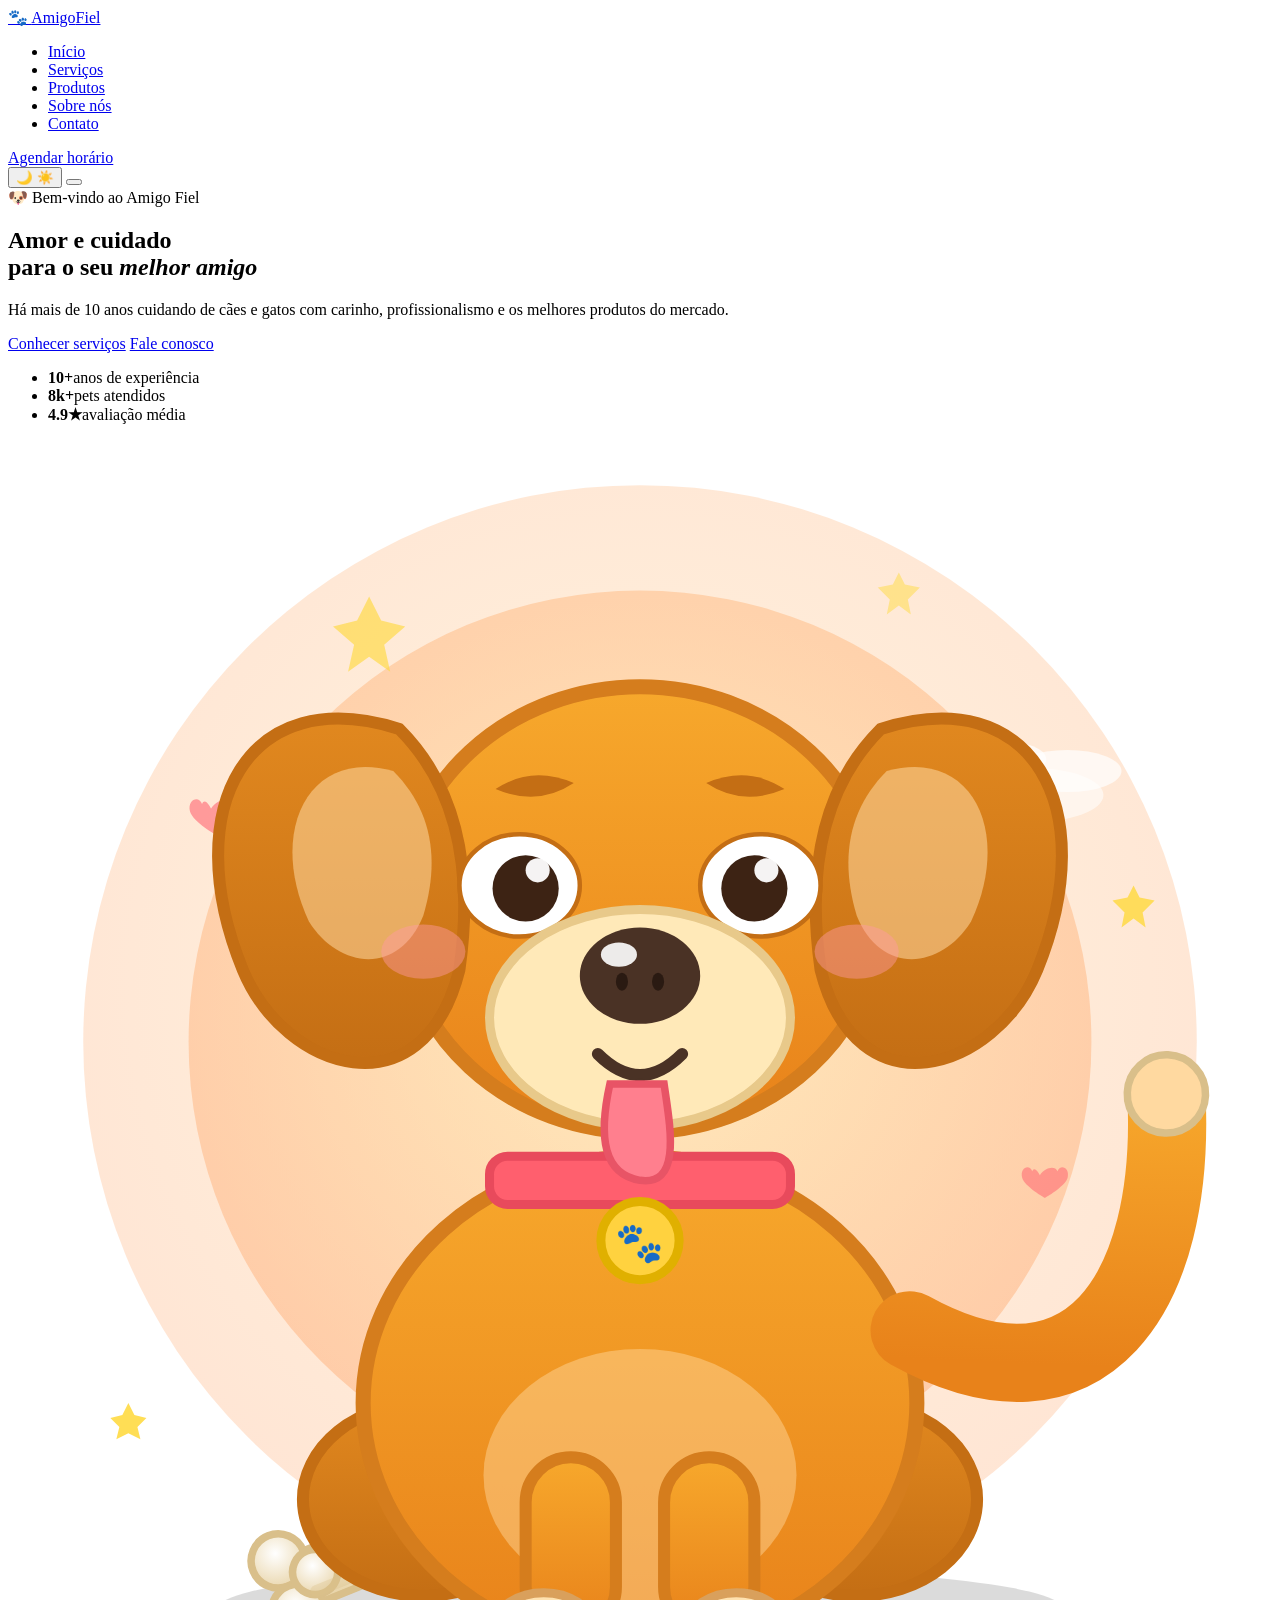
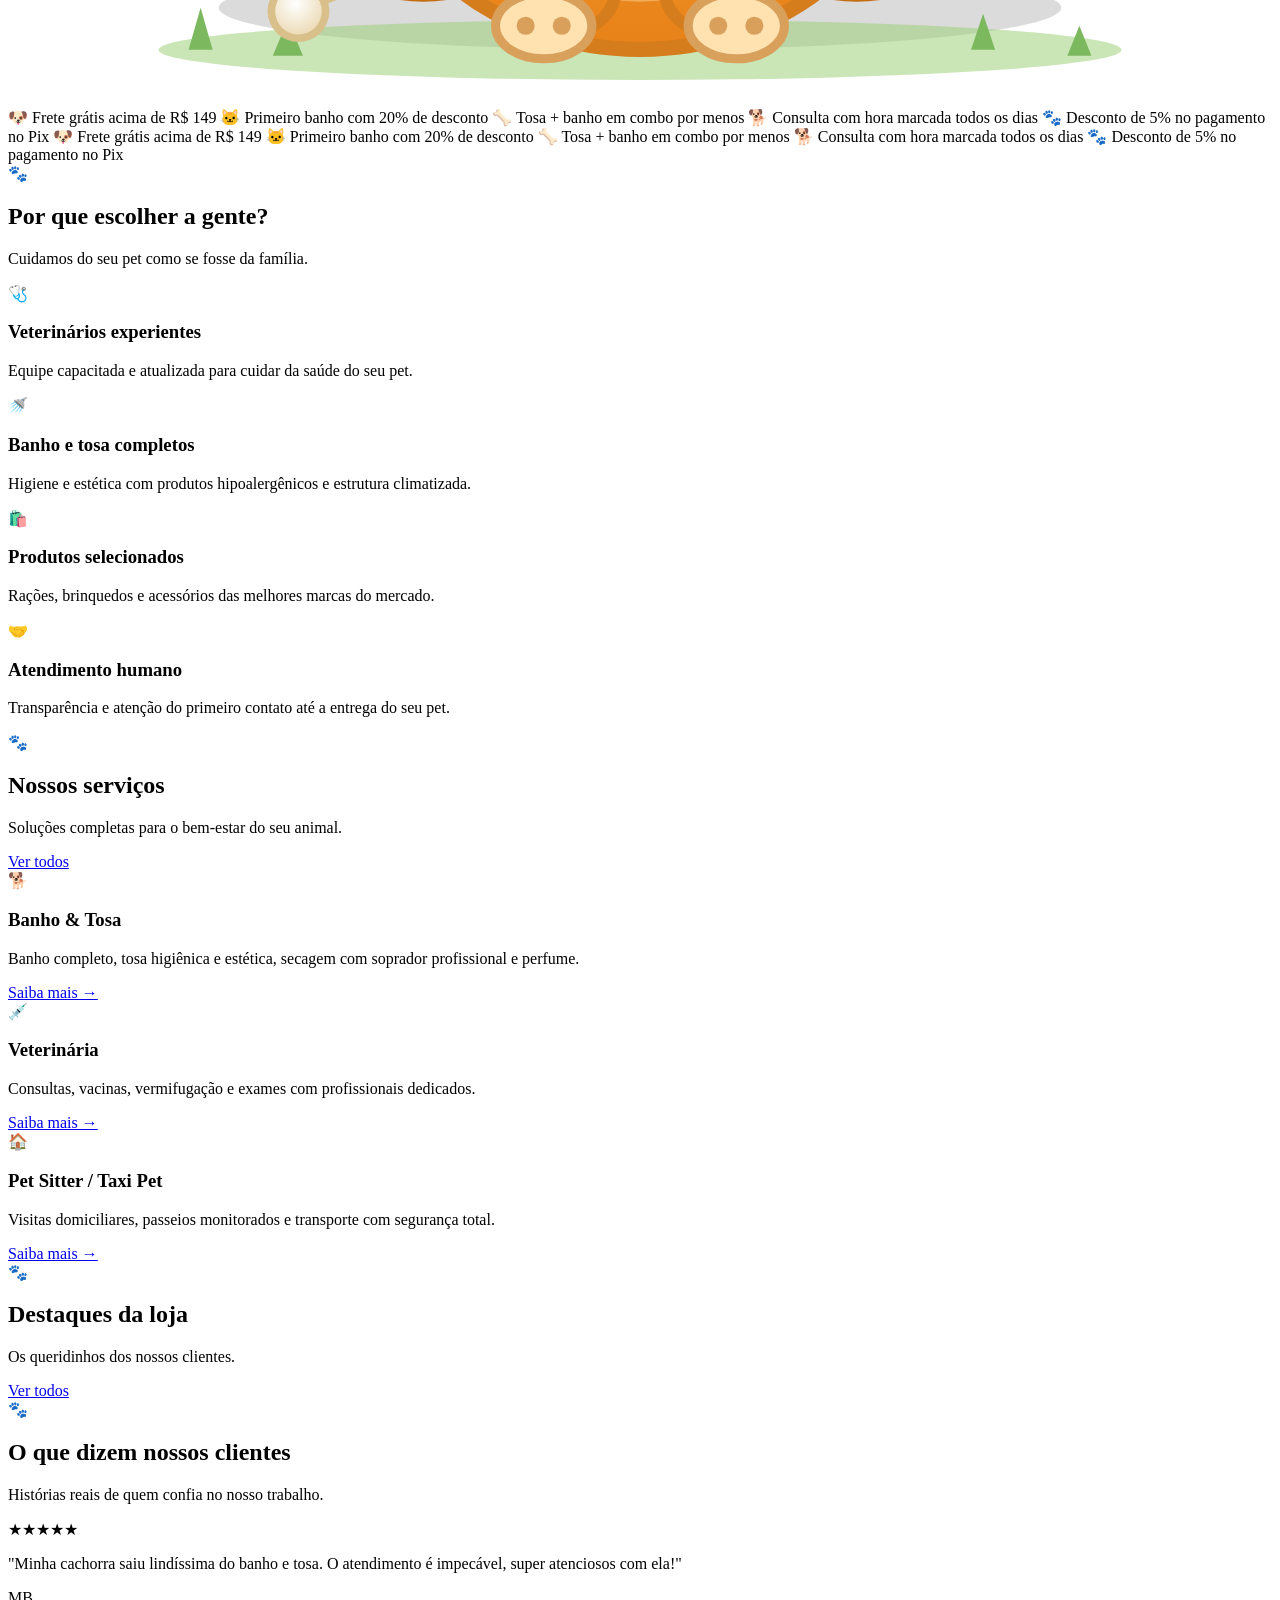
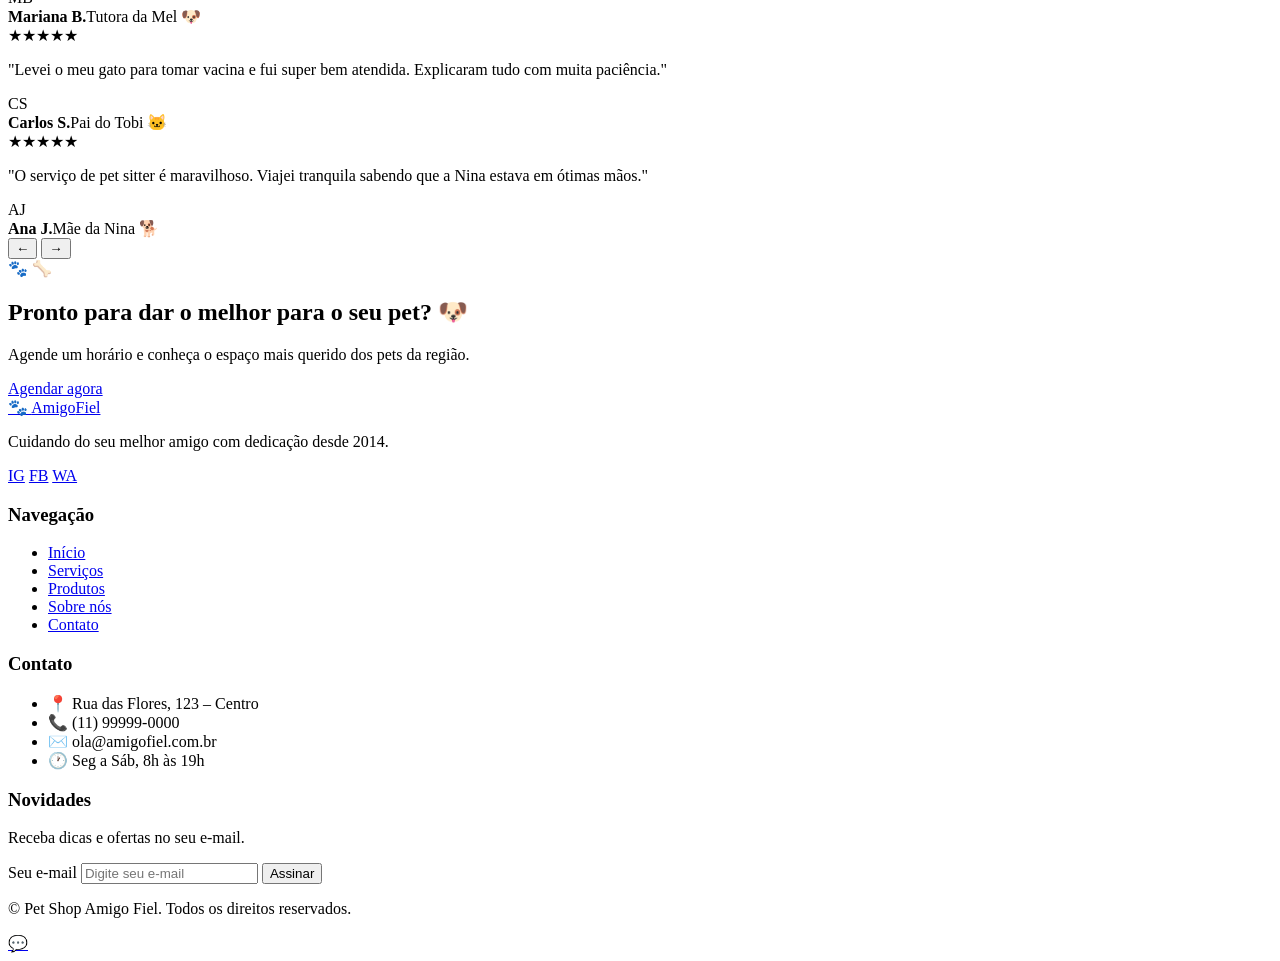
==== index.html @ 4113bfeb "Adiciona index.html" ====
﻿<!DOCTYPE html>
<html lang="pt-BR">
<head>
  <meta charset="UTF-8">
  <meta name="viewport" content="width=device-width, initial-scale=1.0">
  <meta name="description" content="Pet Shop Amigo Fiel - Tudo para o seu pet: banho e tosa, veterinário, produtos e muito mais.">
  <title>Pet Shop Amigo Fiel | Cuidado completo para seu pet</title>
  <link rel="icon" href="data:image/svg+xml,<svg xmlns='http://www.w3.org/2000/svg' viewBox='0 0 100 100'><text y='.9em' font-size='90'>🐾</text></svg>">
  <link rel="preconnect" href="https://fonts.googleapis.com">
  <link rel="preconnect" href="https://fonts.gstatic.com" crossorigin>
  <link href="https://fonts.googleapis.com/css2?family=Inter:wght@400;500;600;700;800&family=Poppins:wght@600;700;800&display=swap" rel="stylesheet">
  <link rel="stylesheet" href="css/style.css">
  <script>
    (function () {
      try {
        var t = localStorage.getItem('af-theme') || 'dark';
        document.documentElement.setAttribute('data-theme', t);
      } catch (e) {
        document.documentElement.setAttribute('data-theme', 'dark');
      }
    })();
  </script>
</head>
<body>
  <header class="header" id="header">
    <div class="container header__inner">
      <a href="index.html" class="logo" aria-label="Pet Shop Amigo Fiel - Página inicial">
        <span class="logo__icon" aria-hidden="true">🐾</span>
        <span class="logo__text">Amigo<span>Fiel</span></span>
      </a>
      <nav class="nav" id="nav" aria-label="Navegação principal">
        <ul class="nav__list">
          <li><a href="index.html" class="nav__link is-active" aria-current="page">Início</a></li>
          <li><a href="servicos.html" class="nav__link">Serviços</a></li>
          <li><a href="produtos.html" class="nav__link">Produtos</a></li>
          <li><a href="sobre.html" class="nav__link">Sobre nós</a></li>
          <li><a href="contato.html" class="nav__link">Contato</a></li>
        </ul>
        <a href="contato.html#agendamento" class="btn btn--primary nav__cta">Agendar horário</a>
      </nav>
      <button class="theme-toggle" id="themeToggle" type="button" aria-label="Alternar tema claro e escuro">
        <span class="theme-toggle__icon theme-toggle__icon--moon" aria-hidden="true">🌙</span>
        <span class="theme-toggle__icon theme-toggle__icon--sun" aria-hidden="true">☀️</span>
      </button>
      <button class="nav__toggle" id="navToggle" aria-label="Abrir menu" aria-expanded="false" aria-controls="nav">
        <span></span><span></span><span></span>
      </button>
    </div>
  </header>

  <main>
    <section class="hero">
      <div class="container hero__inner">
        <div class="hero__content">
          <span class="badge">🐶 Bem-vindo ao Amigo Fiel</span>
          <h1 class="hero__title">Amor e cuidado <br>para o seu <em>melhor amigo</em></h1>
          <p class="hero__subtitle">Há mais de 10 anos cuidando de cães e gatos com carinho, profissionalismo e os melhores produtos do mercado.</p>
          <div class="hero__actions">
            <a href="servicos.html" class="btn btn--primary">Conhecer serviços</a>
            <a href="contato.html" class="btn btn--ghost">Fale conosco</a>
          </div>
          <ul class="hero__stats">
            <li data-reveal><strong><span class="stat-counter" data-target="10">10</span>+</strong><span>anos de experiência</span></li>
            <li data-reveal><strong><span class="stat-counter" data-target="8" data-suffix="k">8</span>k+</strong><span>pets atendidos</span></li>
            <li data-reveal><strong><span class="stat-counter" data-target="4.9" data-decimals="1">4.9</span>★</strong><span>avaliação média</span></li>
          </ul>
        </div>
        <div class="hero__image" role="img" aria-label="Cachorro caramelo sentado e feliz, com um osso atrás dele">
          <svg viewBox="0 0 420 420" xmlns="http://www.w3.org/2000/svg" class="hero__svg">
            <defs>
              <radialGradient id="cachorrinhoSol" cx="0.5" cy="0.45" r="0.55">
                <stop offset="0%" stop-color="#ffd36b"/>
                <stop offset="100%" stop-color="#ff8a3d"/>
              </radialGradient>
              <linearGradient id="peloCao" x1="0" y1="0" x2="0" y2="1">
                <stop offset="0%" stop-color="#f7a82c"/>
                <stop offset="100%" stop-color="#e8821a"/>
              </linearGradient>
              <linearGradient id="peloEscuro" x1="0" y1="0" x2="0" y2="1">
                <stop offset="0%" stop-color="#e1881f"/>
                <stop offset="100%" stop-color="#c46e14"/>
              </linearGradient>
              <radialGradient id="ossoGrad" cx="0.5" cy="0.35" r="0.7">
                <stop offset="0%" stop-color="#ffffff"/>
                <stop offset="100%" stop-color="#e8d4a8"/>
              </radialGradient>
            </defs>

            <!-- Sol de fundo -->
            <circle cx="210" cy="200" r="185" fill="url(#cachorrinhoSol)" opacity="0.22"/>
            <circle cx="210" cy="200" r="150" fill="url(#cachorrinhoSol)" opacity="0.30"/>

            <!-- Estrelinhas piscando -->
            <g fill="#ffd93b">
              <path d="M120 52 L124 60 L132 62 L125 68 L127 77 L120 72 L113 77 L115 68 L108 62 L116 60 Z">
                <animate attributeName="opacity" values="0.5;1;0.5" dur="2.2s" repeatCount="indefinite"/>
              </path>
              <path d="M296 44 L298 48 L303 49 L299 53 L300 58 L296 55 L292 58 L293 53 L289 49 L294 48 Z">
                <animate attributeName="opacity" values="1;0.45;1" dur="2.8s" begin="0.6s" repeatCount="indefinite"/>
              </path>
              <path d="M374 148 L376 152 L381 153 L377 157 L378 162 L374 159 L370 162 L371 157 L367 153 L372 152 Z">
                <animate attributeName="opacity" values="0.5;1;0.5" dur="2.5s" begin="1.2s" repeatCount="indefinite"/>
              </path>
              <path d="M40 320 L42 324 L46 325 L43 328 L44 332 L40 330 L36 332 L37 328 L34 325 L38 324 Z">
                <animate attributeName="opacity" values="0.4;0.9;0.4" dur="3s" begin="0.3s" repeatCount="indefinite"/>
              </path>
            </g>

            <!-- Nuvem -->
            <g>
              <ellipse cx="340" cy="118" rx="24" ry="9" fill="#fff" opacity="0.85">
                <animate attributeName="opacity" values="0.85;0.55;0.85" dur="3.6s" repeatCount="indefinite"/>
              </ellipse>
              <ellipse cx="352" cy="110" rx="18" ry="7" fill="#fff" opacity="0.7"/>
              <ellipse cx="330" cy="106" rx="15" ry="6" fill="#fff" opacity="0.75"/>
            </g>

            <!-- Corações flutuando -->
            <g fill="#ff5f6e">
              <g transform="translate(70 130)">
                <animateTransform attributeName="transform" type="translate" values="70 130; 66 118; 70 130" dur="2.8s" repeatCount="indefinite"/>
                <path d="M0 0 C 4 -6 12 -8 14 -3 C 16 -9 24 -6 22 2 C 20 9 4 18 4 18 C 4 18 -12 9 -14 2 C -16 -6 -8 -9 -6 -3 C -4 -8 0 0 0 0 Z" transform="scale(0.5)">
                  <animate attributeName="opacity" values="0;0.9;0" dur="2.8s" repeatCount="indefinite"/>
                </path>
              </g>
              <g transform="translate(344 250)">
                <animateTransform attributeName="transform" type="translate" values="344 250; 342 240; 344 250" dur="3.2s" begin="1s" repeatCount="indefinite"/>
                <path d="M0 0 C 4 -6 12 -8 14 -3 C 16 -9 24 -6 22 2 C 20 9 4 18 4 18 C 4 18 -12 9 -14 2 C -16 -6 -8 -9 -6 -3 C -4 -8 0 0 0 0 Z" transform="scale(0.42)">
                  <animate attributeName="opacity" values="0;0.9;0" dur="3.2s" begin="1s" repeatCount="indefinite"/>
                </path>
              </g>
            </g>

            <!-- Sombra no chão -->
            <ellipse cx="210" cy="388" rx="140" ry="14" fill="#000" opacity="0.14"/>
            <!-- Grama -->
            <ellipse cx="210" cy="402" rx="160" ry="10" fill="#9fd07a" opacity="0.55"/>
            <g fill="#7cb95e">
              <path d="M60 402 L64 388 L68 402 Z"/>
              <path d="M88 404 L93 392 L98 404 Z"/>
              <path d="M320 402 L324 390 L328 402 Z"/>
              <path d="M352 404 L356 394 L360 404 Z"/>
            </g>

            <!-- Osso ATRÁS do cachorro (semi-escondido à esquerda) -->
            <g transform="rotate(-22 150 356)">
              <g>
                <animateTransform attributeName="transform" type="translate" values="0 0; 0 -5; 0 0" dur="2.2s" repeatCount="indefinite"/>
                <!-- corpo do osso -->
                <rect x="92" y="350" width="78" height="18" rx="6" fill="url(#ossoGrad)" stroke="#d9bf8a" stroke-width="2.5"/>
                <!-- nós do osso (clássicos: 3 bolinhas em cada ponta) -->
                <circle cx="88" cy="350" r="9" fill="url(#ossoGrad)" stroke="#d9bf8a" stroke-width="2.5"/>
                <circle cx="88" cy="368" r="9" fill="url(#ossoGrad)" stroke="#d9bf8a" stroke-width="2.5"/>
                <circle cx="98" cy="358" r="7.5" fill="url(#ossoGrad)" stroke="#d9bf8a" stroke-width="2.5"/>
                <circle cx="174" cy="350" r="9" fill="url(#ossoGrad)" stroke="#d9bf8a" stroke-width="2.5"/>
                <circle cx="174" cy="368" r="9" fill="url(#ossoGrad)" stroke="#d9bf8a" stroke-width="2.5"/>
                <circle cx="164" cy="358" r="7.5" fill="url(#ossoGrad)" stroke="#d9bf8a" stroke-width="2.5"/>
                <!-- sombra interna do osso -->
                <rect x="94" y="362" width="74" height="4" rx="2" fill="#d9bf8a" opacity="0.35"/>
              </g>
            </g>

            <!-- Patas traseiras (atrás) -->
            <ellipse cx="138" cy="352" rx="40" ry="32" fill="url(#peloEscuro)" stroke="#c46e14" stroke-width="4"/>
            <ellipse cx="282" cy="352" rx="40" ry="32" fill="url(#peloEscuro)" stroke="#c46e14" stroke-width="4"/>

            <!-- Corpo -->
            <g>
              <ellipse cx="210" cy="320" rx="92" ry="80" fill="url(#peloCao)" stroke="#d57d1d" stroke-width="5">
                <animate attributeName="ry" values="80;82;80" dur="3.6s" repeatCount="indefinite"/>
              </ellipse>
              <!-- barriga mais clara -->
              <ellipse cx="210" cy="344" rx="52" ry="42" fill="#ffd9a0" opacity="0.45"/>
            </g>

            <!-- Patas dianteiras -->
            <rect x="172" y="338" width="30" height="58" rx="15" fill="url(#peloCao)" stroke="#d57d1d" stroke-width="4"/>
            <rect x="218" y="338" width="30" height="58" rx="15" fill="url(#peloCao)" stroke="#d57d1d" stroke-width="4"/>
            <!-- dedinhos das patas -->
            <ellipse cx="178" cy="394" rx="16" ry="11" fill="#ffe2b0" stroke="#d9a05c" stroke-width="3"/>
            <ellipse cx="242" cy="394" rx="16" ry="11" fill="#ffe2b0" stroke="#d9a05c" stroke-width="3"/>
            <circle cx="172" cy="394" r="3" fill="#d9a05c"/>
            <circle cx="184" cy="394" r="3" fill="#d9a05c"/>
            <circle cx="236" cy="394" r="3" fill="#d9a05c"/>
            <circle cx="248" cy="394" r="3" fill="#d9a05c"/>

            <!-- Coleira -->
            <rect x="160" y="238" width="100" height="16" rx="6" fill="#ff5f6e" stroke="#e84a5c" stroke-width="3"/>
            <!-- medalha -->
            <circle cx="210" cy="266" r="13" fill="#ffd23f" stroke="#e0b000" stroke-width="3"/>
            <text x="210" y="271" text-anchor="middle" font-size="13" font-family="Poppins, sans-serif" font-weight="800" fill="#a07400">🐾</text>

            <!-- Cabeça -->
            <ellipse cx="210" cy="156" rx="80" ry="74" fill="url(#peloCao)" stroke="#d57d1d" stroke-width="5"/>

            <!-- Orelhas caídas -->
            <path d="M 130 96 C 80 80 56 122 78 176 C 92 210 138 224 150 176 C 156 134 144 110 130 96 Z" fill="url(#peloEscuro)" stroke="#c46e14" stroke-width="4"/>
            <path d="M 290 96 C 340 80 364 122 342 176 C 328 210 282 224 270 176 C 264 134 276 110 290 96 Z" fill="url(#peloEscuro)" stroke="#c46e14" stroke-width="4"/>
            <!-- interior das orelhas -->
            <path d="M 128 110 C 100 102 86 130 100 160 C 110 176 130 178 138 158 C 144 138 140 122 128 110 Z" fill="#ffd9a0" opacity="0.55"/>
            <path d="M 292 110 C 320 102 334 130 320 160 C 310 176 290 178 282 158 C 276 138 280 122 292 110 Z" fill="#ffd9a0" opacity="0.55"/>

            <!-- Sobrancelhas -->
            <path d="M 162 116 Q 174 108 188 114 Q 176 122 162 116 Z" fill="#c46e14"/>
            <path d="M 232 114 Q 246 108 258 116 Q 244 122 232 114 Z" fill="#c46e14"/>

            <!-- Olhos: branco + pupila + highlight + linha de pálpebra que aparece no piscar -->
            <!-- olho esquerdo -->
            <ellipse cx="170" cy="148" rx="20" ry="17" fill="#fff" stroke="#c46e14" stroke-width="1.5">
              <animate attributeName="ry" values="17;17;17;1.5;17;17" keyTimes="0;0.6;0.92;0.95;0.97;1" dur="5s" repeatCount="indefinite"/>
            </ellipse>
            <circle cx="172" cy="149" r="11" fill="#3d2314">
              <animate attributeName="r" values="11;11;11;1.5;11;11" keyTimes="0;0.6;0.92;0.95;0.97;1" dur="5s" repeatCount="indefinite"/>
            </circle>
            <circle cx="176" cy="143" r="4" fill="#fff" opacity="0.95">
              <animate attributeName="r" values="4;4;4;0;4;4" keyTimes="0;0.6;0.92;0.95;0.97;1" dur="5s" repeatCount="indefinite"/>
            </circle>
            <!-- linha da pálpebra (curva escura) aparece só Pisca -->
            <path d="M 150 148 Q 170 142 190 148" stroke="#3d2314" stroke-width="3" fill="none" stroke-linecap="round" opacity="0">
              <animate attributeName="opacity" values="0;0;0;1;0;0" keyTimes="0;0.6;0.92;0.95;0.97;1" dur="5s" repeatCount="indefinite"/>
            </path>

            <!-- olho direito -->
            <ellipse cx="250" cy="148" rx="20" ry="17" fill="#fff" stroke="#c46e14" stroke-width="1.5">
              <animate attributeName="ry" values="17;17;17;1.5;17;17" keyTimes="0;0.6;0.92;0.95;0.97;1" dur="5s" repeatCount="indefinite"/>
            </ellipse>
            <circle cx="248" cy="149" r="11" fill="#3d2314">
              <animate attributeName="r" values="11;11;11;1.5;11;11" keyTimes="0;0.6;0.92;0.95;0.97;1" dur="5s" repeatCount="indefinite"/>
            </circle>
            <circle cx="252" cy="143" r="4" fill="#fff" opacity="0.95">
              <animate attributeName="r" values="4;4;4;0;4;4" keyTimes="0;0.6;0.92;0.95;0.97;1" dur="5s" repeatCount="indefinite"/>
            </circle>
            <path d="M 230 148 Q 250 142 270 148" stroke="#3d2314" stroke-width="3" fill="none" stroke-linecap="round" opacity="0">
              <animate attributeName="opacity" values="0;0;0;1;0;0" keyTimes="0;0.6;0.92;0.95;0.97;1" dur="5s" repeatCount="indefinite"/>
            </path>

            <!-- Focinho -->
            <ellipse cx="210" cy="192" rx="50" ry="36" fill="#ffe9b8" stroke="#e8c98a" stroke-width="3"/>
            <!-- nariz -->
            <ellipse cx="210" cy="178" rx="20" ry="16" fill="#4a3225"/>
            <ellipse cx="203" cy="171" rx="6" ry="4" fill="#fff" opacity="0.9"/>
            <!-- narinas -->
            <ellipse cx="204" cy="180" rx="2" ry="3" fill="#2a1a12"/>
            <ellipse cx="216" cy="180" rx="2" ry="3" fill="#2a1a12"/>
            <!-- boca -->
            <path d="M 196 204 Q 210 218 224 204" stroke="#4a3225" stroke-width="4" fill="none" stroke-linecap="round"/>
            <path d="M 210 214 V 222" stroke="#4a3225" stroke-width="4" stroke-linecap="round"/>
            <!-- língua -->
            <path d="M 200 214 C 196 232 198 244 210 246 C 224 248 220 228 218 214 Z" fill="#ff7f8e" stroke="#e85466" stroke-width="2.5"/>

            <!-- Bochechas coradas -->
            <ellipse cx="138" cy="170" rx="14" ry="9" fill="#ff9aa2" opacity="0.45"/>
            <ellipse cx="282" cy="170" rx="14" ry="9" fill="#ff9aa2" opacity="0.45"/>

            <!-- Rabo abanando (atrás, à direita) -->
            <g transform="rotate(0 312 300)">
              <path d="M 300 296 C 360 326 388 280 382 214" stroke="url(#peloCao)" stroke-width="26" fill="none" stroke-linecap="round">
                <animateTransform attributeName="transform" type="rotate" values="-10 304 286; 14 304 286; -10 304 286" dur="1.1s" repeatCount="indefinite"/>
              </path>
              <!-- ponta do rabo mais clara -->
              <circle cx="382" cy="214" r="13" fill="#ffd9a0" stroke="#d9bf8a" stroke-width="2.5">
                <animateTransform attributeName="transform" type="rotate" values="-10 304 286; 14 304 286; -10 304 286" dur="1.1s" repeatCount="indefinite"/>
              </circle>
            </g>
          </svg>
        </div>
      </div>
    </section>

    <div class="marquee" aria-hidden="true">
      <div class="marquee__track">
        <span>🐶 Frete grátis acima de R$ 149</span>
        <span>🐱 Primeiro banho com 20% de desconto</span>
        <span>🦴 Tosa + banho em combo por menos</span>
        <span>🐕 Consulta com hora marcada todos os dias</span>
        <span>🐾 Desconto de 5% no pagamento no Pix</span>
        <span>🐶 Frete grátis acima de R$ 149</span>
        <span>🐱 Primeiro banho com 20% de desconto</span>
        <span>🦴 Tosa + banho em combo por menos</span>
        <span>🐕 Consulta com hora marcada todos os dias</span>
        <span>🐾 Desconto de 5% no pagamento no Pix</span>
      </div>
    </div>

    <section class="section features" id="diferenciais">
      <span class="deco-paw deco-paw--tl" aria-hidden="true">🐾</span>
      <div class="container">
        <h2 class="section__title">Por que escolher a gente?</h2>
        <p class="section__subtitle">Cuidamos do seu pet como se fosse da família.</p>
        <div class="grid grid--4">
          <article class="card card--feature" data-reveal>
            <span class="card__icon" aria-hidden="true">🩺</span>
            <h3>Veterinários experientes</h3>
            <p>Equipe capacitada e atualizada para cuidar da saúde do seu pet.</p>
          </article>
          <article class="card card--feature" data-reveal>
            <span class="card__icon" aria-hidden="true">🚿</span>
            <h3>Banho e tosa completos</h3>
            <p>Higiene e estética com produtos hipoalergênicos e estrutura climatizada.</p>
          </article>
          <article class="card card--feature" data-reveal>
            <span class="card__icon" aria-hidden="true">🛍️</span>
            <h3>Produtos selecionados</h3>
            <p>Rações, brinquedos e acessórios das melhores marcas do mercado.</p>
          </article>
          <article class="card card--feature" data-reveal>
            <span class="card__icon" aria-hidden="true">🤝</span>
            <h3>Atendimento humano</h3>
            <p>Transparência e atenção do primeiro contato até a entrega do seu pet.</p>
          </article>
        </div>
      </div>
    </section>

    <section class="section section--tinted services" id="servicos">
      <span class="deco-paw deco-paw--bl" aria-hidden="true">🐾</span>
      <div class="container">
        <div class="section__head">
          <div>
            <h2 class="section__title">Nossos serviços</h2>
            <p class="section__subtitle">Soluções completas para o bem-estar do seu animal.</p>
          </div>
          <a href="servicos.html" class="btn btn--ghost">Ver todos</a>
        </div>
        <div class="grid grid--3">
          <article class="card" data-reveal>
            <span class="card__icon card__icon--lg" aria-hidden="true">🐕</span>
            <h3>Banho & Tosa</h3>
            <p>Banho completo, tosa higiênica e estética, secagem com soprador profissional e perfume.</p>
            <a href="servicos.html#banho-tosa" class="card__link">Saiba mais →</a>
          </article>
          <article class="card" data-reveal>
            <span class="card__icon card__icon--lg" aria-hidden="true">💉</span>
            <h3>Veterinária</h3>
            <p>Consultas, vacinas, vermifugação e exames com profissionais dedicados.</p>
            <a href="servicos.html#veterinaria" class="card__link">Saiba mais →</a>
          </article>
          <article class="card" data-reveal>
            <span class="card__icon card__icon--lg" aria-hidden="true">🏠</span>
            <h3>Pet Sitter / Taxi Pet</h3>
            <p>Visitas domiciliares, passeios monitorados e transporte com segurança total.</p>
            <a href="servicos.html#taxi-pet" class="card__link">Saiba mais →</a>
          </article>
        </div>
      </div>
    </section>

    <section class="section products" id="produtos">
      <span class="deco-paw deco-paw--tr" aria-hidden="true">🐾</span>
      <div class="container">
        <div class="section__head">
          <div>
            <h2 class="section__title">Destaques da loja</h2>
            <p class="section__subtitle">Os queridinhos dos nossos clientes.</p>
          </div>
          <a href="produtos.html" class="btn btn--ghost">Ver todos</a>
        </div>
        <div class="grid grid--3" id="productGrid">
          <!-- produtos inseridos via JS -->
        </div>
      </div>
    </section>

    <section class="section section--tinted testimonials" id="depoimentos">
      <span class="deco-paw deco-paw--br" aria-hidden="true">🐾</span>
      <div class="container">
        <h2 class="section__title">O que dizem nossos clientes</h2>
        <p class="section__subtitle">Histórias reais de quem confia no nosso trabalho.</p>
        <div class="testimonials__slider" id="slider">
          <article class="card card--testimonial" data-reveal>
            <div class="testimonial__stars" aria-label="5 estrelas">★★★★★</div>
            <p>"Minha cachorra saiu lindíssima do banho e tosa. O atendimento é impecável, super atenciosos com ela!"</p>
            <footer>
              <span class="testimonial__avatar" aria-hidden="true">MB</span>
              <div><strong>Mariana B.</strong><span>Tutora da Mel 🐶</span></div>
            </footer>
          </article>
          <article class="card card--testimonial" data-reveal>
            <div class="testimonial__stars" aria-label="5 estrelas">★★★★★</div>
            <p>"Levei o meu gato para tomar vacina e fui super bem atendida. Explicaram tudo com muita paciência."</p>
            <footer class="testimonial__footer">
              <span class="testimonial__avatar" aria-hidden="true">CS</span>
              <div><strong>Carlos S.</strong><span>Pai do Tobi 🐱</span></div>
            </footer>
          </article>
          <article class="card card--testimonial" data-reveal>
            <div class="testimonial__stars" aria-label="5 estrelas">★★★★★</div>
            <p>"O serviço de pet sitter é maravilhoso. Viajei tranquila sabendo que a Nina estava em ótimas mãos."</p>
            <footer class="testimonial__footer">
              <span class="testimonial__avatar" aria-hidden="true">AJ</span>
              <div><strong>Ana J.</strong><span>Mãe da Nina 🐕</span></div>
            </footer>
          </article>
        </div>
        <div class="slider__controls">
          <button class="slider__btn" id="prevSlide" aria-label="Depoimento anterior">←</button>
          <button class="slider__btn" id="nextSlide" aria-label="Próximo depoimento">→</button>
        </div>
      </div>
    </section>

    <section class="section cta">
      <span class="deco-heart deco-heart--l" aria-hidden="true">🐾</span>
      <span class="deco-heart deco-heart--r" aria-hidden="true">🦴</span>
      <div class="container cta__inner">
        <h2>Pronto para dar o melhor para o seu pet? 🐶</h2>
        <p>Agende um horário e conheça o espaço mais querido dos pets da região.</p>
        <a href="contato.html#agendamento" class="btn btn--light">Agendar agora</a>
      </div>
    </section>
  </main>

  <footer class="footer">
    <div class="container footer__grid">
      <div class="footer__brand">
        <a href="index.html" class="logo logo--footer">
          <span class="logo__icon" aria-hidden="true">🐾</span>
          <span class="logo__text">Amigo<span>Fiel</span></span>
        </a>
        <p>Cuidando do seu melhor amigo com dedicação desde 2014.</p>
        <div class="footer__social">
          <a href="#" aria-label="Instagram">IG</a>
          <a href="#" aria-label="Facebook">FB</a>
          <a href="#" aria-label="WhatsApp">WA</a>
        </div>
      </div>
      <nav class="footer__nav" aria-label="Links do rodapé">
        <h3>Navegação</h3>
        <ul>
          <li><a href="index.html">Início</a></li>
          <li><a href="servicos.html">Serviços</a></li>
          <li><a href="produtos.html">Produtos</a></li>
          <li><a href="sobre.html">Sobre nós</a></li>
          <li><a href="contato.html">Contato</a></li>
        </ul>
      </nav>
      <div class="footer__contact">
        <h3>Contato</h3>
        <ul>
          <li>📍 Rua das Flores, 123 – Centro</li>
          <li>📞 (11) 99999-0000</li>
          <li>✉️ ola@amigofiel.com.br</li>
          <li>🕐 Seg a Sáb, 8h às 19h</li>
        </ul>
      </div>
      <div class="footer__news">
        <h3>Novidades</h3>
        <p>Receba dicas e ofertas no seu e-mail.</p>
        <form class="newsletter" id="newsletterForm" novalidate>
          <label class="sr-only" for="newsEmail">Seu e-mail</label>
          <input type="email" id="newsEmail" name="email" placeholder="Digite seu e-mail" required>
          <button type="submit" class="btn btn--primary">Assinar</button>
        </form>
        <p class="form__msg" id="newsMsg" role="status"></p>
      </div>
    </div>
    <div class="container footer__bottom">
      <p>© <span id="year"></span> Pet Shop Amigo Fiel. Todos os direitos reservados.</p>
    </div>
  </footer>

  <a class="whatsapp-float" href="https://wa.me/5511999990000?text=Ol%C3%A1!%20Quero%20agendar%20um%20atendimento%20no%20Amigo%20Fiel" target="_blank" rel="noopener" aria-label="Chamar no WhatsApp">
    <span aria-hidden="true">💬</span>
  </a>

  <script src="js/main.js"></script>
</body>
</html>
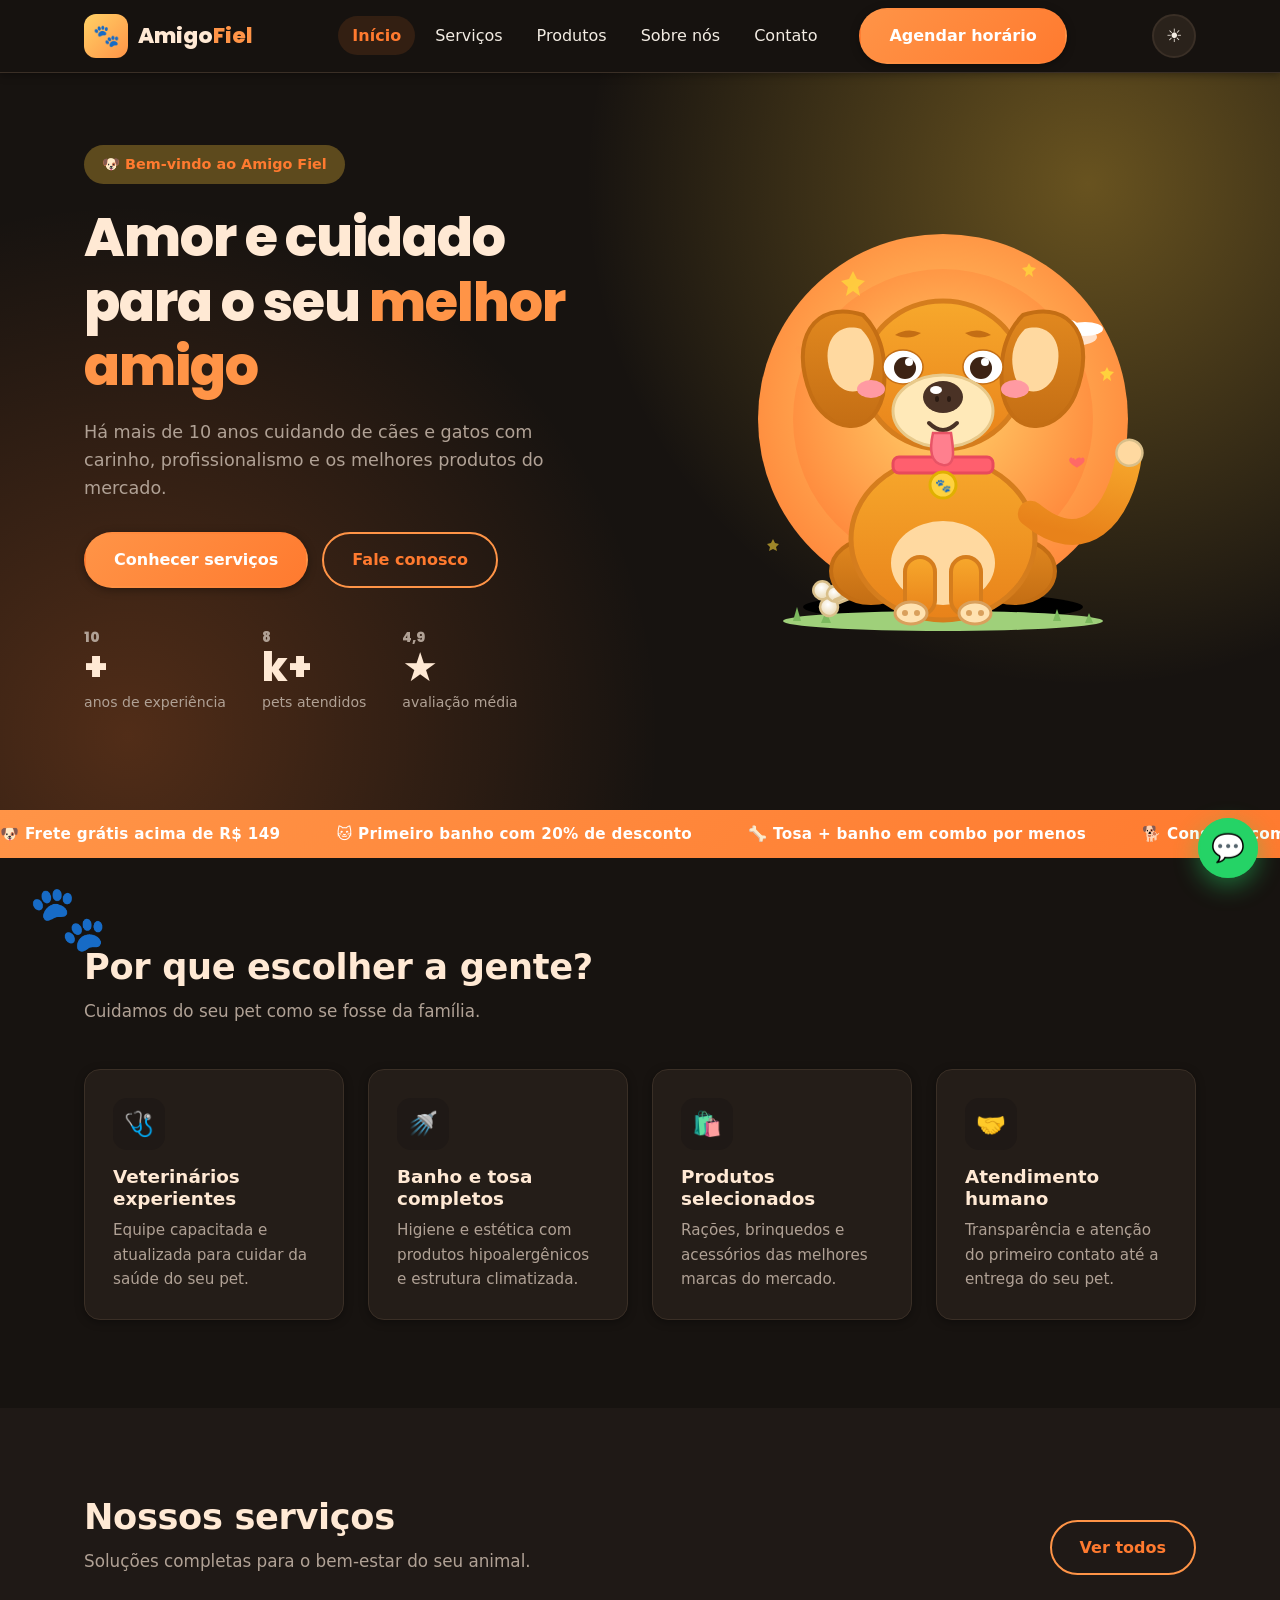
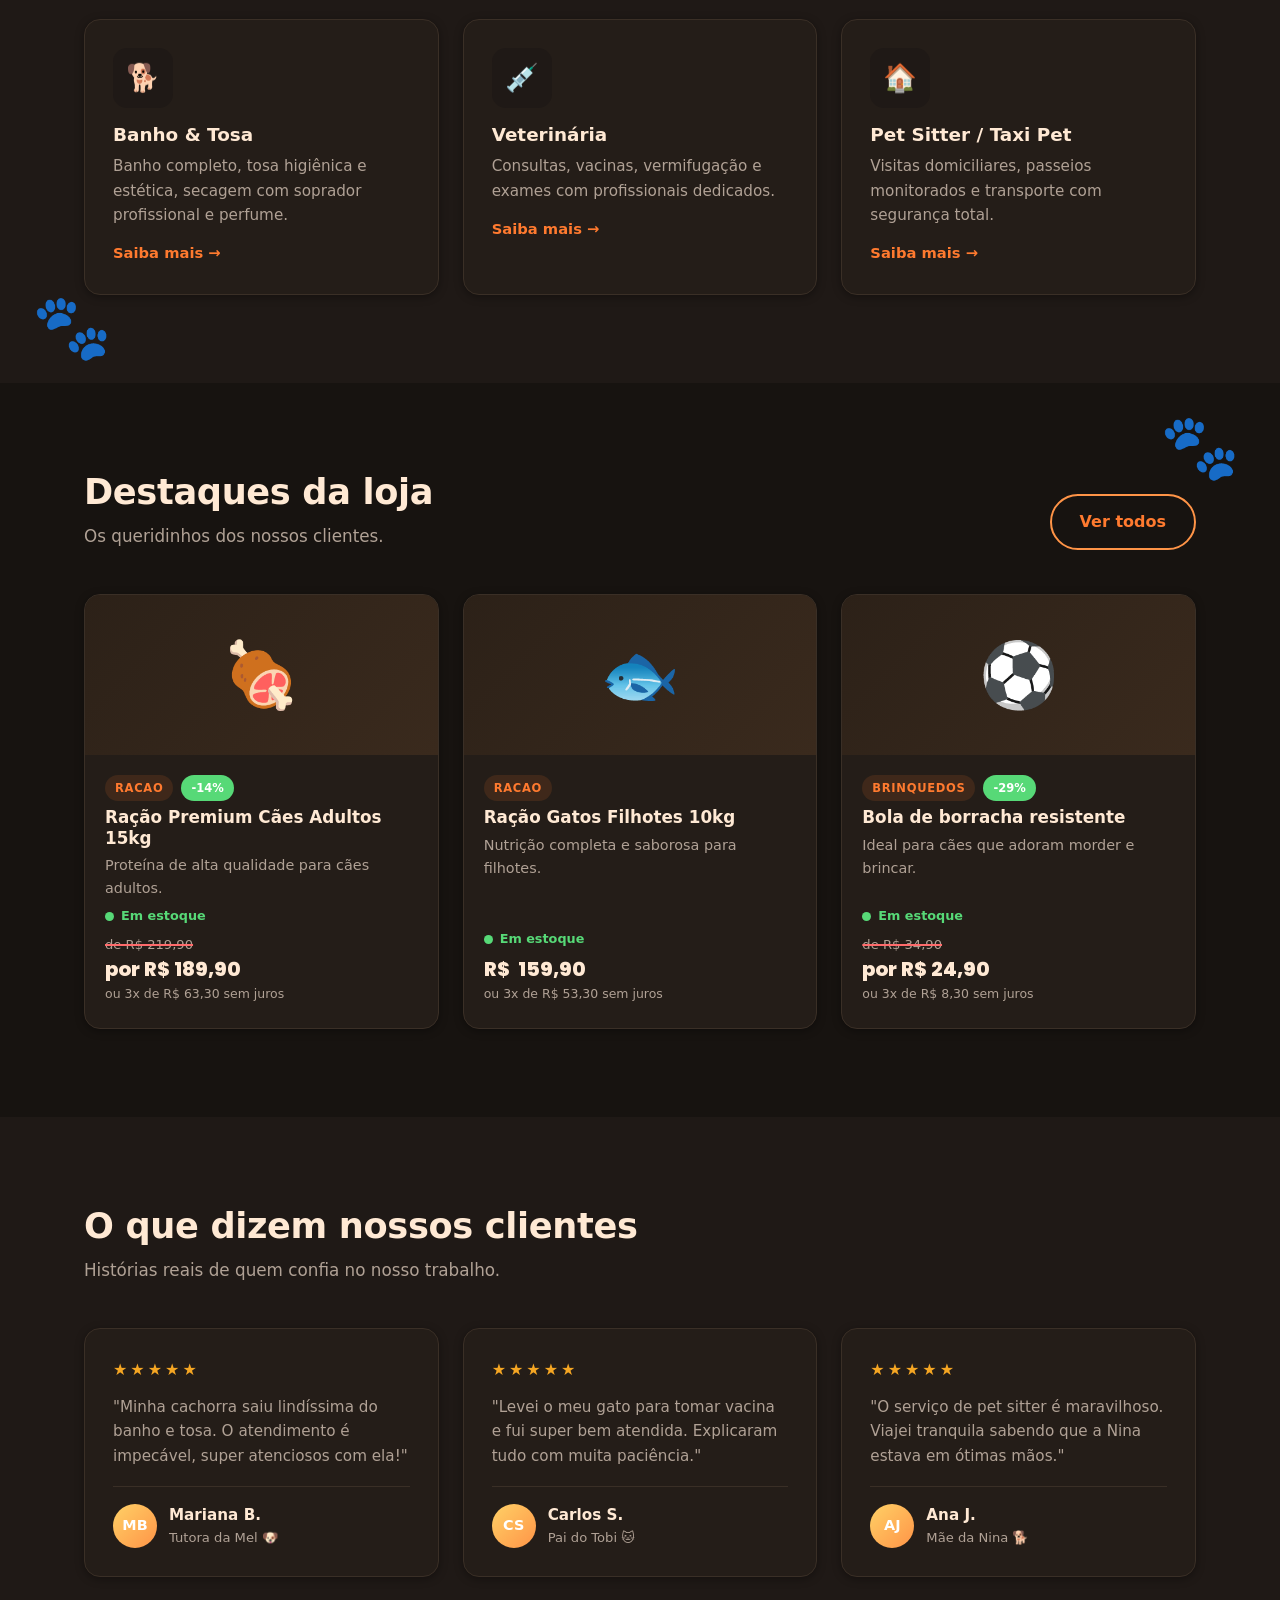
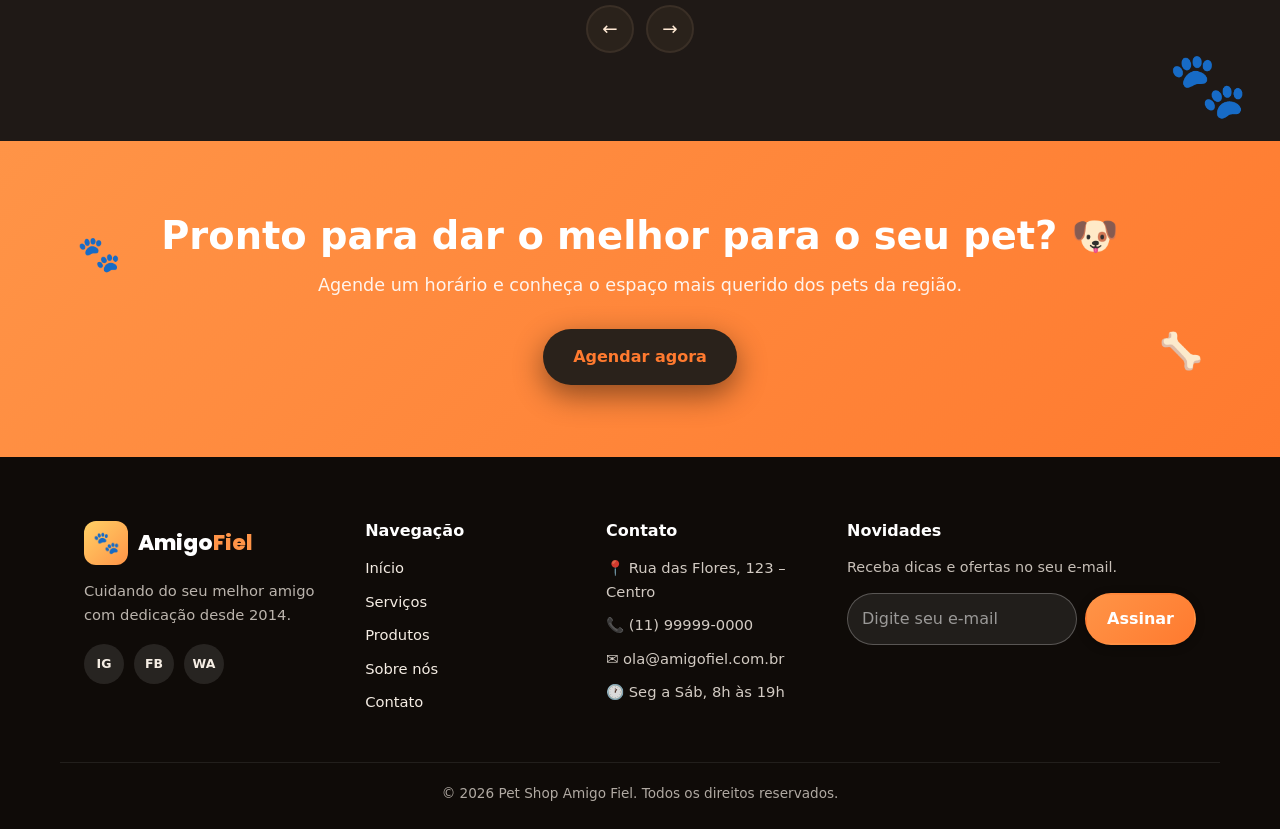
==== commit 03fcbcf7: "Add scroll reveal animations and hover effects" ====
--- a/index.html
+++ b/index.html
@@ -20,6 +20,56 @@
       }
     })();
   </script>
+
+<style id="ev-anim">
+  /* ===== Evans Animation Boost ===== */
+  .ev-reveal {
+    opacity: 0;
+    transform: translateY(28px);
+    transition: opacity .7s cubic-bezier(.22,.61,.36,1), transform .7s cubic-bezier(.22,.61,.36,1);
+  }
+  .ev-reveal.ev-visible {
+    opacity: 1;
+    transform: translateY(0);
+  }
+  @keyframes ev-hero-fade {
+    from { opacity: 0; transform: translateY(24px); }
+    to { opacity: 1; transform: translateY(0); }
+  }
+  header, .hero, [class*="hero"], [class*="banner"], section:first-of-type {
+    animation: ev-hero-fade .9s cubic-bezier(.22,.61,.36,1) both;
+  }
+  img {
+    transition: transform .45s cubic-bezier(.22,.61,.36,1), box-shadow .45s ease;
+  }
+  [class*="card"]:hover img, .gallery img:hover, figure img:hover, img:hover {
+    transform: scale(1.03);
+  }
+  [class*="card"], .gallery figure, figure {
+    transition: transform .35s cubic-bezier(.22,.61,.36,1), box-shadow .35s ease, border-color .35s ease;
+  }
+  [class*="card"]:hover, .gallery figure:hover, figure:hover {
+    transform: translateY(-6px);
+    box-shadow: 0 18px 40px rgba(0,0,0,.15);
+  }
+  a[href*="wa.me"], a[href*="whatsapp"], .btn, button, [role="button"] {
+    transition: transform .3s cubic-bezier(.22,.61,.36,1), box-shadow .3s ease, background .3s ease;
+  }
+  a[href*="wa.me"]:hover, a[href*="whatsapp"]:hover, .btn:hover, button:hover {
+    transform: translateY(-2px);
+  }
+  section h1, section h2, section h3, section p, section li, section div, section span, section img, section ul {
+    opacity: 0;
+    animation: ev-hero-fade .8s cubic-bezier(.22,.61,.36,1) forwards;
+  }
+  section .ev-reveal, section .ev-reveal * { animation: none; opacity: 1; }
+  @media (prefers-reduced-motion: reduce) {
+    .ev-reveal { opacity: 1; transform: none; transition: none; }
+    * { animation: none !important; transition: none !important; }
+  }
+</style>
+
+
 </head>
 <body>
   <header class="header" id="header">
@@ -464,5 +514,30 @@
   </a>
 
   <script src="js/main.js"></script>
+
+<script id="ev-anim-js">
+(function () {
+  var prefersReduced = window.matchMedia && window.matchMedia('(prefers-reduced-motion: reduce)').matches;
+  if (prefersReduced) return;
+  // Reveal on scroll for sections/headings (only when they exist already)
+  var targets = document.querySelectorAll('section > div, section > h2, section > h3, article, .gallery figure, .grid > *');
+  var uniq = [];
+  targets.forEach(function (el) { if (uniq.indexOf(el) === -1) uniq.push(el); });
+  uniq.forEach(function (el) {
+    if (el.classList.contains('ev-reveal')) return;
+    el.classList.add('ev-reveal');
+  });
+  var io = new IntersectionObserver(function (entries) {
+    entries.forEach(function (entry) {
+      if (entry.isIntersecting) {
+        entry.target.classList.add('ev-visible');
+        io.unobserve(entry.target);
+      }
+    });
+  }, { threshold: 0.08, rootMargin: '0px 0px -30px 0px' });
+  uniq.forEach(function (el) { io.observe(el); });
+})();
+</script>
+
 </body>
 </html>
--- a/css/style.css
+++ b/css/style.css
@@ -0,0 +1,1573 @@
+/* ============================================================
+   Pet Shop Amigo Fiel - Folha de estilos
+   ============================================================ */
+
+/* ---------- Variáveis ---------- */
+:root {
+  --color-primary: #ff7a2f;
+  --color-primary-dark: #e8601a;
+  --color-secondary: #ffc93c;
+  --color-accent: #3d2314;
+  --color-bg: #fffaf3;
+  --color-tint: #fff1e0;
+  --color-card: #ffffff;
+  --color-text: #2e2117;
+  --color-muted: #7a6a5c;
+  --color-border: #f0e0cc;
+  --color-success: #2e9e4f;
+  --color-error: #d32f2f;
+  --color-ok: #8fe3a8;
+  --shadow-sm: 0 2px 8px rgba(61, 35, 20, 0.06);
+  --shadow-md: 0 10px 30px rgba(61, 35, 20, 0.12);
+  --shadow-lg: 0 20px 50px rgba(61, 35, 20, 0.18);
+  --radius-sm: 8px;
+  --radius-md: 16px;
+  --radius-lg: 24px;
+  --font-body: 'Inter', system-ui, -apple-system, Arial, sans-serif;
+  --font-display: 'Poppins', var(--font-body);
+  --container: 1160px;
+  --header-bg: rgba(255, 250, 243, 0.92);
+  --chip-bg: #ffffff;
+  --slider-bg: #ffffff;
+  --media-a: #fff7ea;
+  --media-b: #ffe9d2;
+  --color-footer: #3d2314;
+  --map-line: rgba(255, 255, 255, 0.5);
+}
+
+/* ---------- Tema escuro ---------- */
+:root[data-theme="dark"] {
+  --color-primary: #ff9447;
+  --color-primary-dark: #ff7a2f;
+  --color-secondary: #ffd166;
+  --color-accent: #ffe9d4;
+  --color-bg: #171310;
+  --color-tint: #1f1916;
+  --color-card: #241d18;
+  --color-text: #f3ece3;
+  --color-muted: #b0a195;
+  --color-border: #3a2f26;
+  --color-success: #57d977;
+  --color-error: #ff6b6b;
+  --color-ok: #9ae6b8;
+  --shadow-sm: 0 2px 8px rgba(0, 0, 0, 0.35);
+  --shadow-md: 0 10px 30px rgba(0, 0, 0, 0.45);
+  --shadow-lg: 0 20px 50px rgba(0, 0, 0, 0.55);
+  --header-bg: rgba(23, 19, 16, 0.9);
+  --chip-bg: #2a221b;
+  --slider-bg: #2a221b;
+  --media-a: #2c2118;
+  --media-b: #3a2a1d;
+  --color-footer: #0f0b08;
+  --map-line: rgba(255, 255, 255, 0.08);
+}
+
+/* ---------- Reset ---------- */
+*,
+*::before,
+*::after {
+  box-sizing: border-box;
+  margin: 0;
+  padding: 0;
+}
+
+html {
+  scroll-behavior: smooth;
+}
+
+body {
+  font-family: var(--font-body);
+  color: var(--color-text);
+  background-color: var(--color-bg);
+  line-height: 1.6;
+  -webkit-font-smoothing: antialiased;
+  transition: background-color 0.35s ease, color 0.35s ease;
+}
+
+img {
+  max-width: 100%;
+  display: block;
+}
+
+a {
+  color: inherit;
+  text-decoration: none;
+}
+
+ul {
+  list-style: none;
+}
+
+button,
+input,
+select,
+textarea {
+  font: inherit;
+  color: inherit;
+}
+
+button {
+  cursor: pointer;
+  background: none;
+  border: none;
+}
+
+h1, h2, h3 {
+  font-family: var(--font-display);
+  font-weight: 700;
+  line-height: 1.2;
+  color: var(--color-accent);
+}
+
+.container {
+  width: 100%;
+  max-width: var(--container);
+  margin: 0 auto;
+  padding: 0 24px;
+}
+
+.sr-only {
+  position: absolute;
+  width: 1px;
+  height: 1px;
+  padding: 0;
+  margin: -1px;
+  overflow: hidden;
+  clip: rect(0 0 0 0);
+  white-space: nowrap;
+  border: 0;
+}
+
+/* ---------- Botões ---------- */
+.btn {
+  display: inline-flex;
+  align-items: center;
+  justify-content: center;
+  gap: 8px;
+  padding: 13px 28px;
+  border-radius: 999px;
+  font-weight: 600;
+  font-size: 1rem;
+  transition: transform 0.2s ease, box-shadow 0.2s ease, background-color 0.2s ease;
+  border: 2px solid transparent;
+}
+
+.btn:hover {
+  transform: translateY(-2px);
+}
+
+.btn:active {
+  transform: translateY(0);
+}
+
+.btn:focus-visible {
+  outline: 3px solid var(--color-secondary);
+  outline-offset: 2px;
+}
+
+.btn--primary {
+  background: linear-gradient(135deg, var(--color-primary), var(--color-primary-dark));
+  color: #fff;
+  box-shadow: var(--shadow-sm);
+}
+
+.btn--primary:hover {
+  box-shadow: var(--shadow-md);
+}
+
+.btn--ghost {
+  background: transparent;
+  color: var(--color-primary-dark);
+  border-color: var(--color-primary);
+}
+
+.btn--ghost:hover {
+  background: rgba(255, 122, 47, 0.08);
+}
+
+.btn--light {
+  background: var(--chip-bg);
+  color: var(--color-primary-dark);
+  box-shadow: var(--shadow-md);
+}
+
+.btn--light:hover {
+  background: var(--color-secondary);
+}
+
+.btn--block {
+  width: 100%;
+}
+
+/* ---------- Animações de reveal ---------- */
+[data-reveal] {
+  opacity: 0;
+  transform: translateY(26px);
+  transition: opacity 0.7s ease, transform 0.7s ease;
+}
+
+[data-reveal].is-visible {
+  opacity: 1;
+  transform: translateY(0);
+}
+
+@media (prefers-reduced-motion: reduce) {
+  [data-reveal] {
+    opacity: 1;
+    transform: none;
+    transition: none;
+  }
+}
+
+.stat-counter {
+  font-variant-numeric: tabular-nums;
+}
+
+/* ---------- Marquee de promoções ---------- */
+.marquee {
+  overflow: hidden;
+  background: linear-gradient(135deg, var(--color-primary), var(--color-primary-dark));
+  padding: 12px 0;
+  position: relative;
+  z-index: 2;
+}
+
+.marquee__track {
+  display: flex;
+  gap: 56px;
+  white-space: nowrap;
+  width: max-content;
+  animation: marquee-scroll 26s linear infinite;
+}
+
+.marquee:hover .marquee__track {
+  animation-play-state: paused;
+}
+
+.marquee__track span {
+  color: #fff;
+  font-weight: 600;
+  font-size: 0.95rem;
+  letter-spacing: 0.02em;
+}
+
+@keyframes marquee-scroll {
+  from { transform: translateX(0); }
+  to { transform: translateX(-50%); }
+}
+
+@media (prefers-reduced-motion: reduce) {
+  .marquee__track {
+    animation: none;
+    flex-wrap: wrap;
+    justify-content: center;
+  }
+}
+
+/* ---------- Botão flutuante WhatsApp ---------- */
+.whatsapp-float {
+  position: fixed;
+  right: 22px;
+  bottom: 22px;
+  z-index: 60;
+  width: 60px;
+  height: 60px;
+  border-radius: 50%;
+  display: grid;
+  place-items: center;
+  background: #25d366;
+  color: #fff;
+  font-size: 1.7rem;
+  box-shadow: 0 8px 24px rgba(37, 211, 102, 0.45);
+  transition: transform 0.25s ease, box-shadow 0.25s ease;
+}
+
+.whatsapp-float:hover {
+  transform: translateY(-4px) scale(1.06);
+  box-shadow: 0 12px 30px rgba(37, 211, 102, 0.55);
+}
+
+.whatsapp-float::before {
+  content: "";
+  position: absolute;
+  inset: 0;
+  border-radius: 50%;
+  border: 2px solid rgba(37, 211, 102, 0.55);
+  animation: whatsapp-ring 2s ease-out infinite;
+}
+
+@keyframes whatsapp-ring {
+  0% { transform: scale(1); opacity: 1; }
+  100% { transform: scale(1.55); opacity: 0; }
+}
+
+@media (prefers-reduced-motion: reduce) {
+  .whatsapp-float::before {
+    animation: none;
+  }
+}
+
+/* ---------- Header / Navegação ---------- */
+.header {
+  position: sticky;
+  top: 0;
+  z-index: 50;
+  background: var(--header-bg);
+  backdrop-filter: blur(10px);
+  border-bottom: 1px solid var(--color-border, #f0e0d4);
+  box-shadow: var(--shadow-sm);
+}
+
+.theme-toggle {
+  display: inline-flex;
+  align-items: center;
+  justify-content: center;
+  width: 44px;
+  height: 44px;
+  border-radius: 50%;
+  border: 2px solid var(--color-border, #f0e0d4);
+  background: var(--chip-bg);
+  font-size: 1.15rem;
+  transition: transform 0.25s ease, border-color 0.25s ease;
+}
+
+.theme-toggle:hover {
+  transform: rotate(18deg) scale(1.05);
+  border-color: var(--color-primary);
+}
+
+.theme-toggle:focus-visible {
+  outline: 3px solid var(--color-secondary);
+  outline-offset: 2px;
+}
+
+.theme-toggle .theme-toggle__icon--sun {
+  display: none;
+}
+
+:root[data-theme="dark"] .theme-toggle .theme-toggle__icon--sun {
+  display: inline;
+}
+
+:root[data-theme="dark"] .theme-toggle .theme-toggle__icon--moon {
+  display: none;
+}
+
+.header__inner {
+  display: flex;
+  align-items: center;
+  justify-content: space-between;
+  min-height: 72px;
+  gap: 24px;
+}
+
+.logo {
+  display: inline-flex;
+  align-items: center;
+  gap: 10px;
+  font-family: var(--font-display);
+  font-weight: 800;
+  font-size: 1.35rem;
+  color: var(--color-accent);
+}
+
+.logo__icon {
+  display: grid;
+  place-items: center;
+  width: 44px;
+  height: 44px;
+  border-radius: 12px;
+  background: linear-gradient(135deg, var(--color-secondary), var(--color-primary));
+  font-size: 1.35rem;
+}
+
+.logo span span {
+  color: var(--color-primary);
+}
+
+.nav {
+  display: flex;
+  align-items: center;
+  gap: 28px;
+}
+
+.nav__list {
+  display: flex;
+  align-items: center;
+  gap: 6px;
+}
+
+.nav__link {
+  padding: 10px 14px;
+  border-radius: 999px;
+  font-weight: 500;
+  color: var(--color-text);
+  transition: color 0.2s ease, background-color 0.2s ease;
+}
+
+.nav__link:hover {
+  color: var(--color-primary-dark);
+  background: rgba(255, 122, 47, 0.08);
+}
+
+.nav__link.is-active {
+  color: var(--color-primary-dark);
+  font-weight: 600;
+  background: rgba(255, 122, 47, 0.12);
+}
+
+.nav__toggle {
+  display: none;
+  flex-direction: column;
+  justify-content: center;
+  gap: 5px;
+  width: 44px;
+  height: 44px;
+  padding: 10px;
+  border-radius: 10px;
+  background: var(--color-tint, #fff1e0);
+}
+
+.nav__toggle span {
+  display: block;
+  height: 2.5px;
+  width: 100%;
+  border-radius: 2px;
+  background: var(--color-accent);
+  transition: transform 0.3s ease, opacity 0.3s ease;
+}
+
+.nav__toggle[aria-expanded="true"] span:nth-child(1) {
+  transform: translateY(7.5px) rotate(45deg);
+}
+
+.nav__toggle[aria-expanded="true"] span:nth-child(2) {
+  opacity: 0;
+}
+
+.nav__toggle[aria-expanded="true"] span:nth-child(3) {
+  transform: translateY(-7.5px) rotate(-45deg);
+}
+
+/* ---------- Hero ---------- */
+.hero {
+  padding: 72px 0 96px;
+  background:
+    radial-gradient(circle at 85% 15%, rgba(255, 201, 60, 0.35), transparent 40%),
+    radial-gradient(circle at 10% 90%, rgba(255, 122, 47, 0.25), transparent 40%),
+    var(--color-bg);
+  overflow: hidden;
+}
+
+.hero__inner {
+  display: grid;
+  grid-template-columns: 1.05fr 0.95fr;
+  align-items: center;
+  gap: 48px;
+}
+
+.badge {
+  display: inline-flex;
+  align-items: center;
+  gap: 8px;
+  padding: 8px 18px;
+  border-radius: 999px;
+  background: rgba(255, 201, 60, 0.3);
+  color: var(--color-primary-dark);
+  font-weight: 600;
+  font-size: 0.9rem;
+  margin-bottom: 22px;
+}
+
+.hero__title {
+  font-size: clamp(2.1rem, 4.2vw, 3.4rem);
+  font-weight: 800;
+  letter-spacing: -0.02em;
+  margin-bottom: 18px;
+}
+
+.hero__title em {
+  font-style: normal;
+  color: var(--color-primary);
+  position: relative;
+}
+
+.hero__title em::after {
+  content: "";
+  position: absolute;
+  left: 0;
+  right: 0;
+  bottom: 4px;
+  height: 10px;
+  background: rgba(255, 201, 60, 0.45);
+  z-index: -1;
+  border-radius: 4px;
+}
+
+.hero__subtitle {
+  font-size: 1.1rem;
+  color: var(--color-muted, #7a6a5c);
+  max-width: 30rem;
+  margin-bottom: 30px;
+}
+
+.hero__actions {
+  display: flex;
+  flex-wrap: wrap;
+  gap: 14px;
+  margin-bottom: 40px;
+}
+
+.hero__stats {
+  display: flex;
+  flex-wrap: wrap;
+  gap: 36px;
+}
+
+.hero__stats li {
+  display: flex;
+  flex-direction: column;
+}
+
+.hero__stats strong {
+  display: block;
+  font-family: var(--font-display);
+  font-size: 2.5rem;
+  font-weight: 800;
+  color: var(--color-accent);
+  line-height: 1.1;
+}
+
+.hero__stats span {
+  display: block;
+  font-size: 0.88rem;
+  color: var(--color-muted);
+  margin-top: 2px;
+}
+
+.hero__image {
+  display: flex;
+  justify-content: center;
+}
+
+.hero__svg {
+  width: min(100%, 420px);
+  height: auto;
+  animation: float 5s ease-in-out infinite;
+}
+
+@keyframes float {
+  0%, 100% { transform: translateY(0); }
+  50% { transform: translateY(-14px); }
+}
+
+/* ---------- Seções ---------- */
+.section {
+  padding: 88px 0;
+  position: relative;
+  overflow: hidden;
+}
+
+.deco-paw {
+  position: absolute;
+  font-size: 4rem;
+  opacity: 0.06;
+  line-height: 1;
+  z-index: 0;
+  pointer-events: none;
+  user-select: none;
+}
+
+.deco-paw--tl { top: 28px; left: 28px; transform: rotate(-20deg); }
+.deco-paw--tr { top: 32px; right: 40px; transform: rotate(15deg); }
+.deco-paw--br { bottom: 24px; right: 32px; transform: rotate(18deg); }
+.deco-paw--bl { bottom: 24px; left: 32px; transform: rotate(-15deg); }
+
+.section > .container {
+  position: relative;
+  z-index: 1;
+}
+
+.deco-heart {
+  position: absolute;
+  font-size: 2.2rem;
+  line-height: 1;
+  opacity: 0.1;
+  pointer-events: none;
+  user-select: none;
+}
+
+.deco-heart--l { top: 30%; left: 6%; transform: rotate(-18deg); }
+.deco-heart--r { bottom: 28%; right: 6%; transform: rotate(14deg); }
+
+.section--tinted {
+  background: var(--color-tint, #fff1e0);
+}
+
+.section__title {
+  font-size: clamp(1.5rem, 2.8vw, 2.2rem);
+  letter-spacing: -0.01em;
+  margin-bottom: 10px;
+}
+
+.section__subtitle {
+  color: var(--color-muted);
+  font-size: 1.05rem;
+  margin-bottom: 44px;
+}
+
+.section__head {
+  display: flex;
+  align-items: flex-end;
+  justify-content: space-between;
+  gap: 20px;
+  margin-bottom: 44px;
+}
+
+.section__head .section__subtitle {
+  margin-bottom: 0;
+}
+
+/* ---------- Grid & Cards ---------- */
+.grid {
+  display: grid;
+  gap: 24px;
+}
+
+.grid--3 {
+  grid-template-columns: repeat(3, 1fr);
+}
+
+.grid--4 {
+  grid-template-columns: repeat(4, 1fr);
+}
+
+.card {
+  background: var(--color-card);
+  border: 1px solid var(--color-border, #fae0d4);
+  border-radius: var(--radius-md);
+  padding: 28px;
+  box-shadow: var(--shadow-sm);
+  transition: transform 0.25s ease, box-shadow 0.25s ease;
+}
+
+.card:hover {
+  transform: translateY(-6px);
+  box-shadow: var(--shadow-lg);
+}
+
+.card__icon {
+  display: inline-grid;
+  place-items: center;
+  width: 52px;
+  height: 52px;
+  border-radius: 14px;
+  background: var(--color-tint, #fff1e0);
+  font-size: 1.5rem;
+  margin-bottom: 16px;
+  transition: transform 0.3s ease;
+}
+
+.card:hover .card__icon {
+  animation: icon-pop 0.55s ease;
+}
+
+@keyframes icon-pop {
+  0% { transform: scale(1); }
+  35% { transform: scale(1.18) rotate(-6deg); }
+  70% { transform: scale(0.95) rotate(3deg); }
+  100% { transform: scale(1) rotate(0); }
+}
+
+.product-card:hover .product-card__media {
+  animation: media-wiggle 0.5s ease;
+}
+
+@keyframes media-wiggle {
+  0% { transform: rotate(0) scale(1); }
+  30% { transform: rotate(-5deg) scale(1.08); }
+  60% { transform: rotate(5deg) scale(1.08); }
+  100% { transform: rotate(0) scale(1); }
+}
+
+.card__icon--lg {
+  width: 60px;
+  height: 60px;
+  font-size: 1.7rem;
+}
+
+.card h3 {
+  font-size: 1.15rem;
+  margin-bottom: 8px;
+}
+
+.card p {
+  color: var(--color-muted);
+  font-size: 0.95rem;
+}
+
+.card__link {
+  display: inline-block;
+  margin-top: 14px;
+  font-weight: 600;
+  font-size: 0.92rem;
+  color: var(--color-primary-dark);
+}
+
+.card__link:hover {
+  text-decoration: underline;
+}
+
+/* ---------- Produtos ---------- */
+.product-card {
+  display: flex;
+  flex-direction: column;
+  background: var(--color-card);
+  border: 1px solid var(--color-border, #fae3d4);
+  border-radius: var(--radius-md);
+  overflow: hidden;
+  box-shadow: var(--shadow-sm);
+  transition: transform 0.25s ease, box-shadow 0.25s ease;
+}
+
+.product-card:hover {
+  transform: translateY(-6px);
+  box-shadow: var(--shadow-lg);
+}
+
+.product-card__media {
+  height: 160px;
+  display: grid;
+  place-items: center;
+  font-size: 4rem;
+  background: linear-gradient(135deg, var(--media-a), var(--media-b));
+}
+
+.product-card__body {
+  padding: 20px 20px 24px;
+  flex: 1;
+  display: flex;
+  flex-direction: column;
+  gap: 6px;
+}
+
+.product-card__tags {
+  display: flex;
+  align-items: center;
+  gap: 8px;
+  flex-wrap: wrap;
+}
+
+.product-card__tag {
+  align-self: flex-start;
+  font-size: 0.72rem;
+  font-weight: 700;
+  text-transform: uppercase;
+  letter-spacing: 0.06em;
+  color: var(--color-primary-dark);
+  background: rgba(255, 122, 47, 0.12);
+  border-radius: 999px;
+  padding: 4px 10px;
+}
+
+.product-card__badge {
+  align-self: flex-start;
+  font-size: 0.72rem;
+  font-weight: 800;
+  color: #fff;
+  background: var(--color-success);
+  border-radius: 999px;
+  padding: 4px 10px;
+}
+
+.product-card__stock {
+  display: inline-flex;
+  align-items: center;
+  gap: 7px;
+  font-size: 0.8rem;
+  font-weight: 600;
+  color: var(--color-success);
+}
+
+.product-card__stock i {
+  width: 9px;
+  height: 9px;
+  border-radius: 50%;
+  background: var(--color-success);
+  box-shadow: 0 0 0 0 rgba(46, 158, 79, 0.45);
+  animation: pulse-dot 1.8s ease-out infinite;
+}
+
+@keyframes pulse-dot {
+  0% { box-shadow: 0 0 0 0 rgba(46, 158, 79, 0.5); }
+  70% { box-shadow: 0 0 0 8px rgba(46, 158, 79, 0); }
+  100% { box-shadow: 0 0 0 0 rgba(46, 158, 79, 0); }
+}
+
+.product-card h3 {
+  font-size: 1.05rem;
+}
+
+.product-card p {
+  color: var(--color-muted);
+  font-size: 0.9rem;
+  flex: 1;
+}
+
+.product-card__price {
+  display: flex;
+  flex-direction: column;
+  gap: 2px;
+  margin-top: 2px;
+}
+
+.product-card__old {
+  font-size: 0.82rem;
+  color: var(--color-muted, #7a6a5c);
+  text-decoration: line-through;
+  text-decoration-color: var(--color-error);
+  text-decoration-thickness: 2px;
+}
+
+.product-card__current {
+  font-family: var(--font-display);
+  font-weight: 800;
+  font-size: 1.25rem;
+  color: var(--color-accent);
+  line-height: 1.25;
+}
+
+.product-card__installment {
+  font-size: 0.78rem;
+  color: var(--color-muted);
+}
+
+.shop__toolbar {
+  display: flex;
+  flex-wrap: wrap;
+  align-items: center;
+  justify-content: space-between;
+  gap: 16px;
+  margin-bottom: 32px;
+}
+
+.shop__filters {
+  display: flex;
+  flex-wrap: wrap;
+  gap: 10px;
+}
+
+.chip {
+  padding: 9px 20px;
+  border-radius: 999px;
+  border: 2px solid var(--color-border, #fae3d4);
+  background: var(--chip-bg);
+  font-weight: 600;
+  font-size: 0.92rem;
+  transition: all 0.2s ease;
+}
+
+.chip:hover {
+  border-color: var(--color-primary);
+  color: var(--color-primary-dark);
+}
+
+.chip.is-active {
+  background: linear-gradient(135deg, var(--color-primary), var(--color-primary-dark));
+  border-color: transparent;
+  color: #fff;
+}
+
+.shop__count {
+  font-size: 0.9rem;
+  color: var(--color-muted);
+}
+
+/* ---------- Depoimentos ---------- */
+.testimonials__slider {
+  display: grid;
+  grid-template-columns: repeat(3, 1fr);
+  gap: 24px;
+  margin-bottom: 28px;
+  transition: transform 0.4s ease;
+}
+
+.card--testimonial footer {
+  display: flex;
+  align-items: center;
+  gap: 12px;
+  margin-top: 18px;
+  padding-top: 16px;
+  border-top: 1px solid var(--color-border, #fae3d4);
+}
+
+.card--testimonial footer div {
+  display: flex;
+  flex-direction: column;
+  font-size: 0.82rem;
+  color: var(--color-muted);
+}
+
+.card--testimonial footer strong {
+  font-size: 0.95rem;
+  color: var(--color-accent);
+}
+
+.testimonial__stars {
+  color: #f5a623;
+  letter-spacing: 3px;
+  margin-bottom: 12px;
+}
+
+.testimonial__avatar {
+  display: grid;
+  place-items: center;
+  width: 44px;
+  height: 44px;
+  border-radius: 50%;
+  background: linear-gradient(135deg, var(--color-secondary), var(--color-primary));
+  color: #fff;
+  font-weight: 700;
+  font-size: 0.9rem;
+  flex-shrink: 0;
+}
+
+.slider__controls {
+  display: flex;
+  justify-content: center;
+  gap: 12px;
+}
+
+.slider__btn {
+  width: 48px;
+  height: 48px;
+  border-radius: 50%;
+  border: 2px solid var(--color-border, #f0e0d4);
+  background: var(--slider-bg);
+  font-size: 1.15rem;
+  color: var(--color-accent);
+  transition: all 0.2s ease;
+}
+
+.slider__btn:hover {
+  background: linear-gradient(135deg, var(--color-primary), var(--color-primary-dark));
+  border-color: transparent;
+  color: #fff;
+}
+
+/* ---------- CTA ---------- */
+.cta {
+  background: linear-gradient(135deg, var(--color-primary), var(--color-primary-dark));
+  text-align: center;
+  padding: 72px 0;
+}
+
+.cta__inner h2 {
+  color: #fff;
+  font-size: clamp(1.6rem, 3vw, 2.4rem);
+  margin-bottom: 12px;
+}
+
+.cta__inner p {
+  color: rgba(255, 255, 255, 0.9);
+  font-size: 1.1rem;
+  margin-bottom: 30px;
+}
+
+/* ---------- Footer ---------- */
+.footer {
+  background: var(--color-footer);
+  color: #f5ede4;
+  padding: 64px 0 24px;
+}
+
+.footer__grid {
+  display: grid;
+  grid-template-columns: 1.2fr 1fr 1fr 1.3fr;
+  gap: 40px;
+  margin-bottom: 48px;
+}
+
+.footer .logo {
+  color: #fff;
+  margin-bottom: 14px;
+}
+
+.footer__brand p {
+  font-size: 0.92rem;
+  opacity: 0.75;
+  margin-bottom: 18px;
+  max-width: 24rem;
+}
+
+.footer__social {
+  display: flex;
+  gap: 10px;
+}
+
+.footer__social a {
+  display: grid;
+  place-items: center;
+  width: 40px;
+  height: 40px;
+  border-radius: 50%;
+  background: rgba(255, 255, 255, 0.1);
+  font-size: 0.78rem;
+  font-weight: 700;
+  transition: background-color 0.2s ease;
+}
+
+.footer__social a:hover {
+  background: var(--color-primary);
+}
+
+.footer h3 {
+  color: #fff;
+  font-size: 1rem;
+  margin-bottom: 16px;
+}
+
+.footer__nav ul,
+.footer__contact ul {
+  display: flex;
+  flex-direction: column;
+  gap: 10px;
+  font-size: 0.92rem;
+}
+
+.footer__nav a:hover {
+  color: var(--color-secondary);
+}
+
+.footer__contact li {
+  opacity: 0.85;
+}
+
+.footer__news p {
+  font-size: 0.9rem;
+  opacity: 0.8;
+  margin-bottom: 14px;
+}
+
+.newsletter {
+  display: flex;
+  gap: 8px;
+}
+
+.newsletter input {
+  flex: 1;
+  min-width: 0;
+  padding: 11px 14px;
+  border-radius: 999px;
+  border: 1px solid rgba(255, 255, 255, 0.25);
+  background: rgba(255, 255, 255, 0.08);
+  color: #fff;
+}
+
+.newsletter input::placeholder {
+  color: rgba(255, 255, 255, 0.55);
+}
+
+.newsletter input:focus {
+  outline: none;
+  border-color: var(--color-secondary);
+}
+
+.newsletter .btn {
+  padding: 11px 20px;
+}
+
+.footer__bottom {
+  border-top: 1px solid rgba(255, 255, 255, 0.12);
+  padding-top: 20px;
+  font-size: 0.85rem;
+  opacity: 0.7;
+  text-align: center;
+}
+
+.form__msg {
+  margin-top: 10px;
+  font-size: 0.9rem;
+  min-height: 1.2em;
+}
+
+.form__msg.is-success {
+  color: var(--color-ok, #8fe3a8);
+}
+
+.form__msg.is-error {
+  color: #ff9d9d;
+}
+
+/* ---------- Página de serviços ---------- */
+.page-hero {
+  padding: 64px 0;
+  position: relative;
+  overflow: hidden;
+  background:
+    radial-gradient(circle at 80% 20%, rgba(255, 201, 60, 0.3), transparent 45%),
+    radial-gradient(circle at 15% 80%, rgba(255, 122, 47, 0.25), transparent 40%),
+    var(--color-bg);
+  text-align: center;
+}
+
+.page-hero .container {
+  position: relative;
+  z-index: 1;
+}
+
+.page-hero h1 {
+  font-size: clamp(1.9rem, 3.6vw, 2.8rem);
+  margin-bottom: 8px;
+}
+
+.page-hero h1 em {
+  font-style: normal;
+  color: var(--color-primary);
+}
+
+.page-hero p {
+  color: var(--color-muted);
+  font-size: 1.1rem;
+}
+
+.services-list {
+  display: flex;
+  flex-direction: column;
+  gap: 28px;
+}
+
+.service-card {
+  display: flex;
+  align-items: flex-start;
+  gap: 24px;
+  background: var(--color-card);
+  border: 1px solid var(--color-border, #fae3d4);
+  border-radius: var(--radius-md);
+  padding: 30px;
+  box-shadow: var(--shadow-sm);
+  transition: box-shadow 0.25s ease;
+}
+
+.service-card:hover {
+  box-shadow: var(--shadow-md);
+}
+
+.service-card__icon {
+  flex-shrink: 0;
+  display: grid;
+  place-items: center;
+  width: 64px;
+  height: 64px;
+  border-radius: 16px;
+  background: var(--color-tint, #fff1e0);
+  font-size: 1.8rem;
+}
+
+.service-card__body {
+  flex: 1;
+}
+
+.service-card__body h2 {
+  font-size: 1.3rem;
+  margin-bottom: 8px;
+}
+
+.service-card__body h3 {
+  font-size: 1.3rem;
+  margin-bottom: 8px;
+}
+
+.service-card__body p {
+  color: var(--color-muted);
+  margin-bottom: 12px;
+}
+
+.service-card__body ul {
+  display: flex;
+  flex-wrap: wrap;
+  gap: 8px 22px;
+  font-size: 0.92rem;
+}
+
+.service-card__body ul li::before {
+  content: "✓ ";
+  color: var(--color-primary);
+  font-weight: 700;
+}
+
+.service-card > .btn {
+  align-self: center;
+  flex-shrink: 0;
+}
+
+/* ---------- Página sobre ---------- */
+.about__grid {
+  display: grid;
+  grid-template-columns: 1.1fr 0.9fr;
+  gap: 56px;
+  align-items: center;
+}
+
+.about__text p {
+  color: var(--color-muted);
+  margin-bottom: 16px;
+}
+
+.about__list {
+  margin-top: 10px;
+  display: flex;
+  flex-direction: column;
+  gap: 10px;
+}
+
+.about__list li {
+  font-weight: 500;
+  color: var(--color-text);
+}
+
+.about__block {
+  display: flex;
+  flex-direction: column;
+  gap: 18px;
+}
+
+.about__block article {
+  background: var(--color-card);
+  border: 1px solid var(--color-border, #fae3d4);
+  border-radius: var(--radius-md);
+  padding: 24px;
+  box-shadow: var(--shadow-sm);
+}
+
+.about__block span {
+  font-size: 1.6rem;
+}
+
+.about__block h3 {
+  font-size: 1.05rem;
+  margin: 6px 0 4px;
+}
+
+.about__block p {
+  color: var(--color-muted);
+  font-size: 0.92rem;
+}
+
+.timeline {
+  display: grid;
+  grid-template-columns: repeat(4, 1fr);
+  gap: 24px;
+}
+
+.timeline__item {
+  background: var(--color-card);
+  border: 1px solid var(--color-border, #fae3d4);
+  border-radius: var(--radius-md);
+  padding: 24px;
+  box-shadow: var(--shadow-sm);
+  position: relative;
+}
+
+.timeline__year {
+  display: inline-block;
+  font-family: var(--font-display);
+  font-weight: 800;
+  color: var(--color-primary-dark);
+  background: rgba(255, 122, 47, 0.12);
+  border-radius: 999px;
+  padding: 4px 14px;
+  font-size: 0.95rem;
+  margin-bottom: 12px;
+}
+
+.timeline__item p {
+  color: var(--color-muted);
+  font-size: 0.92rem;
+}
+
+/* ---------- Página contato ---------- */
+.contact__grid {
+  display: grid;
+  grid-template-columns: 1fr 1.3fr;
+  gap: 48px;
+  align-items: start;
+}
+
+.contact__info h2 {
+  font-size: 1.4rem;
+  margin-bottom: 20px;
+}
+
+.contact__list {
+  display: flex;
+  flex-direction: column;
+  gap: 16px;
+  margin-bottom: 28px;
+}
+
+.contact__list li {
+  display: flex;
+  gap: 14px;
+  align-items: flex-start;
+}
+
+.contact__list li > span {
+  font-size: 1.3rem;
+  line-height: 1.4;
+}
+
+.contact__list li div {
+  display: flex;
+  flex-direction: column;
+  font-size: 0.95rem;
+  color: var(--color-muted);
+}
+
+.contact__list li strong {
+  color: var(--color-text);
+  font-size: 0.82rem;
+  text-transform: uppercase;
+  letter-spacing: 0.04em;
+}
+
+.map-box {
+  position: relative;
+  min-height: 220px;
+  border-radius: var(--radius-md);
+  background:
+    linear-gradient(135deg, rgba(255, 201, 60, 0.25), rgba(255, 122, 47, 0.25)),
+    repeating-linear-gradient(90deg, var(--map-line) 0 60px, transparent 60px 90px),
+    repeating-linear-gradient(0deg, var(--map-line) 0 60px, transparent 60px 90px);
+  border: 1px solid var(--color-border, #f0e0d4);
+  display: grid;
+  place-items: center;
+  text-align: center;
+  padding: 24px;
+}
+
+.map-box__pin {
+  font-size: 2.4rem;
+}
+
+.map-box p {
+  font-weight: 600;
+  color: var(--color-accent);
+  font-size: 0.95rem;
+}
+
+.contact__form {
+  background: var(--color-card);
+  border: 1px solid var(--color-border, #fae3d4);
+  border-radius: var(--radius-lg);
+  padding: 36px;
+  box-shadow: var(--shadow-md);
+}
+
+.contact__form h2 {
+  font-size: 1.4rem;
+  margin-bottom: 24px;
+}
+
+.form__row {
+  display: grid;
+  grid-template-columns: 1fr 1fr;
+  gap: 18px;
+}
+
+.form__row + .form__row,
+.contact__form > div {
+  margin-bottom: 18px;
+}
+
+.contact__form label {
+  display: block;
+  font-weight: 600;
+  font-size: 0.92rem;
+  margin-bottom: 8px;
+}
+
+.contact__form input,
+.contact__form select,
+.contact__form textarea {
+  width: 100%;
+  padding: 13px 16px;
+  border: 1.5px solid var(--color-border, #f0e0d4);
+  border-radius: var(--radius-sm);
+  background: var(--color-bg);
+  transition: border-color 0.2s ease, box-shadow 0.2s ease;
+}
+
+.contact__form input:focus,
+.contact__form select:focus,
+.contact__form textarea:focus {
+  outline: none;
+  border-color: var(--color-primary);
+  box-shadow: 0 0 0 3px rgba(255, 122, 47, 0.15);
+}
+
+.contact__form textarea {
+  resize: vertical;
+  min-height: 110px;
+}
+
+.contact__form input.is-invalid,
+.contact__form textarea.is-invalid {
+  border-color: var(--color-error);
+}
+
+.form__error {
+  display: block;
+  min-height: 1.2em;
+  font-size: 0.82rem;
+  color: var(--color-error);
+  margin-top: 4px;
+}
+
+#contactMsg.is-success {
+  color: var(--color-success);
+}
+
+#contactMsg.is-error {
+  color: var(--color-error);
+}
+
+/* ---------- Responsivo ---------- */
+@media (max-width: 1024px) {
+  .grid--4 {
+    grid-template-columns: repeat(2, 1fr);
+  }
+
+  .hero__inner {
+    grid-template-columns: 1fr;
+    text-align: center;
+    gap: 40px;
+  }
+
+  .hero__subtitle {
+    margin-inline: auto;
+  }
+
+  .hero__actions,
+  .hero__stats {
+    justify-content: center;
+  }
+
+  .timeline {
+    grid-template-columns: repeat(2, 1fr);
+  }
+
+  .footer__grid {
+    grid-template-columns: 1fr 1fr;
+  }
+
+  .about__grid,
+  .contact__grid {
+    grid-template-columns: 1fr;
+  }
+
+  .nav {
+    position: fixed;
+    inset: 72px 0 auto 0;
+    flex-direction: column;
+    align-items: stretch;
+    background: var(--color-bg);
+    padding: 24px;
+    gap: 20px;
+    transform: translateY(-120%);
+    transition: transform 0.3s ease;
+    box-shadow: var(--shadow-lg);
+    border-bottom: 1px solid var(--color-border, #f0e0d4);
+  }
+
+  .nav.is-open {
+    transform: translateY(0);
+  }
+
+  .nav__list {
+    flex-direction: column;
+    align-items: stretch;
+  }
+
+  .nav__link {
+    display: block;
+    text-align: center;
+  }
+
+  .nav__cta {
+    text-align: center;
+  }
+
+  .nav__toggle {
+    display: flex;
+  }
+
+  .testimonials__slider {
+    grid-template-columns: 1fr;
+  }
+}
+
+@media (max-width: 768px) {
+  .section {
+    padding: 64px 0;
+  }
+
+  .grid--3 {
+    grid-template-columns: 1fr;
+  }
+
+  .service-card {
+    flex-direction: column;
+    align-items: stretch;
+  }
+
+  .service-card > .btn {
+    align-self: flex-start;
+  }
+
+  .form__row {
+    grid-template-columns: 1fr;
+  }
+
+  .section__head {
+    flex-direction: column;
+    align-items: flex-start;
+  }
+}
+
+@media (max-width: 560px) {
+  .grid--4 {
+    grid-template-columns: 1fr;
+  }
+
+  .timeline {
+    grid-template-columns: 1fr;
+  }
+
+  .footer__grid {
+    grid-template-columns: 1fr;
+    gap: 32px;
+  }
+
+  .newsletter {
+    flex-direction: column;
+  }
+
+  .hero__stats {
+    gap: 20px;
+  }
+
+  .contact form {
+    padding: 26px 20px;
+  }
+}
+
+@media (prefers-reduced-motion: reduce) {
+  *,
+  *::before,
+  *::after {
+    animation-duration: 0.01ms !important;
+    animation-iteration-count: 1 !important;
+    transition-duration: 0.01ms !important;
+  }
+}
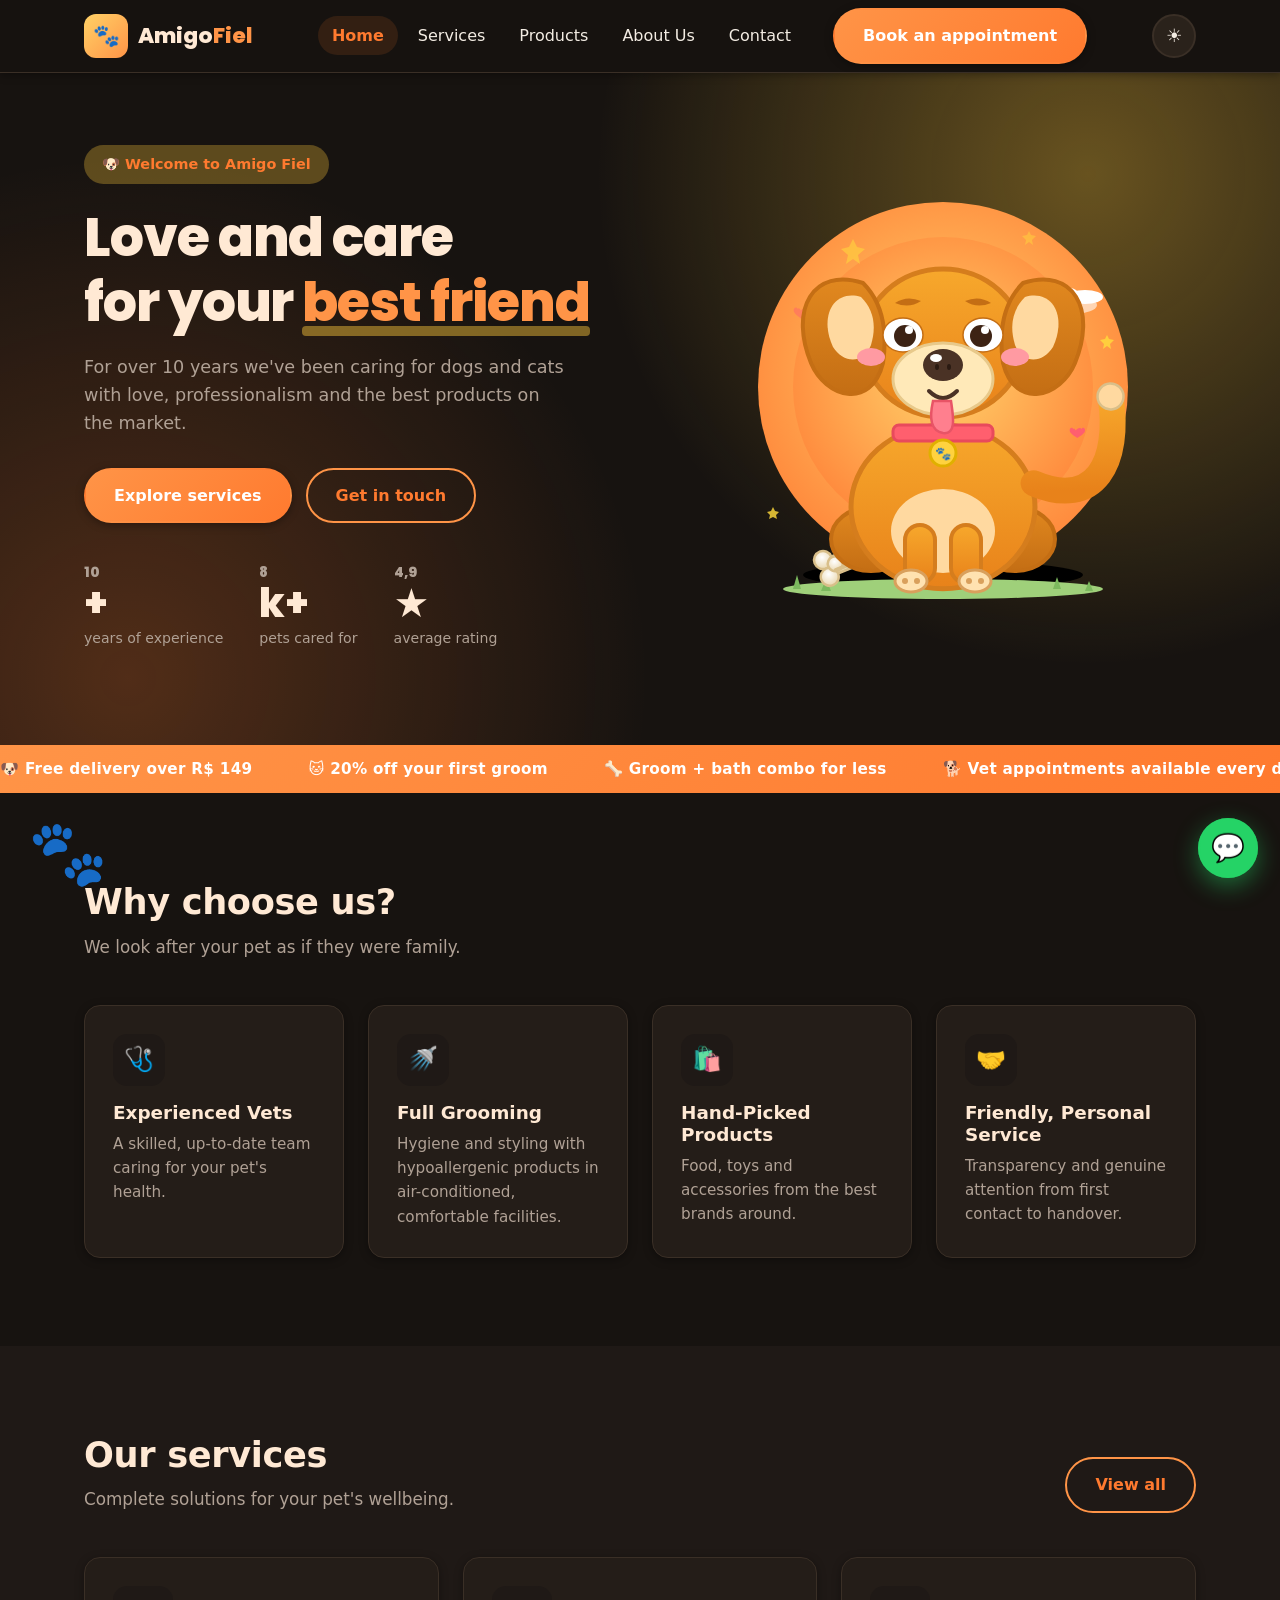
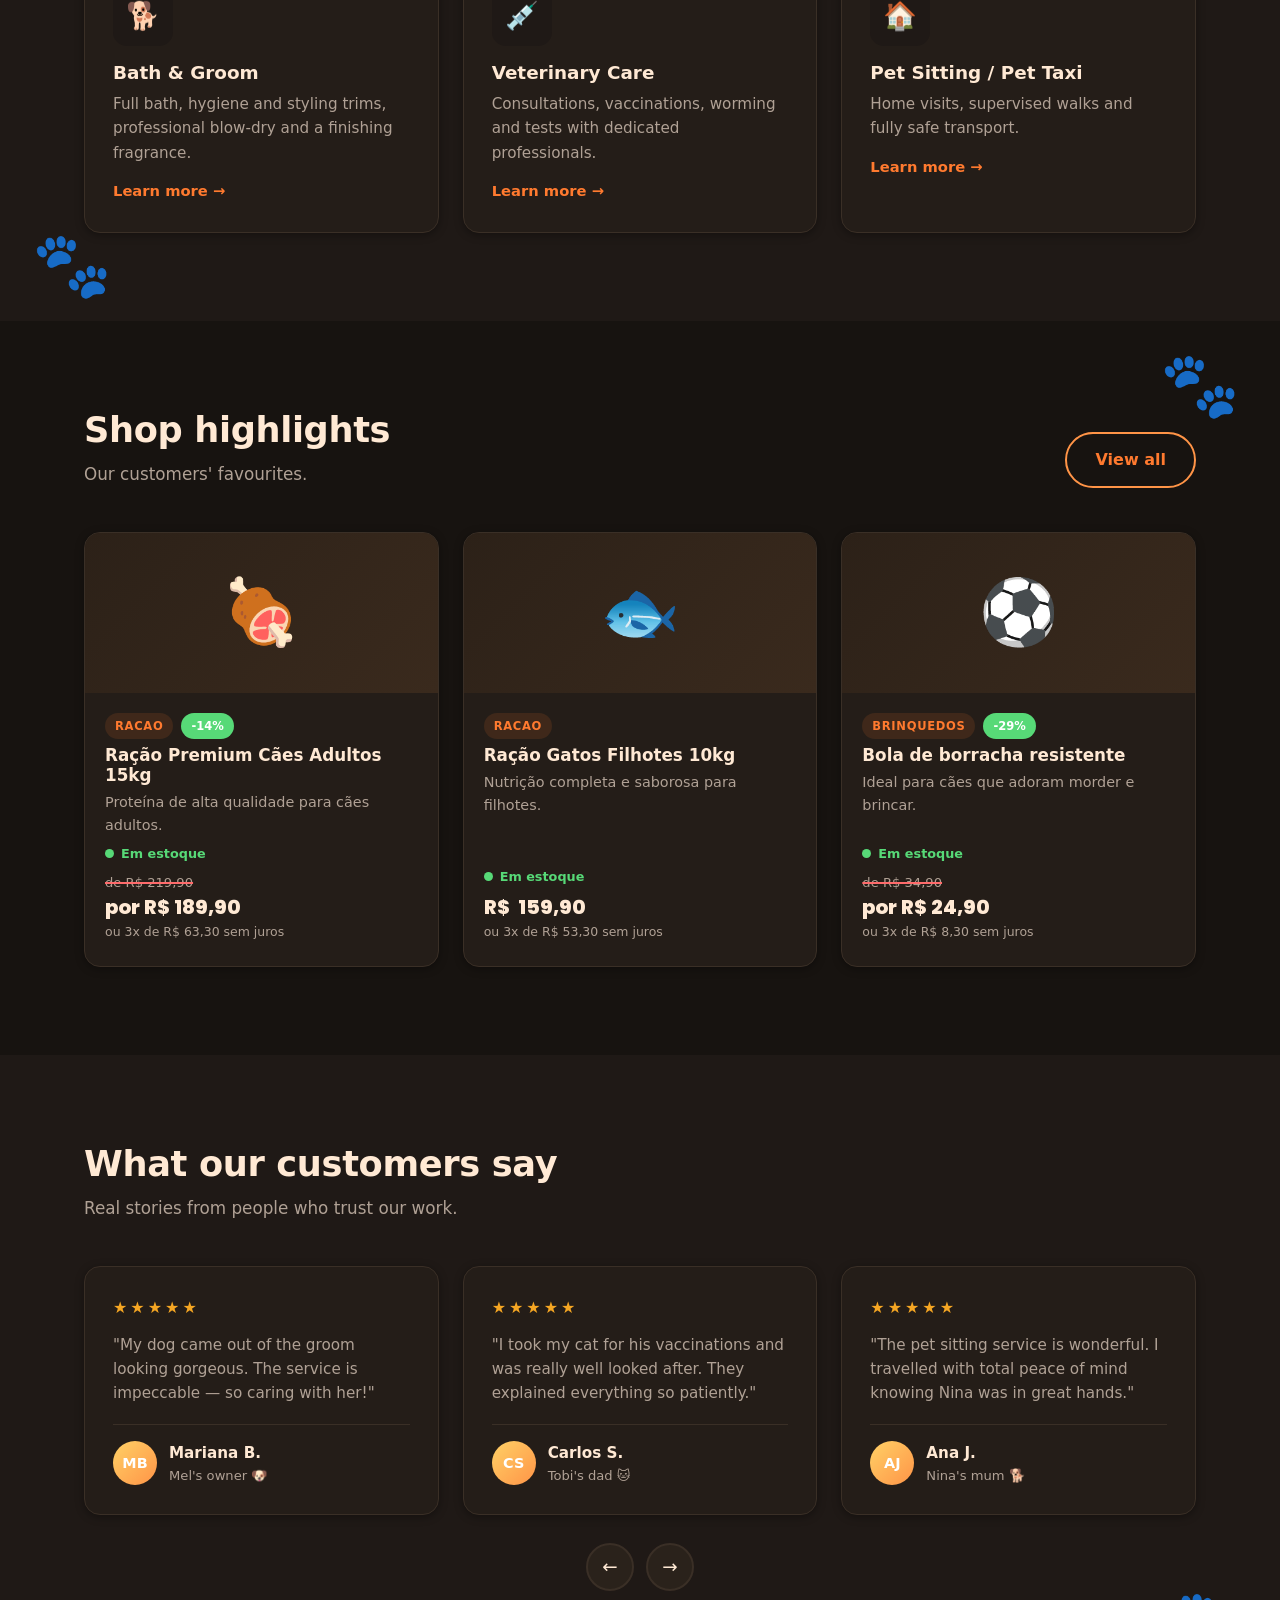
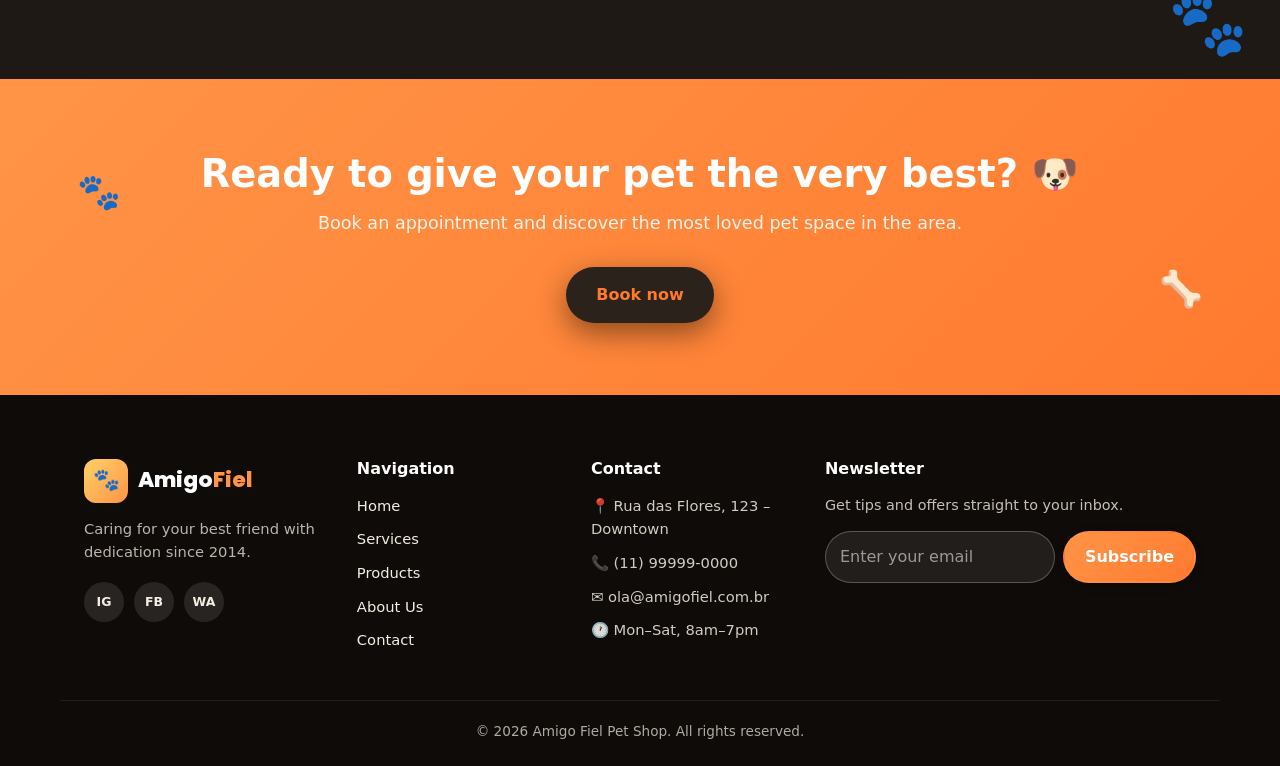
==== commit 63569644: "Translate to English - full site localization" ====
--- a/index.html
+++ b/index.html
@@ -1,543 +1,544 @@
-﻿<!DOCTYPE html>
-<html lang="pt-BR">
-<head>
-  <meta charset="UTF-8">
-  <meta name="viewport" content="width=device-width, initial-scale=1.0">
-  <meta name="description" content="Pet Shop Amigo Fiel - Tudo para o seu pet: banho e tosa, veterinário, produtos e muito mais.">
-  <title>Pet Shop Amigo Fiel | Cuidado completo para seu pet</title>
-  <link rel="icon" href="data:image/svg+xml,<svg xmlns='http://www.w3.org/2000/svg' viewBox='0 0 100 100'><text y='.9em' font-size='90'>🐾</text></svg>">
-  <link rel="preconnect" href="https://fonts.googleapis.com">
-  <link rel="preconnect" href="https://fonts.gstatic.com" crossorigin>
-  <link href="https://fonts.googleapis.com/css2?family=Inter:wght@400;500;600;700;800&family=Poppins:wght@600;700;800&display=swap" rel="stylesheet">
-  <link rel="stylesheet" href="css/style.css">
-  <script>
-    (function () {
-      try {
-        var t = localStorage.getItem('af-theme') || 'dark';
-        document.documentElement.setAttribute('data-theme', t);
-      } catch (e) {
-        document.documentElement.setAttribute('data-theme', 'dark');
-      }
-    })();
-  </script>
-
-<style id="ev-anim">
-  /* ===== Evans Animation Boost ===== */
-  .ev-reveal {
-    opacity: 0;
-    transform: translateY(28px);
-    transition: opacity .7s cubic-bezier(.22,.61,.36,1), transform .7s cubic-bezier(.22,.61,.36,1);
-  }
-  .ev-reveal.ev-visible {
-    opacity: 1;
-    transform: translateY(0);
-  }
-  @keyframes ev-hero-fade {
-    from { opacity: 0; transform: translateY(24px); }
-    to { opacity: 1; transform: translateY(0); }
-  }
-  header, .hero, [class*="hero"], [class*="banner"], section:first-of-type {
-    animation: ev-hero-fade .9s cubic-bezier(.22,.61,.36,1) both;
-  }
-  img {
-    transition: transform .45s cubic-bezier(.22,.61,.36,1), box-shadow .45s ease;
-  }
-  [class*="card"]:hover img, .gallery img:hover, figure img:hover, img:hover {
-    transform: scale(1.03);
-  }
-  [class*="card"], .gallery figure, figure {
-    transition: transform .35s cubic-bezier(.22,.61,.36,1), box-shadow .35s ease, border-color .35s ease;
-  }
-  [class*="card"]:hover, .gallery figure:hover, figure:hover {
-    transform: translateY(-6px);
-    box-shadow: 0 18px 40px rgba(0,0,0,.15);
-  }
-  a[href*="wa.me"], a[href*="whatsapp"], .btn, button, [role="button"] {
-    transition: transform .3s cubic-bezier(.22,.61,.36,1), box-shadow .3s ease, background .3s ease;
-  }
-  a[href*="wa.me"]:hover, a[href*="whatsapp"]:hover, .btn:hover, button:hover {
-    transform: translateY(-2px);
-  }
-  section h1, section h2, section h3, section p, section li, section div, section span, section img, section ul {
-    opacity: 0;
-    animation: ev-hero-fade .8s cubic-bezier(.22,.61,.36,1) forwards;
-  }
-  section .ev-reveal, section .ev-reveal * { animation: none; opacity: 1; }
-  @media (prefers-reduced-motion: reduce) {
-    .ev-reveal { opacity: 1; transform: none; transition: none; }
-    * { animation: none !important; transition: none !important; }
-  }
-</style>
-
-
-</head>
-<body>
-  <header class="header" id="header">
-    <div class="container header__inner">
-      <a href="index.html" class="logo" aria-label="Pet Shop Amigo Fiel - Página inicial">
-        <span class="logo__icon" aria-hidden="true">🐾</span>
-        <span class="logo__text">Amigo<span>Fiel</span></span>
-      </a>
-      <nav class="nav" id="nav" aria-label="Navegação principal">
-        <ul class="nav__list">
-          <li><a href="index.html" class="nav__link is-active" aria-current="page">Início</a></li>
-          <li><a href="servicos.html" class="nav__link">Serviços</a></li>
-          <li><a href="produtos.html" class="nav__link">Produtos</a></li>
-          <li><a href="sobre.html" class="nav__link">Sobre nós</a></li>
-          <li><a href="contato.html" class="nav__link">Contato</a></li>
-        </ul>
-        <a href="contato.html#agendamento" class="btn btn--primary nav__cta">Agendar horário</a>
-      </nav>
-      <button class="theme-toggle" id="themeToggle" type="button" aria-label="Alternar tema claro e escuro">
-        <span class="theme-toggle__icon theme-toggle__icon--moon" aria-hidden="true">🌙</span>
-        <span class="theme-toggle__icon theme-toggle__icon--sun" aria-hidden="true">☀️</span>
-      </button>
-      <button class="nav__toggle" id="navToggle" aria-label="Abrir menu" aria-expanded="false" aria-controls="nav">
-        <span></span><span></span><span></span>
-      </button>
-    </div>
-  </header>
-
-  <main>
-    <section class="hero">
-      <div class="container hero__inner">
-        <div class="hero__content">
-          <span class="badge">🐶 Bem-vindo ao Amigo Fiel</span>
-          <h1 class="hero__title">Amor e cuidado <br>para o seu <em>melhor amigo</em></h1>
-          <p class="hero__subtitle">Há mais de 10 anos cuidando de cães e gatos com carinho, profissionalismo e os melhores produtos do mercado.</p>
-          <div class="hero__actions">
-            <a href="servicos.html" class="btn btn--primary">Conhecer serviços</a>
-            <a href="contato.html" class="btn btn--ghost">Fale conosco</a>
-          </div>
-          <ul class="hero__stats">
-            <li data-reveal><strong><span class="stat-counter" data-target="10">10</span>+</strong><span>anos de experiência</span></li>
-            <li data-reveal><strong><span class="stat-counter" data-target="8" data-suffix="k">8</span>k+</strong><span>pets atendidos</span></li>
-            <li data-reveal><strong><span class="stat-counter" data-target="4.9" data-decimals="1">4.9</span>★</strong><span>avaliação média</span></li>
-          </ul>
-        </div>
-        <div class="hero__image" role="img" aria-label="Cachorro caramelo sentado e feliz, com um osso atrás dele">
-          <svg viewBox="0 0 420 420" xmlns="http://www.w3.org/2000/svg" class="hero__svg">
-            <defs>
-              <radialGradient id="cachorrinhoSol" cx="0.5" cy="0.45" r="0.55">
-                <stop offset="0%" stop-color="#ffd36b"/>
-                <stop offset="100%" stop-color="#ff8a3d"/>
-              </radialGradient>
-              <linearGradient id="peloCao" x1="0" y1="0" x2="0" y2="1">
-                <stop offset="0%" stop-color="#f7a82c"/>
-                <stop offset="100%" stop-color="#e8821a"/>
-              </linearGradient>
-              <linearGradient id="peloEscuro" x1="0" y1="0" x2="0" y2="1">
-                <stop offset="0%" stop-color="#e1881f"/>
-                <stop offset="100%" stop-color="#c46e14"/>
-              </linearGradient>
-              <radialGradient id="ossoGrad" cx="0.5" cy="0.35" r="0.7">
-                <stop offset="0%" stop-color="#ffffff"/>
-                <stop offset="100%" stop-color="#e8d4a8"/>
-              </radialGradient>
-            </defs>
-
-            <!-- Sol de fundo -->
-            <circle cx="210" cy="200" r="185" fill="url(#cachorrinhoSol)" opacity="0.22"/>
-            <circle cx="210" cy="200" r="150" fill="url(#cachorrinhoSol)" opacity="0.30"/>
-
-            <!-- Estrelinhas piscando -->
-            <g fill="#ffd93b">
-              <path d="M120 52 L124 60 L132 62 L125 68 L127 77 L120 72 L113 77 L115 68 L108 62 L116 60 Z">
-                <animate attributeName="opacity" values="0.5;1;0.5" dur="2.2s" repeatCount="indefinite"/>
-              </path>
-              <path d="M296 44 L298 48 L303 49 L299 53 L300 58 L296 55 L292 58 L293 53 L289 49 L294 48 Z">
-                <animate attributeName="opacity" values="1;0.45;1" dur="2.8s" begin="0.6s" repeatCount="indefinite"/>
-              </path>
-              <path d="M374 148 L376 152 L381 153 L377 157 L378 162 L374 159 L370 162 L371 157 L367 153 L372 152 Z">
-                <animate attributeName="opacity" values="0.5;1;0.5" dur="2.5s" begin="1.2s" repeatCount="indefinite"/>
-              </path>
-              <path d="M40 320 L42 324 L46 325 L43 328 L44 332 L40 330 L36 332 L37 328 L34 325 L38 324 Z">
-                <animate attributeName="opacity" values="0.4;0.9;0.4" dur="3s" begin="0.3s" repeatCount="indefinite"/>
-              </path>
-            </g>
-
-            <!-- Nuvem -->
-            <g>
-              <ellipse cx="340" cy="118" rx="24" ry="9" fill="#fff" opacity="0.85">
-                <animate attributeName="opacity" values="0.85;0.55;0.85" dur="3.6s" repeatCount="indefinite"/>
-              </ellipse>
-              <ellipse cx="352" cy="110" rx="18" ry="7" fill="#fff" opacity="0.7"/>
-              <ellipse cx="330" cy="106" rx="15" ry="6" fill="#fff" opacity="0.75"/>
-            </g>
-
-            <!-- Corações flutuando -->
-            <g fill="#ff5f6e">
-              <g transform="translate(70 130)">
-                <animateTransform attributeName="transform" type="translate" values="70 130; 66 118; 70 130" dur="2.8s" repeatCount="indefinite"/>
-                <path d="M0 0 C 4 -6 12 -8 14 -3 C 16 -9 24 -6 22 2 C 20 9 4 18 4 18 C 4 18 -12 9 -14 2 C -16 -6 -8 -9 -6 -3 C -4 -8 0 0 0 0 Z" transform="scale(0.5)">
-                  <animate attributeName="opacity" values="0;0.9;0" dur="2.8s" repeatCount="indefinite"/>
-                </path>
-              </g>
-              <g transform="translate(344 250)">
-                <animateTransform attributeName="transform" type="translate" values="344 250; 342 240; 344 250" dur="3.2s" begin="1s" repeatCount="indefinite"/>
-                <path d="M0 0 C 4 -6 12 -8 14 -3 C 16 -9 24 -6 22 2 C 20 9 4 18 4 18 C 4 18 -12 9 -14 2 C -16 -6 -8 -9 -6 -3 C -4 -8 0 0 0 0 Z" transform="scale(0.42)">
-                  <animate attributeName="opacity" values="0;0.9;0" dur="3.2s" begin="1s" repeatCount="indefinite"/>
-                </path>
-              </g>
-            </g>
-
-            <!-- Sombra no chão -->
-            <ellipse cx="210" cy="388" rx="140" ry="14" fill="#000" opacity="0.14"/>
-            <!-- Grama -->
-            <ellipse cx="210" cy="402" rx="160" ry="10" fill="#9fd07a" opacity="0.55"/>
-            <g fill="#7cb95e">
-              <path d="M60 402 L64 388 L68 402 Z"/>
-              <path d="M88 404 L93 392 L98 404 Z"/>
-              <path d="M320 402 L324 390 L328 402 Z"/>
-              <path d="M352 404 L356 394 L360 404 Z"/>
-            </g>
-
-            <!-- Osso ATRÁS do cachorro (semi-escondido à esquerda) -->
-            <g transform="rotate(-22 150 356)">
-              <g>
-                <animateTransform attributeName="transform" type="translate" values="0 0; 0 -5; 0 0" dur="2.2s" repeatCount="indefinite"/>
-                <!-- corpo do osso -->
-                <rect x="92" y="350" width="78" height="18" rx="6" fill="url(#ossoGrad)" stroke="#d9bf8a" stroke-width="2.5"/>
-                <!-- nós do osso (clássicos: 3 bolinhas em cada ponta) -->
-                <circle cx="88" cy="350" r="9" fill="url(#ossoGrad)" stroke="#d9bf8a" stroke-width="2.5"/>
-                <circle cx="88" cy="368" r="9" fill="url(#ossoGrad)" stroke="#d9bf8a" stroke-width="2.5"/>
-                <circle cx="98" cy="358" r="7.5" fill="url(#ossoGrad)" stroke="#d9bf8a" stroke-width="2.5"/>
-                <circle cx="174" cy="350" r="9" fill="url(#ossoGrad)" stroke="#d9bf8a" stroke-width="2.5"/>
-                <circle cx="174" cy="368" r="9" fill="url(#ossoGrad)" stroke="#d9bf8a" stroke-width="2.5"/>
-                <circle cx="164" cy="358" r="7.5" fill="url(#ossoGrad)" stroke="#d9bf8a" stroke-width="2.5"/>
-                <!-- sombra interna do osso -->
-                <rect x="94" y="362" width="74" height="4" rx="2" fill="#d9bf8a" opacity="0.35"/>
-              </g>
-            </g>
-
-            <!-- Patas traseiras (atrás) -->
-            <ellipse cx="138" cy="352" rx="40" ry="32" fill="url(#peloEscuro)" stroke="#c46e14" stroke-width="4"/>
-            <ellipse cx="282" cy="352" rx="40" ry="32" fill="url(#peloEscuro)" stroke="#c46e14" stroke-width="4"/>
-
-            <!-- Corpo -->
-            <g>
-              <ellipse cx="210" cy="320" rx="92" ry="80" fill="url(#peloCao)" stroke="#d57d1d" stroke-width="5">
-                <animate attributeName="ry" values="80;82;80" dur="3.6s" repeatCount="indefinite"/>
-              </ellipse>
-              <!-- barriga mais clara -->
-              <ellipse cx="210" cy="344" rx="52" ry="42" fill="#ffd9a0" opacity="0.45"/>
-            </g>
-
-            <!-- Patas dianteiras -->
-            <rect x="172" y="338" width="30" height="58" rx="15" fill="url(#peloCao)" stroke="#d57d1d" stroke-width="4"/>
-            <rect x="218" y="338" width="30" height="58" rx="15" fill="url(#peloCao)" stroke="#d57d1d" stroke-width="4"/>
-            <!-- dedinhos das patas -->
-            <ellipse cx="178" cy="394" rx="16" ry="11" fill="#ffe2b0" stroke="#d9a05c" stroke-width="3"/>
-            <ellipse cx="242" cy="394" rx="16" ry="11" fill="#ffe2b0" stroke="#d9a05c" stroke-width="3"/>
-            <circle cx="172" cy="394" r="3" fill="#d9a05c"/>
-            <circle cx="184" cy="394" r="3" fill="#d9a05c"/>
-            <circle cx="236" cy="394" r="3" fill="#d9a05c"/>
-            <circle cx="248" cy="394" r="3" fill="#d9a05c"/>
-
-            <!-- Coleira -->
-            <rect x="160" y="238" width="100" height="16" rx="6" fill="#ff5f6e" stroke="#e84a5c" stroke-width="3"/>
-            <!-- medalha -->
-            <circle cx="210" cy="266" r="13" fill="#ffd23f" stroke="#e0b000" stroke-width="3"/>
-            <text x="210" y="271" text-anchor="middle" font-size="13" font-family="Poppins, sans-serif" font-weight="800" fill="#a07400">🐾</text>
-
-            <!-- Cabeça -->
-            <ellipse cx="210" cy="156" rx="80" ry="74" fill="url(#peloCao)" stroke="#d57d1d" stroke-width="5"/>
-
-            <!-- Orelhas caídas -->
-            <path d="M 130 96 C 80 80 56 122 78 176 C 92 210 138 224 150 176 C 156 134 144 110 130 96 Z" fill="url(#peloEscuro)" stroke="#c46e14" stroke-width="4"/>
-            <path d="M 290 96 C 340 80 364 122 342 176 C 328 210 282 224 270 176 C 264 134 276 110 290 96 Z" fill="url(#peloEscuro)" stroke="#c46e14" stroke-width="4"/>
-            <!-- interior das orelhas -->
-            <path d="M 128 110 C 100 102 86 130 100 160 C 110 176 130 178 138 158 C 144 138 140 122 128 110 Z" fill="#ffd9a0" opacity="0.55"/>
-            <path d="M 292 110 C 320 102 334 130 320 160 C 310 176 290 178 282 158 C 276 138 280 122 292 110 Z" fill="#ffd9a0" opacity="0.55"/>
-
-            <!-- Sobrancelhas -->
-            <path d="M 162 116 Q 174 108 188 114 Q 176 122 162 116 Z" fill="#c46e14"/>
-            <path d="M 232 114 Q 246 108 258 116 Q 244 122 232 114 Z" fill="#c46e14"/>
-
-            <!-- Olhos: branco + pupila + highlight + linha de pálpebra que aparece no piscar -->
-            <!-- olho esquerdo -->
-            <ellipse cx="170" cy="148" rx="20" ry="17" fill="#fff" stroke="#c46e14" stroke-width="1.5">
-              <animate attributeName="ry" values="17;17;17;1.5;17;17" keyTimes="0;0.6;0.92;0.95;0.97;1" dur="5s" repeatCount="indefinite"/>
-            </ellipse>
-            <circle cx="172" cy="149" r="11" fill="#3d2314">
-              <animate attributeName="r" values="11;11;11;1.5;11;11" keyTimes="0;0.6;0.92;0.95;0.97;1" dur="5s" repeatCount="indefinite"/>
-            </circle>
-            <circle cx="176" cy="143" r="4" fill="#fff" opacity="0.95">
-              <animate attributeName="r" values="4;4;4;0;4;4" keyTimes="0;0.6;0.92;0.95;0.97;1" dur="5s" repeatCount="indefinite"/>
-            </circle>
-            <!-- linha da pálpebra (curva escura) aparece só Pisca -->
-            <path d="M 150 148 Q 170 142 190 148" stroke="#3d2314" stroke-width="3" fill="none" stroke-linecap="round" opacity="0">
-              <animate attributeName="opacity" values="0;0;0;1;0;0" keyTimes="0;0.6;0.92;0.95;0.97;1" dur="5s" repeatCount="indefinite"/>
-            </path>
-
-            <!-- olho direito -->
-            <ellipse cx="250" cy="148" rx="20" ry="17" fill="#fff" stroke="#c46e14" stroke-width="1.5">
-              <animate attributeName="ry" values="17;17;17;1.5;17;17" keyTimes="0;0.6;0.92;0.95;0.97;1" dur="5s" repeatCount="indefinite"/>
-            </ellipse>
-            <circle cx="248" cy="149" r="11" fill="#3d2314">
-              <animate attributeName="r" values="11;11;11;1.5;11;11" keyTimes="0;0.6;0.92;0.95;0.97;1" dur="5s" repeatCount="indefinite"/>
-            </circle>
-            <circle cx="252" cy="143" r="4" fill="#fff" opacity="0.95">
-              <animate attributeName="r" values="4;4;4;0;4;4" keyTimes="0;0.6;0.92;0.95;0.97;1" dur="5s" repeatCount="indefinite"/>
-            </circle>
-            <path d="M 230 148 Q 250 142 270 148" stroke="#3d2314" stroke-width="3" fill="none" stroke-linecap="round" opacity="0">
-              <animate attributeName="opacity" values="0;0;0;1;0;0" keyTimes="0;0.6;0.92;0.95;0.97;1" dur="5s" repeatCount="indefinite"/>
-            </path>
-
-            <!-- Focinho -->
-            <ellipse cx="210" cy="192" rx="50" ry="36" fill="#ffe9b8" stroke="#e8c98a" stroke-width="3"/>
-            <!-- nariz -->
-            <ellipse cx="210" cy="178" rx="20" ry="16" fill="#4a3225"/>
-            <ellipse cx="203" cy="171" rx="6" ry="4" fill="#fff" opacity="0.9"/>
-            <!-- narinas -->
-            <ellipse cx="204" cy="180" rx="2" ry="3" fill="#2a1a12"/>
-            <ellipse cx="216" cy="180" rx="2" ry="3" fill="#2a1a12"/>
-            <!-- boca -->
-            <path d="M 196 204 Q 210 218 224 204" stroke="#4a3225" stroke-width="4" fill="none" stroke-linecap="round"/>
-            <path d="M 210 214 V 222" stroke="#4a3225" stroke-width="4" stroke-linecap="round"/>
-            <!-- língua -->
-            <path d="M 200 214 C 196 232 198 244 210 246 C 224 248 220 228 218 214 Z" fill="#ff7f8e" stroke="#e85466" stroke-width="2.5"/>
-
-            <!-- Bochechas coradas -->
-            <ellipse cx="138" cy="170" rx="14" ry="9" fill="#ff9aa2" opacity="0.45"/>
-            <ellipse cx="282" cy="170" rx="14" ry="9" fill="#ff9aa2" opacity="0.45"/>
-
-            <!-- Rabo abanando (atrás, à direita) -->
-            <g transform="rotate(0 312 300)">
-              <path d="M 300 296 C 360 326 388 280 382 214" stroke="url(#peloCao)" stroke-width="26" fill="none" stroke-linecap="round">
-                <animateTransform attributeName="transform" type="rotate" values="-10 304 286; 14 304 286; -10 304 286" dur="1.1s" repeatCount="indefinite"/>
-              </path>
-              <!-- ponta do rabo mais clara -->
-              <circle cx="382" cy="214" r="13" fill="#ffd9a0" stroke="#d9bf8a" stroke-width="2.5">
-                <animateTransform attributeName="transform" type="rotate" values="-10 304 286; 14 304 286; -10 304 286" dur="1.1s" repeatCount="indefinite"/>
-              </circle>
-            </g>
-          </svg>
-        </div>
-      </div>
-    </section>
-
-    <div class="marquee" aria-hidden="true">
-      <div class="marquee__track">
-        <span>🐶 Frete grátis acima de R$ 149</span>
-        <span>🐱 Primeiro banho com 20% de desconto</span>
-        <span>🦴 Tosa + banho em combo por menos</span>
-        <span>🐕 Consulta com hora marcada todos os dias</span>
-        <span>🐾 Desconto de 5% no pagamento no Pix</span>
-        <span>🐶 Frete grátis acima de R$ 149</span>
-        <span>🐱 Primeiro banho com 20% de desconto</span>
-        <span>🦴 Tosa + banho em combo por menos</span>
-        <span>🐕 Consulta com hora marcada todos os dias</span>
-        <span>🐾 Desconto de 5% no pagamento no Pix</span>
-      </div>
-    </div>
-
-    <section class="section features" id="diferenciais">
-      <span class="deco-paw deco-paw--tl" aria-hidden="true">🐾</span>
-      <div class="container">
-        <h2 class="section__title">Por que escolher a gente?</h2>
-        <p class="section__subtitle">Cuidamos do seu pet como se fosse da família.</p>
-        <div class="grid grid--4">
-          <article class="card card--feature" data-reveal>
-            <span class="card__icon" aria-hidden="true">🩺</span>
-            <h3>Veterinários experientes</h3>
-            <p>Equipe capacitada e atualizada para cuidar da saúde do seu pet.</p>
-          </article>
-          <article class="card card--feature" data-reveal>
-            <span class="card__icon" aria-hidden="true">🚿</span>
-            <h3>Banho e tosa completos</h3>
-            <p>Higiene e estética com produtos hipoalergênicos e estrutura climatizada.</p>
-          </article>
-          <article class="card card--feature" data-reveal>
-            <span class="card__icon" aria-hidden="true">🛍️</span>
-            <h3>Produtos selecionados</h3>
-            <p>Rações, brinquedos e acessórios das melhores marcas do mercado.</p>
-          </article>
-          <article class="card card--feature" data-reveal>
-            <span class="card__icon" aria-hidden="true">🤝</span>
-            <h3>Atendimento humano</h3>
-            <p>Transparência e atenção do primeiro contato até a entrega do seu pet.</p>
-          </article>
-        </div>
-      </div>
-    </section>
-
-    <section class="section section--tinted services" id="servicos">
-      <span class="deco-paw deco-paw--bl" aria-hidden="true">🐾</span>
-      <div class="container">
-        <div class="section__head">
-          <div>
-            <h2 class="section__title">Nossos serviços</h2>
-            <p class="section__subtitle">Soluções completas para o bem-estar do seu animal.</p>
-          </div>
-          <a href="servicos.html" class="btn btn--ghost">Ver todos</a>
-        </div>
-        <div class="grid grid--3">
-          <article class="card" data-reveal>
-            <span class="card__icon card__icon--lg" aria-hidden="true">🐕</span>
-            <h3>Banho & Tosa</h3>
-            <p>Banho completo, tosa higiênica e estética, secagem com soprador profissional e perfume.</p>
-            <a href="servicos.html#banho-tosa" class="card__link">Saiba mais →</a>
-          </article>
-          <article class="card" data-reveal>
-            <span class="card__icon card__icon--lg" aria-hidden="true">💉</span>
-            <h3>Veterinária</h3>
-            <p>Consultas, vacinas, vermifugação e exames com profissionais dedicados.</p>
-            <a href="servicos.html#veterinaria" class="card__link">Saiba mais →</a>
-          </article>
-          <article class="card" data-reveal>
-            <span class="card__icon card__icon--lg" aria-hidden="true">🏠</span>
-            <h3>Pet Sitter / Taxi Pet</h3>
-            <p>Visitas domiciliares, passeios monitorados e transporte com segurança total.</p>
-            <a href="servicos.html#taxi-pet" class="card__link">Saiba mais →</a>
-          </article>
-        </div>
-      </div>
-    </section>
-
-    <section class="section products" id="produtos">
-      <span class="deco-paw deco-paw--tr" aria-hidden="true">🐾</span>
-      <div class="container">
-        <div class="section__head">
-          <div>
-            <h2 class="section__title">Destaques da loja</h2>
-            <p class="section__subtitle">Os queridinhos dos nossos clientes.</p>
-          </div>
-          <a href="produtos.html" class="btn btn--ghost">Ver todos</a>
-        </div>
-        <div class="grid grid--3" id="productGrid">
-          <!-- produtos inseridos via JS -->
-        </div>
-      </div>
-    </section>
-
-    <section class="section section--tinted testimonials" id="depoimentos">
-      <span class="deco-paw deco-paw--br" aria-hidden="true">🐾</span>
-      <div class="container">
-        <h2 class="section__title">O que dizem nossos clientes</h2>
-        <p class="section__subtitle">Histórias reais de quem confia no nosso trabalho.</p>
-        <div class="testimonials__slider" id="slider">
-          <article class="card card--testimonial" data-reveal>
-            <div class="testimonial__stars" aria-label="5 estrelas">★★★★★</div>
-            <p>"Minha cachorra saiu lindíssima do banho e tosa. O atendimento é impecável, super atenciosos com ela!"</p>
-            <footer>
-              <span class="testimonial__avatar" aria-hidden="true">MB</span>
-              <div><strong>Mariana B.</strong><span>Tutora da Mel 🐶</span></div>
-            </footer>
-          </article>
-          <article class="card card--testimonial" data-reveal>
-            <div class="testimonial__stars" aria-label="5 estrelas">★★★★★</div>
-            <p>"Levei o meu gato para tomar vacina e fui super bem atendida. Explicaram tudo com muita paciência."</p>
-            <footer class="testimonial__footer">
-              <span class="testimonial__avatar" aria-hidden="true">CS</span>
-              <div><strong>Carlos S.</strong><span>Pai do Tobi 🐱</span></div>
-            </footer>
-          </article>
-          <article class="card card--testimonial" data-reveal>
-            <div class="testimonial__stars" aria-label="5 estrelas">★★★★★</div>
-            <p>"O serviço de pet sitter é maravilhoso. Viajei tranquila sabendo que a Nina estava em ótimas mãos."</p>
-            <footer class="testimonial__footer">
-              <span class="testimonial__avatar" aria-hidden="true">AJ</span>
-              <div><strong>Ana J.</strong><span>Mãe da Nina 🐕</span></div>
-            </footer>
-          </article>
-        </div>
-        <div class="slider__controls">
-          <button class="slider__btn" id="prevSlide" aria-label="Depoimento anterior">←</button>
-          <button class="slider__btn" id="nextSlide" aria-label="Próximo depoimento">→</button>
-        </div>
-      </div>
-    </section>
-
-    <section class="section cta">
-      <span class="deco-heart deco-heart--l" aria-hidden="true">🐾</span>
-      <span class="deco-heart deco-heart--r" aria-hidden="true">🦴</span>
-      <div class="container cta__inner">
-        <h2>Pronto para dar o melhor para o seu pet? 🐶</h2>
-        <p>Agende um horário e conheça o espaço mais querido dos pets da região.</p>
-        <a href="contato.html#agendamento" class="btn btn--light">Agendar agora</a>
-      </div>
-    </section>
-  </main>
-
-  <footer class="footer">
-    <div class="container footer__grid">
-      <div class="footer__brand">
-        <a href="index.html" class="logo logo--footer">
-          <span class="logo__icon" aria-hidden="true">🐾</span>
-          <span class="logo__text">Amigo<span>Fiel</span></span>
-        </a>
-        <p>Cuidando do seu melhor amigo com dedicação desde 2014.</p>
-        <div class="footer__social">
-          <a href="#" aria-label="Instagram">IG</a>
-          <a href="#" aria-label="Facebook">FB</a>
-          <a href="#" aria-label="WhatsApp">WA</a>
-        </div>
-      </div>
-      <nav class="footer__nav" aria-label="Links do rodapé">
-        <h3>Navegação</h3>
-        <ul>
-          <li><a href="index.html">Início</a></li>
-          <li><a href="servicos.html">Serviços</a></li>
-          <li><a href="produtos.html">Produtos</a></li>
-          <li><a href="sobre.html">Sobre nós</a></li>
-          <li><a href="contato.html">Contato</a></li>
-        </ul>
-      </nav>
-      <div class="footer__contact">
-        <h3>Contato</h3>
-        <ul>
-          <li>📍 Rua das Flores, 123 – Centro</li>
-          <li>📞 (11) 99999-0000</li>
-          <li>✉️ ola@amigofiel.com.br</li>
-          <li>🕐 Seg a Sáb, 8h às 19h</li>
-        </ul>
-      </div>
-      <div class="footer__news">
-        <h3>Novidades</h3>
-        <p>Receba dicas e ofertas no seu e-mail.</p>
-        <form class="newsletter" id="newsletterForm" novalidate>
-          <label class="sr-only" for="newsEmail">Seu e-mail</label>
-          <input type="email" id="newsEmail" name="email" placeholder="Digite seu e-mail" required>
-          <button type="submit" class="btn btn--primary">Assinar</button>
-        </form>
-        <p class="form__msg" id="newsMsg" role="status"></p>
-      </div>
-    </div>
-    <div class="container footer__bottom">
-      <p>© <span id="year"></span> Pet Shop Amigo Fiel. Todos os direitos reservados.</p>
-    </div>
-  </footer>
-
-  <a class="whatsapp-float" href="https://wa.me/5511999990000?text=Ol%C3%A1!%20Quero%20agendar%20um%20atendimento%20no%20Amigo%20Fiel" target="_blank" rel="noopener" aria-label="Chamar no WhatsApp">
-    <span aria-hidden="true">💬</span>
-  </a>
-
-  <script src="js/main.js"></script>
-
-<script id="ev-anim-js">
-(function () {
-  var prefersReduced = window.matchMedia && window.matchMedia('(prefers-reduced-motion: reduce)').matches;
-  if (prefersReduced) return;
-  // Reveal on scroll for sections/headings (only when they exist already)
-  var targets = document.querySelectorAll('section > div, section > h2, section > h3, article, .gallery figure, .grid > *');
-  var uniq = [];
-  targets.forEach(function (el) { if (uniq.indexOf(el) === -1) uniq.push(el); });
-  uniq.forEach(function (el) {
-    if (el.classList.contains('ev-reveal')) return;
-    el.classList.add('ev-reveal');
-  });
-  var io = new IntersectionObserver(function (entries) {
-    entries.forEach(function (entry) {
-      if (entry.isIntersecting) {
-        entry.target.classList.add('ev-visible');
-        io.unobserve(entry.target);
-      }
-    });
-  }, { threshold: 0.08, rootMargin: '0px 0px -30px 0px' });
-  uniq.forEach(function (el) { io.observe(el); });
-})();
-</script>
-
-</body>
+﻿<!DOCTYPE html>
+<html lang="en">
+<head>
+  <meta charset="UTF-8">
+  <meta name="viewport" content="width=device-width, initial-scale=1.0">
+  <meta property="og:locale" content="en_US">
+  <meta name="description" content="Amigo Fiel Pet Shop — Everything for your pet: grooming, vet care, products and more.">
+  <title>Amigo Fiel Pet Shop | Complete Care for Your Pet</title>
+  <link rel="icon" href="data:image/svg+xml,<svg xmlns='http://www.w3.org/2000/svg' viewBox='0 0 100 100'><text y='.9em' font-size='90'>🐾</text></svg>">
+  <link rel="preconnect" href="https://fonts.googleapis.com">
+  <link rel="preconnect" href="https://fonts.gstatic.com" crossorigin>
+  <link href="https://fonts.googleapis.com/css2?family=Inter:wght@400;500;600;700;800&family=Poppins:wght@600;700;800&display=swap" rel="stylesheet">
+  <link rel="stylesheet" href="css/style.css">
+  <script>
+    (function () {
+      try {
+        var t = localStorage.getItem('af-theme') || 'dark';
+        document.documentElement.setAttribute('data-theme', t);
+      } catch (e) {
+        document.documentElement.setAttribute('data-theme', 'dark');
+      }
+    })();
+  </script>
+
+<style id="ev-anim">
+  /* ===== Evans Animation Boost ===== */
+  .ev-reveal {
+    opacity: 0;
+    transform: translateY(28px);
+    transition: opacity .7s cubic-bezier(.22,.61,.36,1), transform .7s cubic-bezier(.22,.61,.36,1);
+  }
+  .ev-reveal.ev-visible {
+    opacity: 1;
+    transform: translateY(0);
+  }
+  @keyframes ev-hero-fade {
+    from { opacity: 0; transform: translateY(24px); }
+    to { opacity: 1; transform: translateY(0); }
+  }
+  header, .hero, [class*="hero"], [class*="banner"], section:first-of-type {
+    animation: ev-hero-fade .9s cubic-bezier(.22,.61,.36,1) both;
+  }
+  img {
+    transition: transform .45s cubic-bezier(.22,.61,.36,1), box-shadow .45s ease;
+  }
+  [class*="card"]:hover img, .gallery img:hover, figure img:hover, img:hover {
+    transform: scale(1.03);
+  }
+  [class*="card"], .gallery figure, figure {
+    transition: transform .35s cubic-bezier(.22,.61,.36,1), box-shadow .35s ease, border-color .35s ease;
+  }
+  [class*="card"]:hover, .gallery figure:hover, figure:hover {
+    transform: translateY(-6px);
+    box-shadow: 0 18px 40px rgba(0,0,0,.15);
+  }
+  a[href*="wa.me"], a[href*="whatsapp"], .btn, button, [role="button"] {
+    transition: transform .3s cubic-bezier(.22,.61,.36,1), box-shadow .3s ease, background .3s ease;
+  }
+  a[href*="wa.me"]:hover, a[href*="whatsapp"]:hover, .btn:hover, button:hover {
+    transform: translateY(-2px);
+  }
+  section h1, section h2, section h3, section p, section li, section div, section span, section img, section ul {
+    opacity: 0;
+    animation: ev-hero-fade .8s cubic-bezier(.22,.61,.36,1) forwards;
+  }
+  section .ev-reveal, section .ev-reveal * { animation: none; opacity: 1; }
+  @media (prefers-reduced-motion: reduce) {
+    .ev-reveal { opacity: 1; transform: none; transition: none; }
+    * { animation: none !important; transition: none !important; }
+  }
+</style>
+
+
+</head>
+<body>
+  <header class="header" id="header">
+    <div class="container header__inner">
+      <a href="index.html" class="logo" aria-label="Amigo Fiel Pet Shop — Home">
+        <span class="logo__icon" aria-hidden="true">🐾</span>
+        <span class="logo__text">Amigo<span>Fiel</span></span>
+      </a>
+      <nav class="nav" id="nav" aria-label="Navegação principal">
+        <ul class="nav__list">
+          <li><a href="index.html" class="nav__link is-active" aria-current="page">Home</a></li>
+          <li><a href="servicos.html" class="nav__link">Services</a></li>
+          <li><a href="produtos.html" class="nav__link">Products</a></li>
+          <li><a href="sobre.html" class="nav__link">About Us</a></li>
+          <li><a href="contato.html" class="nav__link">Contact</a></li>
+        </ul>
+        <a href="contato.html#agendamento" class="btn btn--primary nav__cta">Book an appointment</a>
+      </nav>
+      <button class="theme-toggle" id="themeToggle" type="button" aria-label="Toggle light/dark theme">
+        <span class="theme-toggle__icon theme-toggle__icon--moon" aria-hidden="true">🌙</span>
+        <span class="theme-toggle__icon theme-toggle__icon--sun" aria-hidden="true">☀️</span>
+      </button>
+      <button class="nav__toggle" id="navToggle" aria-label="Open menu" aria-expanded="false" aria-controls="nav">
+        <span></span><span></span><span></span>
+      </button>
+    </div>
+  </header>
+
+  <main>
+    <section class="hero">
+      <div class="container hero__inner">
+        <div class="hero__content">
+          <span class="badge">🐶 Welcome to Amigo Fiel</span>
+          <h1 class="hero__title">Love and care <br>for your <em>best friend</em></h1>
+          <p class="hero__subtitle">For over 10 years we've been caring for dogs and cats with love, professionalism and the best products on the market.</p>
+          <div class="hero__actions">
+            <a href="servicos.html" class="btn btn--primary">Explore services</a>
+            <a href="contato.html" class="btn btn--ghost">Get in touch</a>
+          </div>
+          <ul class="hero__stats">
+            <li data-reveal><strong><span class="stat-counter" data-target="10">10</span>+</strong><span>years of experience</span></li>
+            <li data-reveal><strong><span class="stat-counter" data-target="8" data-suffix="k">8</span>k+</strong><span>pets cared for</span></li>
+            <li data-reveal><strong><span class="stat-counter" data-target="4.9" data-decimals="1">4.9</span>★</strong><span>average rating</span></li>
+          </ul>
+        </div>
+        <div class="hero__image" role="img" aria-label="Happy caramel-coloured dog sitting with a bone behind him">
+          <svg viewBox="0 0 420 420" xmlns="http://www.w3.org/2000/svg" class="hero__svg">
+            <defs>
+              <radialGradient id="cachorrinhoSol" cx="0.5" cy="0.45" r="0.55">
+                <stop offset="0%" stop-color="#ffd36b"/>
+                <stop offset="100%" stop-color="#ff8a3d"/>
+              </radialGradient>
+              <linearGradient id="peloCao" x1="0" y1="0" x2="0" y2="1">
+                <stop offset="0%" stop-color="#f7a82c"/>
+                <stop offset="100%" stop-color="#e8821a"/>
+              </linearGradient>
+              <linearGradient id="peloEscuro" x1="0" y1="0" x2="0" y2="1">
+                <stop offset="0%" stop-color="#e1881f"/>
+                <stop offset="100%" stop-color="#c46e14"/>
+              </linearGradient>
+              <radialGradient id="ossoGrad" cx="0.5" cy="0.35" r="0.7">
+                <stop offset="0%" stop-color="#ffffff"/>
+                <stop offset="100%" stop-color="#e8d4a8"/>
+              </radialGradient>
+            </defs>
+
+            <!-- Sol de fundo -->
+            <circle cx="210" cy="200" r="185" fill="url(#cachorrinhoSol)" opacity="0.22"/>
+            <circle cx="210" cy="200" r="150" fill="url(#cachorrinhoSol)" opacity="0.30"/>
+
+            <!-- Estrelinhas piscando -->
+            <g fill="#ffd93b">
+              <path d="M120 52 L124 60 L132 62 L125 68 L127 77 L120 72 L113 77 L115 68 L108 62 L116 60 Z">
+                <animate attributeName="opacity" values="0.5;1;0.5" dur="2.2s" repeatCount="indefinite"/>
+              </path>
+              <path d="M296 44 L298 48 L303 49 L299 53 L300 58 L296 55 L292 58 L293 53 L289 49 L294 48 Z">
+                <animate attributeName="opacity" values="1;0.45;1" dur="2.8s" begin="0.6s" repeatCount="indefinite"/>
+              </path>
+              <path d="M374 148 L376 152 L381 153 L377 157 L378 162 L374 159 L370 162 L371 157 L367 153 L372 152 Z">
+                <animate attributeName="opacity" values="0.5;1;0.5" dur="2.5s" begin="1.2s" repeatCount="indefinite"/>
+              </path>
+              <path d="M40 320 L42 324 L46 325 L43 328 L44 332 L40 330 L36 332 L37 328 L34 325 L38 324 Z">
+                <animate attributeName="opacity" values="0.4;0.9;0.4" dur="3s" begin="0.3s" repeatCount="indefinite"/>
+              </path>
+            </g>
+
+            <!-- Nuvem -->
+            <g>
+              <ellipse cx="340" cy="118" rx="24" ry="9" fill="#fff" opacity="0.85">
+                <animate attributeName="opacity" values="0.85;0.55;0.85" dur="3.6s" repeatCount="indefinite"/>
+              </ellipse>
+              <ellipse cx="352" cy="110" rx="18" ry="7" fill="#fff" opacity="0.7"/>
+              <ellipse cx="330" cy="106" rx="15" ry="6" fill="#fff" opacity="0.75"/>
+            </g>
+
+            <!-- Corações flutuando -->
+            <g fill="#ff5f6e">
+              <g transform="translate(70 130)">
+                <animateTransform attributeName="transform" type="translate" values="70 130; 66 118; 70 130" dur="2.8s" repeatCount="indefinite"/>
+                <path d="M0 0 C 4 -6 12 -8 14 -3 C 16 -9 24 -6 22 2 C 20 9 4 18 4 18 C 4 18 -12 9 -14 2 C -16 -6 -8 -9 -6 -3 C -4 -8 0 0 0 0 Z" transform="scale(0.5)">
+                  <animate attributeName="opacity" values="0;0.9;0" dur="2.8s" repeatCount="indefinite"/>
+                </path>
+              </g>
+              <g transform="translate(344 250)">
+                <animateTransform attributeName="transform" type="translate" values="344 250; 342 240; 344 250" dur="3.2s" begin="1s" repeatCount="indefinite"/>
+                <path d="M0 0 C 4 -6 12 -8 14 -3 C 16 -9 24 -6 22 2 C 20 9 4 18 4 18 C 4 18 -12 9 -14 2 C -16 -6 -8 -9 -6 -3 C -4 -8 0 0 0 0 Z" transform="scale(0.42)">
+                  <animate attributeName="opacity" values="0;0.9;0" dur="3.2s" begin="1s" repeatCount="indefinite"/>
+                </path>
+              </g>
+            </g>
+
+            <!-- Sombra no chão -->
+            <ellipse cx="210" cy="388" rx="140" ry="14" fill="#000" opacity="0.14"/>
+            <!-- Grama -->
+            <ellipse cx="210" cy="402" rx="160" ry="10" fill="#9fd07a" opacity="0.55"/>
+            <g fill="#7cb95e">
+              <path d="M60 402 L64 388 L68 402 Z"/>
+              <path d="M88 404 L93 392 L98 404 Z"/>
+              <path d="M320 402 L324 390 L328 402 Z"/>
+              <path d="M352 404 L356 394 L360 404 Z"/>
+            </g>
+
+            <!-- Osso ATRÁS do cachorro (semi-escondido à esquerda) -->
+            <g transform="rotate(-22 150 356)">
+              <g>
+                <animateTransform attributeName="transform" type="translate" values="0 0; 0 -5; 0 0" dur="2.2s" repeatCount="indefinite"/>
+                <!-- corpo do osso -->
+                <rect x="92" y="350" width="78" height="18" rx="6" fill="url(#ossoGrad)" stroke="#d9bf8a" stroke-width="2.5"/>
+                <!-- nós do osso (clássicos: 3 bolinhas em cada ponta) -->
+                <circle cx="88" cy="350" r="9" fill="url(#ossoGrad)" stroke="#d9bf8a" stroke-width="2.5"/>
+                <circle cx="88" cy="368" r="9" fill="url(#ossoGrad)" stroke="#d9bf8a" stroke-width="2.5"/>
+                <circle cx="98" cy="358" r="7.5" fill="url(#ossoGrad)" stroke="#d9bf8a" stroke-width="2.5"/>
+                <circle cx="174" cy="350" r="9" fill="url(#ossoGrad)" stroke="#d9bf8a" stroke-width="2.5"/>
+                <circle cx="174" cy="368" r="9" fill="url(#ossoGrad)" stroke="#d9bf8a" stroke-width="2.5"/>
+                <circle cx="164" cy="358" r="7.5" fill="url(#ossoGrad)" stroke="#d9bf8a" stroke-width="2.5"/>
+                <!-- sombra interna do osso -->
+                <rect x="94" y="362" width="74" height="4" rx="2" fill="#d9bf8a" opacity="0.35"/>
+              </g>
+            </g>
+
+            <!-- Patas traseiras (atrás) -->
+            <ellipse cx="138" cy="352" rx="40" ry="32" fill="url(#peloEscuro)" stroke="#c46e14" stroke-width="4"/>
+            <ellipse cx="282" cy="352" rx="40" ry="32" fill="url(#peloEscuro)" stroke="#c46e14" stroke-width="4"/>
+
+            <!-- Corpo -->
+            <g>
+              <ellipse cx="210" cy="320" rx="92" ry="80" fill="url(#peloCao)" stroke="#d57d1d" stroke-width="5">
+                <animate attributeName="ry" values="80;82;80" dur="3.6s" repeatCount="indefinite"/>
+              </ellipse>
+              <!-- barriga mais clara -->
+              <ellipse cx="210" cy="344" rx="52" ry="42" fill="#ffd9a0" opacity="0.45"/>
+            </g>
+
+            <!-- Patas dianteiras -->
+            <rect x="172" y="338" width="30" height="58" rx="15" fill="url(#peloCao)" stroke="#d57d1d" stroke-width="4"/>
+            <rect x="218" y="338" width="30" height="58" rx="15" fill="url(#peloCao)" stroke="#d57d1d" stroke-width="4"/>
+            <!-- dedinhos das patas -->
+            <ellipse cx="178" cy="394" rx="16" ry="11" fill="#ffe2b0" stroke="#d9a05c" stroke-width="3"/>
+            <ellipse cx="242" cy="394" rx="16" ry="11" fill="#ffe2b0" stroke="#d9a05c" stroke-width="3"/>
+            <circle cx="172" cy="394" r="3" fill="#d9a05c"/>
+            <circle cx="184" cy="394" r="3" fill="#d9a05c"/>
+            <circle cx="236" cy="394" r="3" fill="#d9a05c"/>
+            <circle cx="248" cy="394" r="3" fill="#d9a05c"/>
+
+            <!-- Coleira -->
+            <rect x="160" y="238" width="100" height="16" rx="6" fill="#ff5f6e" stroke="#e84a5c" stroke-width="3"/>
+            <!-- medalha -->
+            <circle cx="210" cy="266" r="13" fill="#ffd23f" stroke="#e0b000" stroke-width="3"/>
+            <text x="210" y="271" text-anchor="middle" font-size="13" font-family="Poppins, sans-serif" font-weight="800" fill="#a07400">🐾</text>
+
+            <!-- Cabeça -->
+            <ellipse cx="210" cy="156" rx="80" ry="74" fill="url(#peloCao)" stroke="#d57d1d" stroke-width="5"/>
+
+            <!-- Orelhas caídas -->
+            <path d="M 130 96 C 80 80 56 122 78 176 C 92 210 138 224 150 176 C 156 134 144 110 130 96 Z" fill="url(#peloEscuro)" stroke="#c46e14" stroke-width="4"/>
+            <path d="M 290 96 C 340 80 364 122 342 176 C 328 210 282 224 270 176 C 264 134 276 110 290 96 Z" fill="url(#peloEscuro)" stroke="#c46e14" stroke-width="4"/>
+            <!-- interior das orelhas -->
+            <path d="M 128 110 C 100 102 86 130 100 160 C 110 176 130 178 138 158 C 144 138 140 122 128 110 Z" fill="#ffd9a0" opacity="0.55"/>
+            <path d="M 292 110 C 320 102 334 130 320 160 C 310 176 290 178 282 158 C 276 138 280 122 292 110 Z" fill="#ffd9a0" opacity="0.55"/>
+
+            <!-- Sobrancelhas -->
+            <path d="M 162 116 Q 174 108 188 114 Q 176 122 162 116 Z" fill="#c46e14"/>
+            <path d="M 232 114 Q 246 108 258 116 Q 244 122 232 114 Z" fill="#c46e14"/>
+
+            <!-- Olhos: branco + pupila + highlight + linha de pálpebra que aparece no piscar -->
+            <!-- olho esquerdo -->
+            <ellipse cx="170" cy="148" rx="20" ry="17" fill="#fff" stroke="#c46e14" stroke-width="1.5">
+              <animate attributeName="ry" values="17;17;17;1.5;17;17" keyTimes="0;0.6;0.92;0.95;0.97;1" dur="5s" repeatCount="indefinite"/>
+            </ellipse>
+            <circle cx="172" cy="149" r="11" fill="#3d2314">
+              <animate attributeName="r" values="11;11;11;1.5;11;11" keyTimes="0;0.6;0.92;0.95;0.97;1" dur="5s" repeatCount="indefinite"/>
+            </circle>
+            <circle cx="176" cy="143" r="4" fill="#fff" opacity="0.95">
+              <animate attributeName="r" values="4;4;4;0;4;4" keyTimes="0;0.6;0.92;0.95;0.97;1" dur="5s" repeatCount="indefinite"/>
+            </circle>
+            <!-- linha da pálpebra (curva escura) aparece só Pisca -->
+            <path d="M 150 148 Q 170 142 190 148" stroke="#3d2314" stroke-width="3" fill="none" stroke-linecap="round" opacity="0">
+              <animate attributeName="opacity" values="0;0;0;1;0;0" keyTimes="0;0.6;0.92;0.95;0.97;1" dur="5s" repeatCount="indefinite"/>
+            </path>
+
+            <!-- olho direito -->
+            <ellipse cx="250" cy="148" rx="20" ry="17" fill="#fff" stroke="#c46e14" stroke-width="1.5">
+              <animate attributeName="ry" values="17;17;17;1.5;17;17" keyTimes="0;0.6;0.92;0.95;0.97;1" dur="5s" repeatCount="indefinite"/>
+            </ellipse>
+            <circle cx="248" cy="149" r="11" fill="#3d2314">
+              <animate attributeName="r" values="11;11;11;1.5;11;11" keyTimes="0;0.6;0.92;0.95;0.97;1" dur="5s" repeatCount="indefinite"/>
+            </circle>
+            <circle cx="252" cy="143" r="4" fill="#fff" opacity="0.95">
+              <animate attributeName="r" values="4;4;4;0;4;4" keyTimes="0;0.6;0.92;0.95;0.97;1" dur="5s" repeatCount="indefinite"/>
+            </circle>
+            <path d="M 230 148 Q 250 142 270 148" stroke="#3d2314" stroke-width="3" fill="none" stroke-linecap="round" opacity="0">
+              <animate attributeName="opacity" values="0;0;0;1;0;0" keyTimes="0;0.6;0.92;0.95;0.97;1" dur="5s" repeatCount="indefinite"/>
+            </path>
+
+            <!-- Focinho -->
+            <ellipse cx="210" cy="192" rx="50" ry="36" fill="#ffe9b8" stroke="#e8c98a" stroke-width="3"/>
+            <!-- nariz -->
+            <ellipse cx="210" cy="178" rx="20" ry="16" fill="#4a3225"/>
+            <ellipse cx="203" cy="171" rx="6" ry="4" fill="#fff" opacity="0.9"/>
+            <!-- narinas -->
+            <ellipse cx="204" cy="180" rx="2" ry="3" fill="#2a1a12"/>
+            <ellipse cx="216" cy="180" rx="2" ry="3" fill="#2a1a12"/>
+            <!-- boca -->
+            <path d="M 196 204 Q 210 218 224 204" stroke="#4a3225" stroke-width="4" fill="none" stroke-linecap="round"/>
+            <path d="M 210 214 V 222" stroke="#4a3225" stroke-width="4" stroke-linecap="round"/>
+            <!-- língua -->
+            <path d="M 200 214 C 196 232 198 244 210 246 C 224 248 220 228 218 214 Z" fill="#ff7f8e" stroke="#e85466" stroke-width="2.5"/>
+
+            <!-- Bochechas coradas -->
+            <ellipse cx="138" cy="170" rx="14" ry="9" fill="#ff9aa2" opacity="0.45"/>
+            <ellipse cx="282" cy="170" rx="14" ry="9" fill="#ff9aa2" opacity="0.45"/>
+
+            <!-- Rabo abanando (atrás, à direita) -->
+            <g transform="rotate(0 312 300)">
+              <path d="M 300 296 C 360 326 388 280 382 214" stroke="url(#peloCao)" stroke-width="26" fill="none" stroke-linecap="round">
+                <animateTransform attributeName="transform" type="rotate" values="-10 304 286; 14 304 286; -10 304 286" dur="1.1s" repeatCount="indefinite"/>
+              </path>
+              <!-- ponta do rabo mais clara -->
+              <circle cx="382" cy="214" r="13" fill="#ffd9a0" stroke="#d9bf8a" stroke-width="2.5">
+                <animateTransform attributeName="transform" type="rotate" values="-10 304 286; 14 304 286; -10 304 286" dur="1.1s" repeatCount="indefinite"/>
+              </circle>
+            </g>
+          </svg>
+        </div>
+      </div>
+    </section>
+
+    <div class="marquee" aria-hidden="true">
+      <div class="marquee__track">
+        <span>🐶 Free delivery over R$ 149</span>
+        <span>🐱 20% off your first groom</span>
+        <span>🦴 Groom + bath combo for less</span>
+        <span>🐕 Vet appointments available every day</span>
+        <span>🐾 5% off when you pay via PIX</span>
+        <span>🐶 Free delivery over R$ 149</span>
+        <span>🐱 20% off your first groom</span>
+        <span>🦴 Groom + bath combo for less</span>
+        <span>🐕 Vet appointments available every day</span>
+        <span>🐾 5% off when you pay via PIX</span>
+      </div>
+    </div>
+
+    <section class="section features" id="diferenciais">
+      <span class="deco-paw deco-paw--tl" aria-hidden="true">🐾</span>
+      <div class="container">
+        <h2 class="section__title">Why choose us?</h2>
+        <p class="section__subtitle">We look after your pet as if they were family.</p>
+        <div class="grid grid--4">
+          <article class="card card--feature" data-reveal>
+            <span class="card__icon" aria-hidden="true">🩺</span>
+            <h3>Experienced Vets</h3>
+            <p>A skilled, up-to-date team caring for your pet's health.</p>
+          </article>
+          <article class="card card--feature" data-reveal>
+            <span class="card__icon" aria-hidden="true">🚿</span>
+            <h3>Full Grooming</h3>
+            <p>Hygiene and styling with hypoallergenic products in air-conditioned, comfortable facilities.</p>
+          </article>
+          <article class="card card--feature" data-reveal>
+            <span class="card__icon" aria-hidden="true">🛍️</span>
+            <h3>Hand-Picked Products</h3>
+            <p>Food, toys and accessories from the best brands around.</p>
+          </article>
+          <article class="card card--feature" data-reveal>
+            <span class="card__icon" aria-hidden="true">🤝</span>
+            <h3>Friendly, Personal Service</h3>
+            <p>Transparency and genuine attention from first contact to handover.</p>
+          </article>
+        </div>
+      </div>
+    </section>
+
+    <section class="section section--tinted services" id="servicos">
+      <span class="deco-paw deco-paw--bl" aria-hidden="true">🐾</span>
+      <div class="container">
+        <div class="section__head">
+          <div>
+            <h2 class="section__title">Our services</h2>
+            <p class="section__subtitle">Complete solutions for your pet's wellbeing.</p>
+          </div>
+          <a href="servicos.html" class="btn btn--ghost">View all</a>
+        </div>
+        <div class="grid grid--3">
+          <article class="card" data-reveal>
+            <span class="card__icon card__icon--lg" aria-hidden="true">🐕</span>
+            <h3>Bath &amp; Groom</h3>
+            <p>Full bath, hygiene and styling trims, professional blow-dry and a finishing fragrance.</p>
+            <a href="servicos.html#banho-tosa" class="card__link">Learn more →</a>
+          </article>
+          <article class="card" data-reveal>
+            <span class="card__icon card__icon--lg" aria-hidden="true">💉</span>
+            <h3>Veterinary Care</h3>
+            <p>Consultations, vaccinations, worming and tests with dedicated professionals.</p>
+            <a href="servicos.html#veterinaria" class="card__link">Learn more →</a>
+          </article>
+          <article class="card" data-reveal>
+            <span class="card__icon card__icon--lg" aria-hidden="true">🏠</span>
+            <h3>Pet Sitting / Pet Taxi</h3>
+            <p>Home visits, supervised walks and fully safe transport.</p>
+            <a href="servicos.html#taxi-pet" class="card__link">Learn more →</a>
+          </article>
+        </div>
+      </div>
+    </section>
+
+    <section class="section products" id="produtos">
+      <span class="deco-paw deco-paw--tr" aria-hidden="true">🐾</span>
+      <div class="container">
+        <div class="section__head">
+          <div>
+            <h2 class="section__title">Shop highlights</h2>
+            <p class="section__subtitle">Our customers' favourites.</p>
+          </div>
+          <a href="produtos.html" class="btn btn--ghost">View all</a>
+        </div>
+        <div class="grid grid--3" id="productGrid">
+          <!-- produtos inseridos via JS -->
+        </div>
+      </div>
+    </section>
+
+    <section class="section section--tinted testimonials" id="depoimentos">
+      <span class="deco-paw deco-paw--br" aria-hidden="true">🐾</span>
+      <div class="container">
+        <h2 class="section__title">What our customers say</h2>
+        <p class="section__subtitle">Real stories from people who trust our work.</p>
+        <div class="testimonials__slider" id="slider">
+          <article class="card card--testimonial" data-reveal>
+            <div class="testimonial__stars" aria-label="5 estrelas">★★★★★</div>
+            <p>"My dog came out of the groom looking gorgeous. The service is impeccable — so caring with her!"</p>
+            <footer>
+              <span class="testimonial__avatar" aria-hidden="true">MB</span>
+              <div><strong>Mariana B.</strong><span>Mel's owner 🐶</span></div>
+            </footer>
+          </article>
+          <article class="card card--testimonial" data-reveal>
+            <div class="testimonial__stars" aria-label="5 estrelas">★★★★★</div>
+            <p>"I took my cat for his vaccinations and was really well looked after. They explained everything so patiently."</p>
+            <footer class="testimonial__footer">
+              <span class="testimonial__avatar" aria-hidden="true">CS</span>
+              <div><strong>Carlos S.</strong><span>Tobi's dad 🐱</span></div>
+            </footer>
+          </article>
+          <article class="card card--testimonial" data-reveal>
+            <div class="testimonial__stars" aria-label="5 estrelas">★★★★★</div>
+            <p>"The pet sitting service is wonderful. I travelled with total peace of mind knowing Nina was in great hands."</p>
+            <footer class="testimonial__footer">
+              <span class="testimonial__avatar" aria-hidden="true">AJ</span>
+              <div><strong>Ana J.</strong><span>Nina's mum 🐕</span></div>
+            </footer>
+          </article>
+        </div>
+        <div class="slider__controls">
+          <button class="slider__btn" id="prevSlide" aria-label="Previous testimonial">←</button>
+          <button class="slider__btn" id="nextSlide" aria-label="Next testimonial">→</button>
+        </div>
+      </div>
+    </section>
+
+    <section class="section cta">
+      <span class="deco-heart deco-heart--l" aria-hidden="true">🐾</span>
+      <span class="deco-heart deco-heart--r" aria-hidden="true">🦴</span>
+      <div class="container cta__inner">
+        <h2>Ready to give your pet the very best? 🐶</h2>
+        <p>Book an appointment and discover the most loved pet space in the area.</p>
+        <a href="contato.html#agendamento" class="btn btn--light">Book now</a>
+      </div>
+    </section>
+  </main>
+
+  <footer class="footer">
+    <div class="container footer__grid">
+      <div class="footer__brand">
+        <a href="index.html" class="logo logo--footer">
+          <span class="logo__icon" aria-hidden="true">🐾</span>
+          <span class="logo__text">Amigo<span>Fiel</span></span>
+        </a>
+        <p>Caring for your best friend with dedication since 2014.</p>
+        <div class="footer__social">
+          <a href="#" aria-label="Instagram">IG</a>
+          <a href="#" aria-label="Facebook">FB</a>
+          <a href="#" aria-label="WhatsApp">WA</a>
+        </div>
+      </div>
+      <nav class="footer__nav" aria-label="Footer links">
+        <h3>Navigation</h3>
+        <ul>
+          <li><a href="index.html">Home</a></li>
+          <li><a href="servicos.html">Services</a></li>
+          <li><a href="produtos.html">Products</a></li>
+          <li><a href="sobre.html">About Us</a></li>
+          <li><a href="contato.html">Contact</a></li>
+        </ul>
+      </nav>
+      <div class="footer__contact">
+        <h3>Contact</h3>
+        <ul>
+          <li>📍 Rua das Flores, 123 – Downtown</li>
+          <li>📞 (11) 99999-0000</li>
+          <li>✉️ ola@amigofiel.com.br</li>
+          <li>🕐 Mon–Sat, 8am–7pm</li>
+        </ul>
+      </div>
+      <div class="footer__news">
+        <h3>Newsletter</h3>
+        <p>Get tips and offers straight to your inbox.</p>
+        <form class="newsletter" id="newsletterForm" novalidate>
+          <label class="sr-only" for="newsEmail">Your email</label>
+          <input type="email" id="newsEmail" name="email" placeholder="Enter your email" required>
+          <button type="submit" class="btn btn--primary">Subscribe</button>
+        </form>
+        <p class="form__msg" id="newsMsg" role="status"></p>
+      </div>
+    </div>
+    <div class="container footer__bottom">
+      <p>© <span id="year"></span> Amigo Fiel Pet Shop. All rights reserved.</p>
+    </div>
+  </footer>
+
+  <a class="whatsapp-float" href="https://wa.me/5511999990000?text=Hello%2C%20I%20came%20across%20your%20site%20and%20would%20like%20a%20quote" target="_blank" rel="noopener" aria-label="Chat on WhatsApp">
+    <span aria-hidden="true">💬</span>
+  </a>
+
+  <script src="js/main.js"></script>
+
+<script id="ev-anim-js">
+(function () {
+  var prefersReduced = window.matchMedia && window.matchMedia('(prefers-reduced-motion: reduce)').matches;
+  if (prefersReduced) return;
+  // Reveal on scroll for sections/headings (only when they exist already)
+  var targets = document.querySelectorAll('section > div, section > h2, section > h3, article, .gallery figure, .grid > *');
+  var uniq = [];
+  targets.forEach(function (el) { if (uniq.indexOf(el) === -1) uniq.push(el); });
+  uniq.forEach(function (el) {
+    if (el.classList.contains('ev-reveal')) return;
+    el.classList.add('ev-reveal');
+  });
+  var io = new IntersectionObserver(function (entries) {
+    entries.forEach(function (entry) {
+      if (entry.isIntersecting) {
+        entry.target.classList.add('ev-visible');
+        io.unobserve(entry.target);
+      }
+    });
+  }, { threshold: 0.08, rootMargin: '0px 0px -30px 0px' });
+  uniq.forEach(function (el) { io.observe(el); });
+})();
+</script>
+
+</body>
 </html>
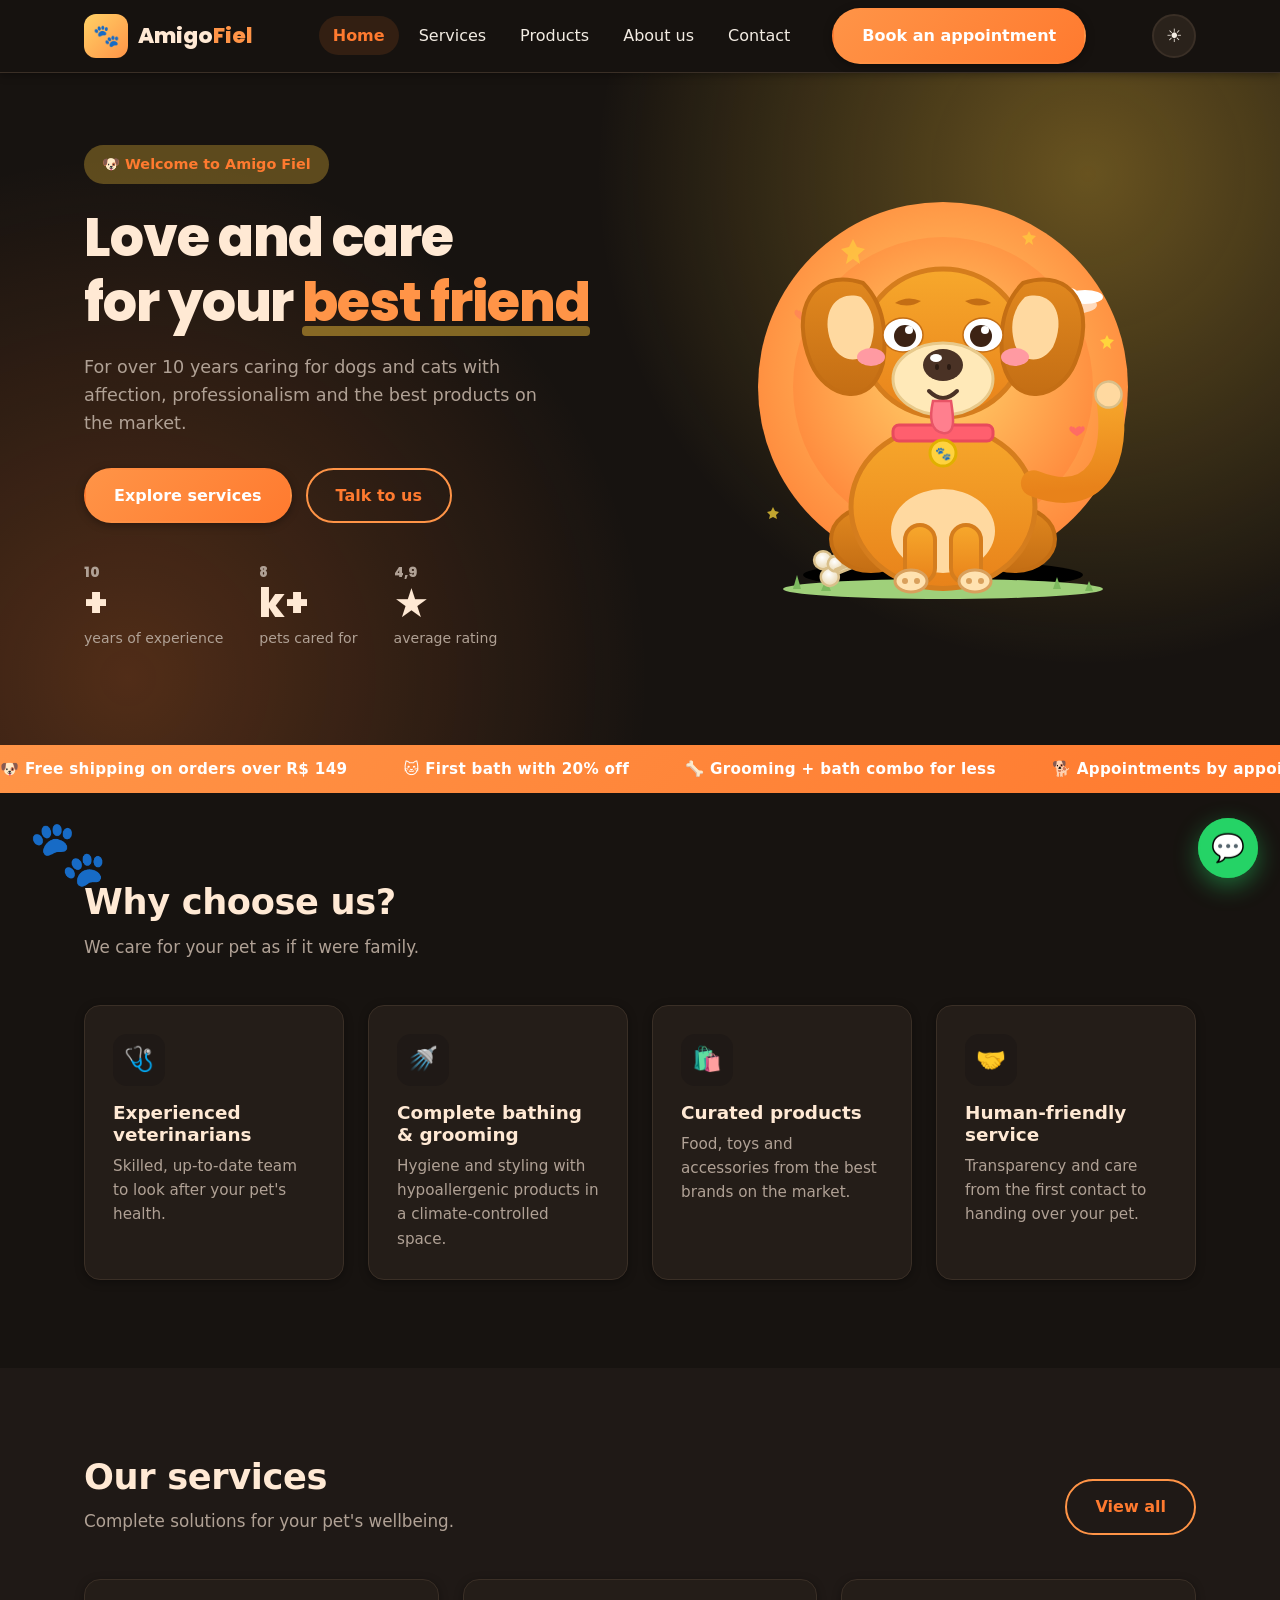
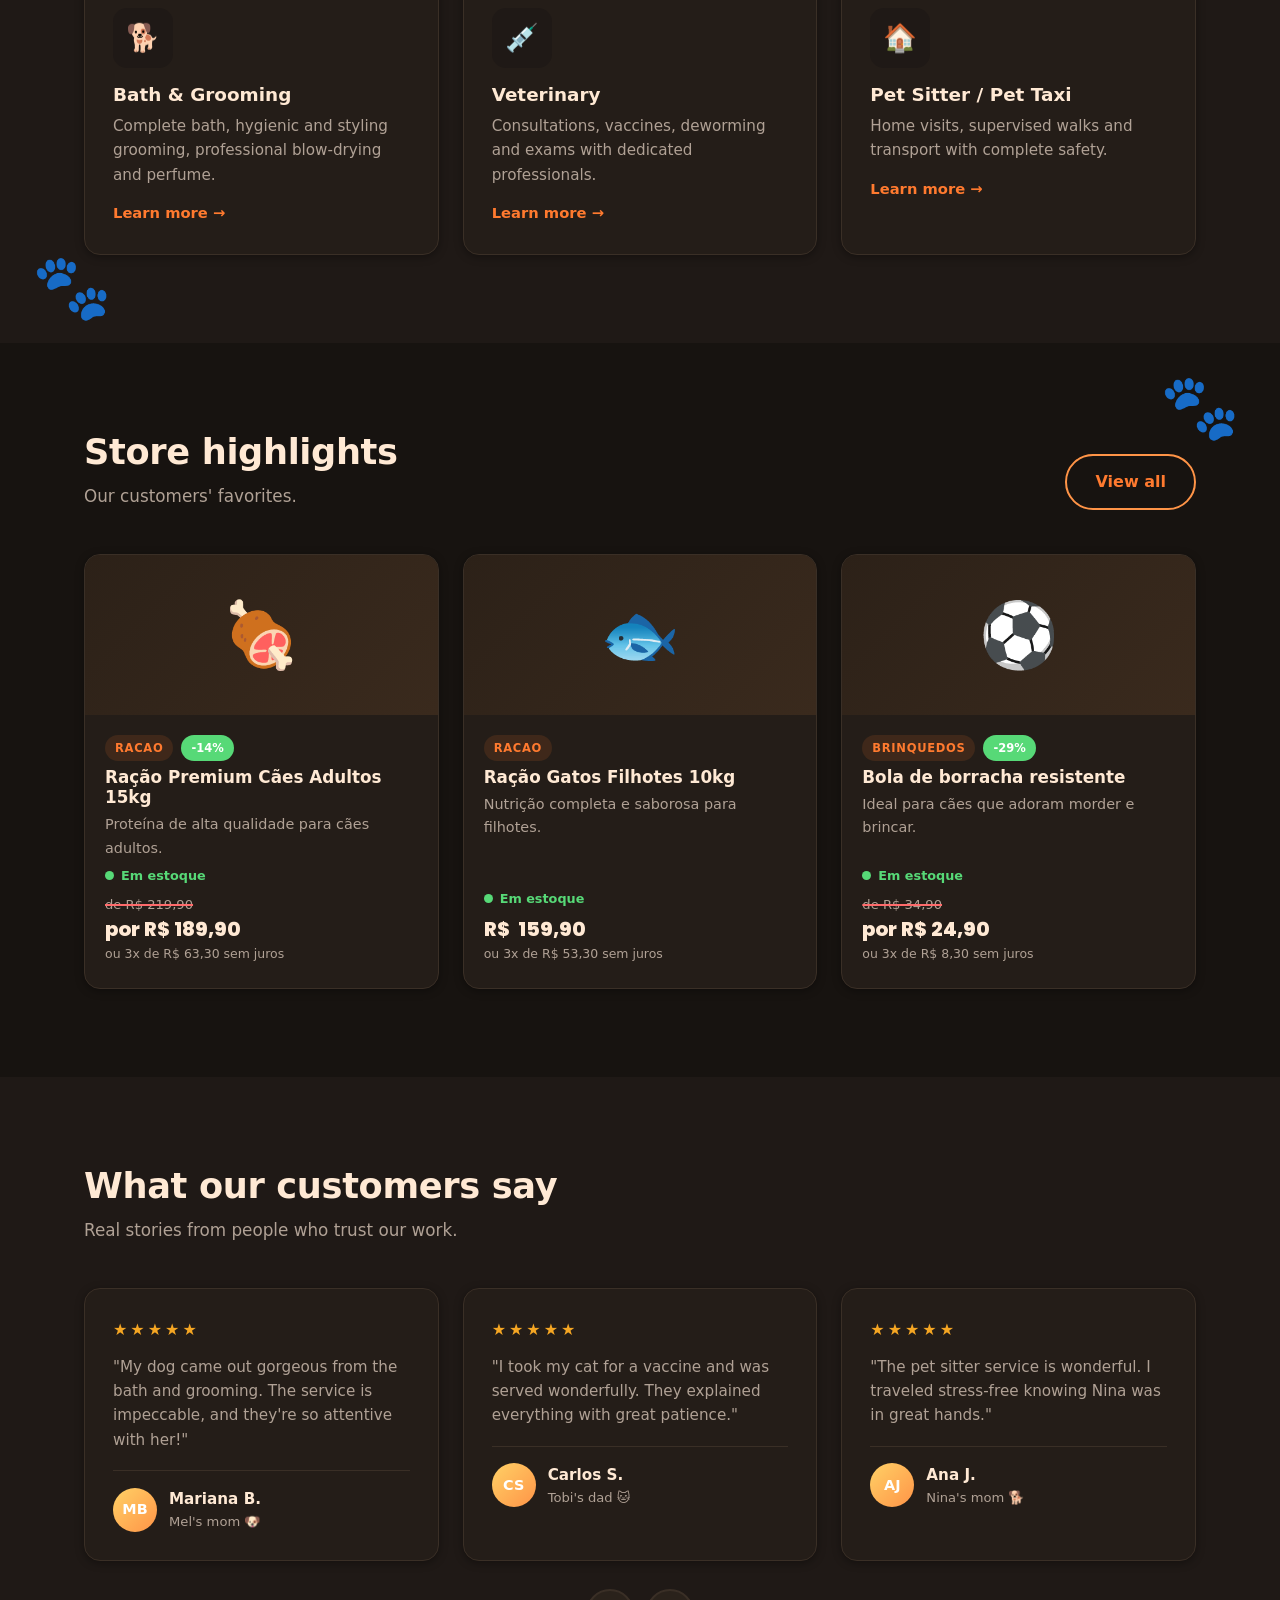
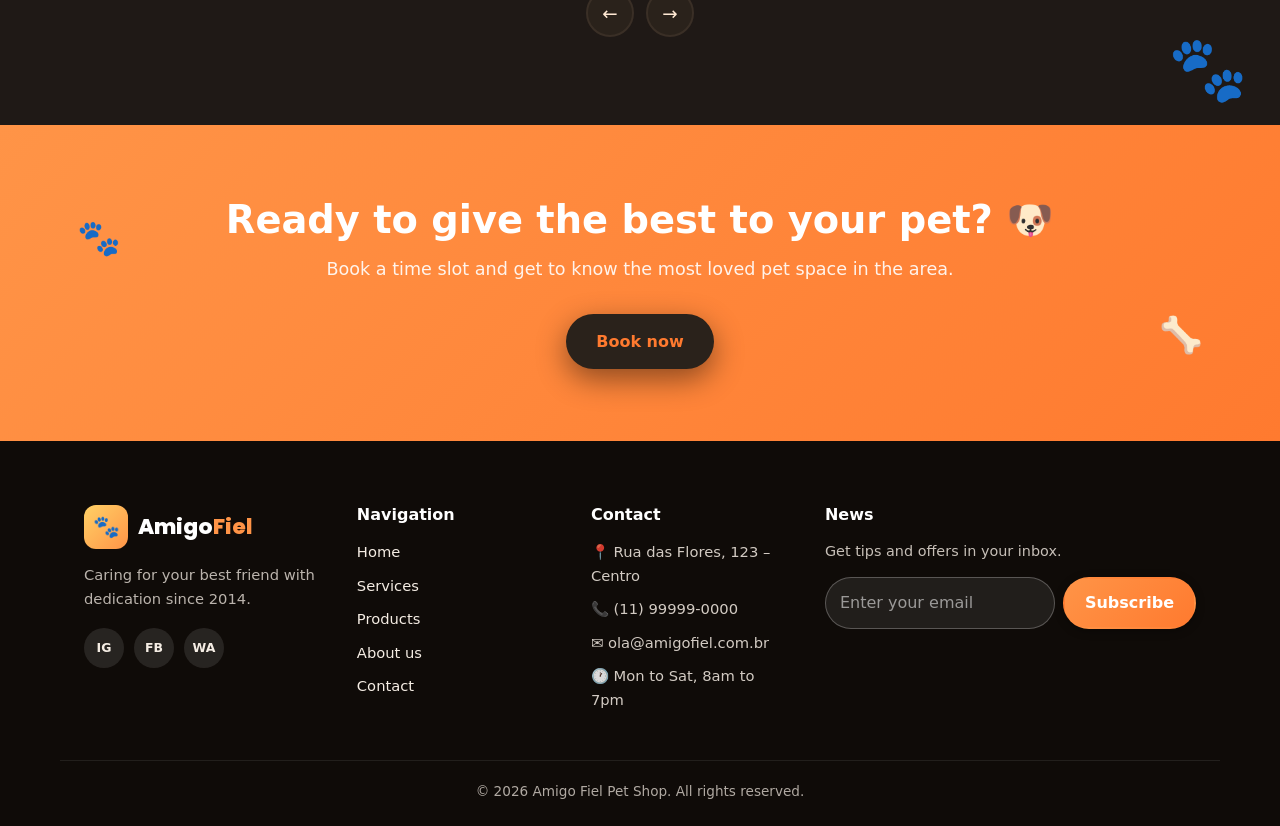
==== commit 5b7004d1: "Traduzir site para inglês (index.html)" ====
--- a/index.html
+++ b/index.html
@@ -1,544 +1,543 @@
-﻿<!DOCTYPE html>
-<html lang="en">
-<head>
-  <meta charset="UTF-8">
-  <meta name="viewport" content="width=device-width, initial-scale=1.0">
-  <meta property="og:locale" content="en_US">
-  <meta name="description" content="Amigo Fiel Pet Shop — Everything for your pet: grooming, vet care, products and more.">
-  <title>Amigo Fiel Pet Shop | Complete Care for Your Pet</title>
-  <link rel="icon" href="data:image/svg+xml,<svg xmlns='http://www.w3.org/2000/svg' viewBox='0 0 100 100'><text y='.9em' font-size='90'>🐾</text></svg>">
-  <link rel="preconnect" href="https://fonts.googleapis.com">
-  <link rel="preconnect" href="https://fonts.gstatic.com" crossorigin>
-  <link href="https://fonts.googleapis.com/css2?family=Inter:wght@400;500;600;700;800&family=Poppins:wght@600;700;800&display=swap" rel="stylesheet">
-  <link rel="stylesheet" href="css/style.css">
-  <script>
-    (function () {
-      try {
-        var t = localStorage.getItem('af-theme') || 'dark';
-        document.documentElement.setAttribute('data-theme', t);
-      } catch (e) {
-        document.documentElement.setAttribute('data-theme', 'dark');
-      }
-    })();
-  </script>
-
-<style id="ev-anim">
-  /* ===== Evans Animation Boost ===== */
-  .ev-reveal {
-    opacity: 0;
-    transform: translateY(28px);
-    transition: opacity .7s cubic-bezier(.22,.61,.36,1), transform .7s cubic-bezier(.22,.61,.36,1);
-  }
-  .ev-reveal.ev-visible {
-    opacity: 1;
-    transform: translateY(0);
-  }
-  @keyframes ev-hero-fade {
-    from { opacity: 0; transform: translateY(24px); }
-    to { opacity: 1; transform: translateY(0); }
-  }
-  header, .hero, [class*="hero"], [class*="banner"], section:first-of-type {
-    animation: ev-hero-fade .9s cubic-bezier(.22,.61,.36,1) both;
-  }
-  img {
-    transition: transform .45s cubic-bezier(.22,.61,.36,1), box-shadow .45s ease;
-  }
-  [class*="card"]:hover img, .gallery img:hover, figure img:hover, img:hover {
-    transform: scale(1.03);
-  }
-  [class*="card"], .gallery figure, figure {
-    transition: transform .35s cubic-bezier(.22,.61,.36,1), box-shadow .35s ease, border-color .35s ease;
-  }
-  [class*="card"]:hover, .gallery figure:hover, figure:hover {
-    transform: translateY(-6px);
-    box-shadow: 0 18px 40px rgba(0,0,0,.15);
-  }
-  a[href*="wa.me"], a[href*="whatsapp"], .btn, button, [role="button"] {
-    transition: transform .3s cubic-bezier(.22,.61,.36,1), box-shadow .3s ease, background .3s ease;
-  }
-  a[href*="wa.me"]:hover, a[href*="whatsapp"]:hover, .btn:hover, button:hover {
-    transform: translateY(-2px);
-  }
-  section h1, section h2, section h3, section p, section li, section div, section span, section img, section ul {
-    opacity: 0;
-    animation: ev-hero-fade .8s cubic-bezier(.22,.61,.36,1) forwards;
-  }
-  section .ev-reveal, section .ev-reveal * { animation: none; opacity: 1; }
-  @media (prefers-reduced-motion: reduce) {
-    .ev-reveal { opacity: 1; transform: none; transition: none; }
-    * { animation: none !important; transition: none !important; }
-  }
-</style>
-
-
-</head>
-<body>
-  <header class="header" id="header">
-    <div class="container header__inner">
-      <a href="index.html" class="logo" aria-label="Amigo Fiel Pet Shop — Home">
-        <span class="logo__icon" aria-hidden="true">🐾</span>
-        <span class="logo__text">Amigo<span>Fiel</span></span>
-      </a>
-      <nav class="nav" id="nav" aria-label="Navegação principal">
-        <ul class="nav__list">
-          <li><a href="index.html" class="nav__link is-active" aria-current="page">Home</a></li>
-          <li><a href="servicos.html" class="nav__link">Services</a></li>
-          <li><a href="produtos.html" class="nav__link">Products</a></li>
-          <li><a href="sobre.html" class="nav__link">About Us</a></li>
-          <li><a href="contato.html" class="nav__link">Contact</a></li>
-        </ul>
-        <a href="contato.html#agendamento" class="btn btn--primary nav__cta">Book an appointment</a>
-      </nav>
-      <button class="theme-toggle" id="themeToggle" type="button" aria-label="Toggle light/dark theme">
-        <span class="theme-toggle__icon theme-toggle__icon--moon" aria-hidden="true">🌙</span>
-        <span class="theme-toggle__icon theme-toggle__icon--sun" aria-hidden="true">☀️</span>
-      </button>
-      <button class="nav__toggle" id="navToggle" aria-label="Open menu" aria-expanded="false" aria-controls="nav">
-        <span></span><span></span><span></span>
-      </button>
-    </div>
-  </header>
-
-  <main>
-    <section class="hero">
-      <div class="container hero__inner">
-        <div class="hero__content">
-          <span class="badge">🐶 Welcome to Amigo Fiel</span>
-          <h1 class="hero__title">Love and care <br>for your <em>best friend</em></h1>
-          <p class="hero__subtitle">For over 10 years we've been caring for dogs and cats with love, professionalism and the best products on the market.</p>
-          <div class="hero__actions">
-            <a href="servicos.html" class="btn btn--primary">Explore services</a>
-            <a href="contato.html" class="btn btn--ghost">Get in touch</a>
-          </div>
-          <ul class="hero__stats">
-            <li data-reveal><strong><span class="stat-counter" data-target="10">10</span>+</strong><span>years of experience</span></li>
-            <li data-reveal><strong><span class="stat-counter" data-target="8" data-suffix="k">8</span>k+</strong><span>pets cared for</span></li>
-            <li data-reveal><strong><span class="stat-counter" data-target="4.9" data-decimals="1">4.9</span>★</strong><span>average rating</span></li>
-          </ul>
-        </div>
-        <div class="hero__image" role="img" aria-label="Happy caramel-coloured dog sitting with a bone behind him">
-          <svg viewBox="0 0 420 420" xmlns="http://www.w3.org/2000/svg" class="hero__svg">
-            <defs>
-              <radialGradient id="cachorrinhoSol" cx="0.5" cy="0.45" r="0.55">
-                <stop offset="0%" stop-color="#ffd36b"/>
-                <stop offset="100%" stop-color="#ff8a3d"/>
-              </radialGradient>
-              <linearGradient id="peloCao" x1="0" y1="0" x2="0" y2="1">
-                <stop offset="0%" stop-color="#f7a82c"/>
-                <stop offset="100%" stop-color="#e8821a"/>
-              </linearGradient>
-              <linearGradient id="peloEscuro" x1="0" y1="0" x2="0" y2="1">
-                <stop offset="0%" stop-color="#e1881f"/>
-                <stop offset="100%" stop-color="#c46e14"/>
-              </linearGradient>
-              <radialGradient id="ossoGrad" cx="0.5" cy="0.35" r="0.7">
-                <stop offset="0%" stop-color="#ffffff"/>
-                <stop offset="100%" stop-color="#e8d4a8"/>
-              </radialGradient>
-            </defs>
-
-            <!-- Sol de fundo -->
-            <circle cx="210" cy="200" r="185" fill="url(#cachorrinhoSol)" opacity="0.22"/>
-            <circle cx="210" cy="200" r="150" fill="url(#cachorrinhoSol)" opacity="0.30"/>
-
-            <!-- Estrelinhas piscando -->
-            <g fill="#ffd93b">
-              <path d="M120 52 L124 60 L132 62 L125 68 L127 77 L120 72 L113 77 L115 68 L108 62 L116 60 Z">
-                <animate attributeName="opacity" values="0.5;1;0.5" dur="2.2s" repeatCount="indefinite"/>
-              </path>
-              <path d="M296 44 L298 48 L303 49 L299 53 L300 58 L296 55 L292 58 L293 53 L289 49 L294 48 Z">
-                <animate attributeName="opacity" values="1;0.45;1" dur="2.8s" begin="0.6s" repeatCount="indefinite"/>
-              </path>
-              <path d="M374 148 L376 152 L381 153 L377 157 L378 162 L374 159 L370 162 L371 157 L367 153 L372 152 Z">
-                <animate attributeName="opacity" values="0.5;1;0.5" dur="2.5s" begin="1.2s" repeatCount="indefinite"/>
-              </path>
-              <path d="M40 320 L42 324 L46 325 L43 328 L44 332 L40 330 L36 332 L37 328 L34 325 L38 324 Z">
-                <animate attributeName="opacity" values="0.4;0.9;0.4" dur="3s" begin="0.3s" repeatCount="indefinite"/>
-              </path>
-            </g>
-
-            <!-- Nuvem -->
-            <g>
-              <ellipse cx="340" cy="118" rx="24" ry="9" fill="#fff" opacity="0.85">
-                <animate attributeName="opacity" values="0.85;0.55;0.85" dur="3.6s" repeatCount="indefinite"/>
-              </ellipse>
-              <ellipse cx="352" cy="110" rx="18" ry="7" fill="#fff" opacity="0.7"/>
-              <ellipse cx="330" cy="106" rx="15" ry="6" fill="#fff" opacity="0.75"/>
-            </g>
-
-            <!-- Corações flutuando -->
-            <g fill="#ff5f6e">
-              <g transform="translate(70 130)">
-                <animateTransform attributeName="transform" type="translate" values="70 130; 66 118; 70 130" dur="2.8s" repeatCount="indefinite"/>
-                <path d="M0 0 C 4 -6 12 -8 14 -3 C 16 -9 24 -6 22 2 C 20 9 4 18 4 18 C 4 18 -12 9 -14 2 C -16 -6 -8 -9 -6 -3 C -4 -8 0 0 0 0 Z" transform="scale(0.5)">
-                  <animate attributeName="opacity" values="0;0.9;0" dur="2.8s" repeatCount="indefinite"/>
-                </path>
-              </g>
-              <g transform="translate(344 250)">
-                <animateTransform attributeName="transform" type="translate" values="344 250; 342 240; 344 250" dur="3.2s" begin="1s" repeatCount="indefinite"/>
-                <path d="M0 0 C 4 -6 12 -8 14 -3 C 16 -9 24 -6 22 2 C 20 9 4 18 4 18 C 4 18 -12 9 -14 2 C -16 -6 -8 -9 -6 -3 C -4 -8 0 0 0 0 Z" transform="scale(0.42)">
-                  <animate attributeName="opacity" values="0;0.9;0" dur="3.2s" begin="1s" repeatCount="indefinite"/>
-                </path>
-              </g>
-            </g>
-
-            <!-- Sombra no chão -->
-            <ellipse cx="210" cy="388" rx="140" ry="14" fill="#000" opacity="0.14"/>
-            <!-- Grama -->
-            <ellipse cx="210" cy="402" rx="160" ry="10" fill="#9fd07a" opacity="0.55"/>
-            <g fill="#7cb95e">
-              <path d="M60 402 L64 388 L68 402 Z"/>
-              <path d="M88 404 L93 392 L98 404 Z"/>
-              <path d="M320 402 L324 390 L328 402 Z"/>
-              <path d="M352 404 L356 394 L360 404 Z"/>
-            </g>
-
-            <!-- Osso ATRÁS do cachorro (semi-escondido à esquerda) -->
-            <g transform="rotate(-22 150 356)">
-              <g>
-                <animateTransform attributeName="transform" type="translate" values="0 0; 0 -5; 0 0" dur="2.2s" repeatCount="indefinite"/>
-                <!-- corpo do osso -->
-                <rect x="92" y="350" width="78" height="18" rx="6" fill="url(#ossoGrad)" stroke="#d9bf8a" stroke-width="2.5"/>
-                <!-- nós do osso (clássicos: 3 bolinhas em cada ponta) -->
-                <circle cx="88" cy="350" r="9" fill="url(#ossoGrad)" stroke="#d9bf8a" stroke-width="2.5"/>
-                <circle cx="88" cy="368" r="9" fill="url(#ossoGrad)" stroke="#d9bf8a" stroke-width="2.5"/>
-                <circle cx="98" cy="358" r="7.5" fill="url(#ossoGrad)" stroke="#d9bf8a" stroke-width="2.5"/>
-                <circle cx="174" cy="350" r="9" fill="url(#ossoGrad)" stroke="#d9bf8a" stroke-width="2.5"/>
-                <circle cx="174" cy="368" r="9" fill="url(#ossoGrad)" stroke="#d9bf8a" stroke-width="2.5"/>
-                <circle cx="164" cy="358" r="7.5" fill="url(#ossoGrad)" stroke="#d9bf8a" stroke-width="2.5"/>
-                <!-- sombra interna do osso -->
-                <rect x="94" y="362" width="74" height="4" rx="2" fill="#d9bf8a" opacity="0.35"/>
-              </g>
-            </g>
-
-            <!-- Patas traseiras (atrás) -->
-            <ellipse cx="138" cy="352" rx="40" ry="32" fill="url(#peloEscuro)" stroke="#c46e14" stroke-width="4"/>
-            <ellipse cx="282" cy="352" rx="40" ry="32" fill="url(#peloEscuro)" stroke="#c46e14" stroke-width="4"/>
-
-            <!-- Corpo -->
-            <g>
-              <ellipse cx="210" cy="320" rx="92" ry="80" fill="url(#peloCao)" stroke="#d57d1d" stroke-width="5">
-                <animate attributeName="ry" values="80;82;80" dur="3.6s" repeatCount="indefinite"/>
-              </ellipse>
-              <!-- barriga mais clara -->
-              <ellipse cx="210" cy="344" rx="52" ry="42" fill="#ffd9a0" opacity="0.45"/>
-            </g>
-
-            <!-- Patas dianteiras -->
-            <rect x="172" y="338" width="30" height="58" rx="15" fill="url(#peloCao)" stroke="#d57d1d" stroke-width="4"/>
-            <rect x="218" y="338" width="30" height="58" rx="15" fill="url(#peloCao)" stroke="#d57d1d" stroke-width="4"/>
-            <!-- dedinhos das patas -->
-            <ellipse cx="178" cy="394" rx="16" ry="11" fill="#ffe2b0" stroke="#d9a05c" stroke-width="3"/>
-            <ellipse cx="242" cy="394" rx="16" ry="11" fill="#ffe2b0" stroke="#d9a05c" stroke-width="3"/>
-            <circle cx="172" cy="394" r="3" fill="#d9a05c"/>
-            <circle cx="184" cy="394" r="3" fill="#d9a05c"/>
-            <circle cx="236" cy="394" r="3" fill="#d9a05c"/>
-            <circle cx="248" cy="394" r="3" fill="#d9a05c"/>
-
-            <!-- Coleira -->
-            <rect x="160" y="238" width="100" height="16" rx="6" fill="#ff5f6e" stroke="#e84a5c" stroke-width="3"/>
-            <!-- medalha -->
-            <circle cx="210" cy="266" r="13" fill="#ffd23f" stroke="#e0b000" stroke-width="3"/>
-            <text x="210" y="271" text-anchor="middle" font-size="13" font-family="Poppins, sans-serif" font-weight="800" fill="#a07400">🐾</text>
-
-            <!-- Cabeça -->
-            <ellipse cx="210" cy="156" rx="80" ry="74" fill="url(#peloCao)" stroke="#d57d1d" stroke-width="5"/>
-
-            <!-- Orelhas caídas -->
-            <path d="M 130 96 C 80 80 56 122 78 176 C 92 210 138 224 150 176 C 156 134 144 110 130 96 Z" fill="url(#peloEscuro)" stroke="#c46e14" stroke-width="4"/>
-            <path d="M 290 96 C 340 80 364 122 342 176 C 328 210 282 224 270 176 C 264 134 276 110 290 96 Z" fill="url(#peloEscuro)" stroke="#c46e14" stroke-width="4"/>
-            <!-- interior das orelhas -->
-            <path d="M 128 110 C 100 102 86 130 100 160 C 110 176 130 178 138 158 C 144 138 140 122 128 110 Z" fill="#ffd9a0" opacity="0.55"/>
-            <path d="M 292 110 C 320 102 334 130 320 160 C 310 176 290 178 282 158 C 276 138 280 122 292 110 Z" fill="#ffd9a0" opacity="0.55"/>
-
-            <!-- Sobrancelhas -->
-            <path d="M 162 116 Q 174 108 188 114 Q 176 122 162 116 Z" fill="#c46e14"/>
-            <path d="M 232 114 Q 246 108 258 116 Q 244 122 232 114 Z" fill="#c46e14"/>
-
-            <!-- Olhos: branco + pupila + highlight + linha de pálpebra que aparece no piscar -->
-            <!-- olho esquerdo -->
-            <ellipse cx="170" cy="148" rx="20" ry="17" fill="#fff" stroke="#c46e14" stroke-width="1.5">
-              <animate attributeName="ry" values="17;17;17;1.5;17;17" keyTimes="0;0.6;0.92;0.95;0.97;1" dur="5s" repeatCount="indefinite"/>
-            </ellipse>
-            <circle cx="172" cy="149" r="11" fill="#3d2314">
-              <animate attributeName="r" values="11;11;11;1.5;11;11" keyTimes="0;0.6;0.92;0.95;0.97;1" dur="5s" repeatCount="indefinite"/>
-            </circle>
-            <circle cx="176" cy="143" r="4" fill="#fff" opacity="0.95">
-              <animate attributeName="r" values="4;4;4;0;4;4" keyTimes="0;0.6;0.92;0.95;0.97;1" dur="5s" repeatCount="indefinite"/>
-            </circle>
-            <!-- linha da pálpebra (curva escura) aparece só Pisca -->
-            <path d="M 150 148 Q 170 142 190 148" stroke="#3d2314" stroke-width="3" fill="none" stroke-linecap="round" opacity="0">
-              <animate attributeName="opacity" values="0;0;0;1;0;0" keyTimes="0;0.6;0.92;0.95;0.97;1" dur="5s" repeatCount="indefinite"/>
-            </path>
-
-            <!-- olho direito -->
-            <ellipse cx="250" cy="148" rx="20" ry="17" fill="#fff" stroke="#c46e14" stroke-width="1.5">
-              <animate attributeName="ry" values="17;17;17;1.5;17;17" keyTimes="0;0.6;0.92;0.95;0.97;1" dur="5s" repeatCount="indefinite"/>
-            </ellipse>
-            <circle cx="248" cy="149" r="11" fill="#3d2314">
-              <animate attributeName="r" values="11;11;11;1.5;11;11" keyTimes="0;0.6;0.92;0.95;0.97;1" dur="5s" repeatCount="indefinite"/>
-            </circle>
-            <circle cx="252" cy="143" r="4" fill="#fff" opacity="0.95">
-              <animate attributeName="r" values="4;4;4;0;4;4" keyTimes="0;0.6;0.92;0.95;0.97;1" dur="5s" repeatCount="indefinite"/>
-            </circle>
-            <path d="M 230 148 Q 250 142 270 148" stroke="#3d2314" stroke-width="3" fill="none" stroke-linecap="round" opacity="0">
-              <animate attributeName="opacity" values="0;0;0;1;0;0" keyTimes="0;0.6;0.92;0.95;0.97;1" dur="5s" repeatCount="indefinite"/>
-            </path>
-
-            <!-- Focinho -->
-            <ellipse cx="210" cy="192" rx="50" ry="36" fill="#ffe9b8" stroke="#e8c98a" stroke-width="3"/>
-            <!-- nariz -->
-            <ellipse cx="210" cy="178" rx="20" ry="16" fill="#4a3225"/>
-            <ellipse cx="203" cy="171" rx="6" ry="4" fill="#fff" opacity="0.9"/>
-            <!-- narinas -->
-            <ellipse cx="204" cy="180" rx="2" ry="3" fill="#2a1a12"/>
-            <ellipse cx="216" cy="180" rx="2" ry="3" fill="#2a1a12"/>
-            <!-- boca -->
-            <path d="M 196 204 Q 210 218 224 204" stroke="#4a3225" stroke-width="4" fill="none" stroke-linecap="round"/>
-            <path d="M 210 214 V 222" stroke="#4a3225" stroke-width="4" stroke-linecap="round"/>
-            <!-- língua -->
-            <path d="M 200 214 C 196 232 198 244 210 246 C 224 248 220 228 218 214 Z" fill="#ff7f8e" stroke="#e85466" stroke-width="2.5"/>
-
-            <!-- Bochechas coradas -->
-            <ellipse cx="138" cy="170" rx="14" ry="9" fill="#ff9aa2" opacity="0.45"/>
-            <ellipse cx="282" cy="170" rx="14" ry="9" fill="#ff9aa2" opacity="0.45"/>
-
-            <!-- Rabo abanando (atrás, à direita) -->
-            <g transform="rotate(0 312 300)">
-              <path d="M 300 296 C 360 326 388 280 382 214" stroke="url(#peloCao)" stroke-width="26" fill="none" stroke-linecap="round">
-                <animateTransform attributeName="transform" type="rotate" values="-10 304 286; 14 304 286; -10 304 286" dur="1.1s" repeatCount="indefinite"/>
-              </path>
-              <!-- ponta do rabo mais clara -->
-              <circle cx="382" cy="214" r="13" fill="#ffd9a0" stroke="#d9bf8a" stroke-width="2.5">
-                <animateTransform attributeName="transform" type="rotate" values="-10 304 286; 14 304 286; -10 304 286" dur="1.1s" repeatCount="indefinite"/>
-              </circle>
-            </g>
-          </svg>
-        </div>
-      </div>
-    </section>
-
-    <div class="marquee" aria-hidden="true">
-      <div class="marquee__track">
-        <span>🐶 Free delivery over R$ 149</span>
-        <span>🐱 20% off your first groom</span>
-        <span>🦴 Groom + bath combo for less</span>
-        <span>🐕 Vet appointments available every day</span>
-        <span>🐾 5% off when you pay via PIX</span>
-        <span>🐶 Free delivery over R$ 149</span>
-        <span>🐱 20% off your first groom</span>
-        <span>🦴 Groom + bath combo for less</span>
-        <span>🐕 Vet appointments available every day</span>
-        <span>🐾 5% off when you pay via PIX</span>
-      </div>
-    </div>
-
-    <section class="section features" id="diferenciais">
-      <span class="deco-paw deco-paw--tl" aria-hidden="true">🐾</span>
-      <div class="container">
-        <h2 class="section__title">Why choose us?</h2>
-        <p class="section__subtitle">We look after your pet as if they were family.</p>
-        <div class="grid grid--4">
-          <article class="card card--feature" data-reveal>
-            <span class="card__icon" aria-hidden="true">🩺</span>
-            <h3>Experienced Vets</h3>
-            <p>A skilled, up-to-date team caring for your pet's health.</p>
-          </article>
-          <article class="card card--feature" data-reveal>
-            <span class="card__icon" aria-hidden="true">🚿</span>
-            <h3>Full Grooming</h3>
-            <p>Hygiene and styling with hypoallergenic products in air-conditioned, comfortable facilities.</p>
-          </article>
-          <article class="card card--feature" data-reveal>
-            <span class="card__icon" aria-hidden="true">🛍️</span>
-            <h3>Hand-Picked Products</h3>
-            <p>Food, toys and accessories from the best brands around.</p>
-          </article>
-          <article class="card card--feature" data-reveal>
-            <span class="card__icon" aria-hidden="true">🤝</span>
-            <h3>Friendly, Personal Service</h3>
-            <p>Transparency and genuine attention from first contact to handover.</p>
-          </article>
-        </div>
-      </div>
-    </section>
-
-    <section class="section section--tinted services" id="servicos">
-      <span class="deco-paw deco-paw--bl" aria-hidden="true">🐾</span>
-      <div class="container">
-        <div class="section__head">
-          <div>
-            <h2 class="section__title">Our services</h2>
-            <p class="section__subtitle">Complete solutions for your pet's wellbeing.</p>
-          </div>
-          <a href="servicos.html" class="btn btn--ghost">View all</a>
-        </div>
-        <div class="grid grid--3">
-          <article class="card" data-reveal>
-            <span class="card__icon card__icon--lg" aria-hidden="true">🐕</span>
-            <h3>Bath &amp; Groom</h3>
-            <p>Full bath, hygiene and styling trims, professional blow-dry and a finishing fragrance.</p>
-            <a href="servicos.html#banho-tosa" class="card__link">Learn more →</a>
-          </article>
-          <article class="card" data-reveal>
-            <span class="card__icon card__icon--lg" aria-hidden="true">💉</span>
-            <h3>Veterinary Care</h3>
-            <p>Consultations, vaccinations, worming and tests with dedicated professionals.</p>
-            <a href="servicos.html#veterinaria" class="card__link">Learn more →</a>
-          </article>
-          <article class="card" data-reveal>
-            <span class="card__icon card__icon--lg" aria-hidden="true">🏠</span>
-            <h3>Pet Sitting / Pet Taxi</h3>
-            <p>Home visits, supervised walks and fully safe transport.</p>
-            <a href="servicos.html#taxi-pet" class="card__link">Learn more →</a>
-          </article>
-        </div>
-      </div>
-    </section>
-
-    <section class="section products" id="produtos">
-      <span class="deco-paw deco-paw--tr" aria-hidden="true">🐾</span>
-      <div class="container">
-        <div class="section__head">
-          <div>
-            <h2 class="section__title">Shop highlights</h2>
-            <p class="section__subtitle">Our customers' favourites.</p>
-          </div>
-          <a href="produtos.html" class="btn btn--ghost">View all</a>
-        </div>
-        <div class="grid grid--3" id="productGrid">
-          <!-- produtos inseridos via JS -->
-        </div>
-      </div>
-    </section>
-
-    <section class="section section--tinted testimonials" id="depoimentos">
-      <span class="deco-paw deco-paw--br" aria-hidden="true">🐾</span>
-      <div class="container">
-        <h2 class="section__title">What our customers say</h2>
-        <p class="section__subtitle">Real stories from people who trust our work.</p>
-        <div class="testimonials__slider" id="slider">
-          <article class="card card--testimonial" data-reveal>
-            <div class="testimonial__stars" aria-label="5 estrelas">★★★★★</div>
-            <p>"My dog came out of the groom looking gorgeous. The service is impeccable — so caring with her!"</p>
-            <footer>
-              <span class="testimonial__avatar" aria-hidden="true">MB</span>
-              <div><strong>Mariana B.</strong><span>Mel's owner 🐶</span></div>
-            </footer>
-          </article>
-          <article class="card card--testimonial" data-reveal>
-            <div class="testimonial__stars" aria-label="5 estrelas">★★★★★</div>
-            <p>"I took my cat for his vaccinations and was really well looked after. They explained everything so patiently."</p>
-            <footer class="testimonial__footer">
-              <span class="testimonial__avatar" aria-hidden="true">CS</span>
-              <div><strong>Carlos S.</strong><span>Tobi's dad 🐱</span></div>
-            </footer>
-          </article>
-          <article class="card card--testimonial" data-reveal>
-            <div class="testimonial__stars" aria-label="5 estrelas">★★★★★</div>
-            <p>"The pet sitting service is wonderful. I travelled with total peace of mind knowing Nina was in great hands."</p>
-            <footer class="testimonial__footer">
-              <span class="testimonial__avatar" aria-hidden="true">AJ</span>
-              <div><strong>Ana J.</strong><span>Nina's mum 🐕</span></div>
-            </footer>
-          </article>
-        </div>
-        <div class="slider__controls">
-          <button class="slider__btn" id="prevSlide" aria-label="Previous testimonial">←</button>
-          <button class="slider__btn" id="nextSlide" aria-label="Next testimonial">→</button>
-        </div>
-      </div>
-    </section>
-
-    <section class="section cta">
-      <span class="deco-heart deco-heart--l" aria-hidden="true">🐾</span>
-      <span class="deco-heart deco-heart--r" aria-hidden="true">🦴</span>
-      <div class="container cta__inner">
-        <h2>Ready to give your pet the very best? 🐶</h2>
-        <p>Book an appointment and discover the most loved pet space in the area.</p>
-        <a href="contato.html#agendamento" class="btn btn--light">Book now</a>
-      </div>
-    </section>
-  </main>
-
-  <footer class="footer">
-    <div class="container footer__grid">
-      <div class="footer__brand">
-        <a href="index.html" class="logo logo--footer">
-          <span class="logo__icon" aria-hidden="true">🐾</span>
-          <span class="logo__text">Amigo<span>Fiel</span></span>
-        </a>
-        <p>Caring for your best friend with dedication since 2014.</p>
-        <div class="footer__social">
-          <a href="#" aria-label="Instagram">IG</a>
-          <a href="#" aria-label="Facebook">FB</a>
-          <a href="#" aria-label="WhatsApp">WA</a>
-        </div>
-      </div>
-      <nav class="footer__nav" aria-label="Footer links">
-        <h3>Navigation</h3>
-        <ul>
-          <li><a href="index.html">Home</a></li>
-          <li><a href="servicos.html">Services</a></li>
-          <li><a href="produtos.html">Products</a></li>
-          <li><a href="sobre.html">About Us</a></li>
-          <li><a href="contato.html">Contact</a></li>
-        </ul>
-      </nav>
-      <div class="footer__contact">
-        <h3>Contact</h3>
-        <ul>
-          <li>📍 Rua das Flores, 123 – Downtown</li>
-          <li>📞 (11) 99999-0000</li>
-          <li>✉️ ola@amigofiel.com.br</li>
-          <li>🕐 Mon–Sat, 8am–7pm</li>
-        </ul>
-      </div>
-      <div class="footer__news">
-        <h3>Newsletter</h3>
-        <p>Get tips and offers straight to your inbox.</p>
-        <form class="newsletter" id="newsletterForm" novalidate>
-          <label class="sr-only" for="newsEmail">Your email</label>
-          <input type="email" id="newsEmail" name="email" placeholder="Enter your email" required>
-          <button type="submit" class="btn btn--primary">Subscribe</button>
-        </form>
-        <p class="form__msg" id="newsMsg" role="status"></p>
-      </div>
-    </div>
-    <div class="container footer__bottom">
-      <p>© <span id="year"></span> Amigo Fiel Pet Shop. All rights reserved.</p>
-    </div>
-  </footer>
-
-  <a class="whatsapp-float" href="https://wa.me/5511999990000?text=Hello%2C%20I%20came%20across%20your%20site%20and%20would%20like%20a%20quote" target="_blank" rel="noopener" aria-label="Chat on WhatsApp">
-    <span aria-hidden="true">💬</span>
-  </a>
-
-  <script src="js/main.js"></script>
-
-<script id="ev-anim-js">
-(function () {
-  var prefersReduced = window.matchMedia && window.matchMedia('(prefers-reduced-motion: reduce)').matches;
-  if (prefersReduced) return;
-  // Reveal on scroll for sections/headings (only when they exist already)
-  var targets = document.querySelectorAll('section > div, section > h2, section > h3, article, .gallery figure, .grid > *');
-  var uniq = [];
-  targets.forEach(function (el) { if (uniq.indexOf(el) === -1) uniq.push(el); });
-  uniq.forEach(function (el) {
-    if (el.classList.contains('ev-reveal')) return;
-    el.classList.add('ev-reveal');
-  });
-  var io = new IntersectionObserver(function (entries) {
-    entries.forEach(function (entry) {
-      if (entry.isIntersecting) {
-        entry.target.classList.add('ev-visible');
-        io.unobserve(entry.target);
-      }
-    });
-  }, { threshold: 0.08, rootMargin: '0px 0px -30px 0px' });
-  uniq.forEach(function (el) { io.observe(el); });
-})();
-</script>
-
-</body>
+﻿<!DOCTYPE html>
+<html lang="en">
+<head>
+  <meta charset="UTF-8">
+  <meta name="viewport" content="width=device-width, initial-scale=1.0">
+  <meta name="description" content="Amigo Fiel Pet Shop - Everything for your pet: grooming, veterinary care, products and more.">
+  <title>Amigo Fiel Pet Shop | Complete care for your pet</title>
+  <link rel="icon" href="data:image/svg+xml,<svg xmlns='http://www.w3.org/2000/svg' viewBox='0 0 100 100'><text y='.9em' font-size='90'>🐾</text></svg>">
+  <link rel="preconnect" href="https://fonts.googleapis.com">
+  <link rel="preconnect" href="https://fonts.gstatic.com" crossorigin>
+  <link href="https://fonts.googleapis.com/css2?family=Inter:wght@400;500;600;700;800&family=Poppins:wght@600;700;800&display=swap" rel="stylesheet">
+  <link rel="stylesheet" href="css/style.css">
+  <script>
+    (function () {
+      try {
+        var t = localStorage.getItem('af-theme') || 'dark';
+        document.documentElement.setAttribute('data-theme', t);
+      } catch (e) {
+        document.documentElement.setAttribute('data-theme', 'dark');
+      }
+    })();
+  </script>
+
+<style id="ev-anim">
+  /* ===== Evans Animation Boost ===== */
+  .ev-reveal {
+    opacity: 0;
+    transform: translateY(28px);
+    transition: opacity .7s cubic-bezier(.22,.61,.36,1), transform .7s cubic-bezier(.22,.61,.36,1);
+  }
+  .ev-reveal.ev-visible {
+    opacity: 1;
+    transform: translateY(0);
+  }
+  @keyframes ev-hero-fade {
+    from { opacity: 0; transform: translateY(24px); }
+    to { opacity: 1; transform: translateY(0); }
+  }
+  header, .hero, [class*="hero"], [class*="banner"], section:first-of-type {
+    animation: ev-hero-fade .9s cubic-bezier(.22,.61,.36,1) both;
+  }
+  img {
+    transition: transform .45s cubic-bezier(.22,.61,.36,1), box-shadow .45s ease;
+  }
+  [class*="card"]:hover img, .gallery img:hover, figure img:hover, img:hover {
+    transform: scale(1.03);
+  }
+  [class*="card"], .gallery figure, figure {
+    transition: transform .35s cubic-bezier(.22,.61,.36,1), box-shadow .35s ease, border-color .35s ease;
+  }
+  [class*="card"]:hover, .gallery figure:hover, figure:hover {
+    transform: translateY(-6px);
+    box-shadow: 0 18px 40px rgba(0,0,0,.15);
+  }
+  a[href*="wa.me"], a[href*="whatsapp"], .btn, button, [role="button"] {
+    transition: transform .3s cubic-bezier(.22,.61,.36,1), box-shadow .3s ease, background .3s ease;
+  }
+  a[href*="wa.me"]:hover, a[href*="whatsapp"]:hover, .btn:hover, button:hover {
+    transform: translateY(-2px);
+  }
+  section h1, section h2, section h3, section p, section li, section div, section span, section img, section ul {
+    opacity: 0;
+    animation: ev-hero-fade .8s cubic-bezier(.22,.61,.36,1) forwards;
+  }
+  section .ev-reveal, section .ev-reveal * { animation: none; opacity: 1; }
+  @media (prefers-reduced-motion: reduce) {
+    .ev-reveal { opacity: 1; transform: none; transition: none; }
+    * { animation: none !important; transition: none !important; }
+  }
+</style>
+
+
+</head>
+<body>
+  <header class="header" id="header">
+    <div class="container header__inner">
+      <a href="index.html" class="logo" aria-label="Amigo Fiel Pet Shop - Home page">
+        <span class="logo__icon" aria-hidden="true">🐾</span>
+        <span class="logo__text">Amigo<span>Fiel</span></span>
+      </a>
+      <nav class="nav" id="nav" aria-label="Main navigation">
+        <ul class="nav__list">
+          <li><a href="index.html" class="nav__link is-active" aria-current="page">Home</a></li>
+          <li><a href="servicos.html" class="nav__link">Services</a></li>
+          <li><a href="produtos.html" class="nav__link">Products</a></li>
+          <li><a href="sobre.html" class="nav__link">About us</a></li>
+          <li><a href="contato.html" class="nav__link">Contact</a></li>
+        </ul>
+        <a href="contato.html#agendamento" class="btn btn--primary nav__cta">Book an appointment</a>
+      </nav>
+      <button class="theme-toggle" id="themeToggle" type="button" aria-label="Toggle light and dark theme">
+        <span class="theme-toggle__icon theme-toggle__icon--moon" aria-hidden="true">🌙</span>
+        <span class="theme-toggle__icon theme-toggle__icon--sun" aria-hidden="true">☀️</span>
+      </button>
+      <button class="nav__toggle" id="navToggle" aria-label="Open menu" aria-expanded="false" aria-controls="nav">
+        <span></span><span></span><span></span>
+      </button>
+    </div>
+  </header>
+
+  <main>
+    <section class="hero">
+      <div class="container hero__inner">
+        <div class="hero__content">
+          <span class="badge">🐶 Welcome to Amigo Fiel</span>
+          <h1 class="hero__title">Love and care <br>for your <em>best friend</em></h1>
+          <p class="hero__subtitle">For over 10 years caring for dogs and cats with affection, professionalism and the best products on the market.</p>
+          <div class="hero__actions">
+            <a href="servicos.html" class="btn btn--primary">Explore services</a>
+            <a href="contato.html" class="btn btn--ghost">Talk to us</a>
+          </div>
+          <ul class="hero__stats">
+            <li data-reveal><strong><span class="stat-counter" data-target="10">10</span>+</strong><span>years of experience</span></li>
+            <li data-reveal><strong><span class="stat-counter" data-target="8" data-suffix="k">8</span>k+</strong><span>pets cared for</span></li>
+            <li data-reveal><strong><span class="stat-counter" data-target="4.9" data-decimals="1">4.9</span>★</strong><span>average rating</span></li>
+          </ul>
+        </div>
+        <div class="hero__image" role="img" aria-label="Happy caramel dog sitting with a bone behind it">
+          <svg viewBox="0 0 420 420" xmlns="http://www.w3.org/2000/svg" class="hero__svg">
+            <defs>
+              <radialGradient id="cachorrinhoSol" cx="0.5" cy="0.45" r="0.55">
+                <stop offset="0%" stop-color="#ffd36b"/>
+                <stop offset="100%" stop-color="#ff8a3d"/>
+              </radialGradient>
+              <linearGradient id="peloCao" x1="0" y1="0" x2="0" y2="1">
+                <stop offset="0%" stop-color="#f7a82c"/>
+                <stop offset="100%" stop-color="#e8821a"/>
+              </linearGradient>
+              <linearGradient id="peloEscuro" x1="0" y1="0" x2="0" y2="1">
+                <stop offset="0%" stop-color="#e1881f"/>
+                <stop offset="100%" stop-color="#c46e14"/>
+              </linearGradient>
+              <radialGradient id="ossoGrad" cx="0.5" cy="0.35" r="0.7">
+                <stop offset="0%" stop-color="#ffffff"/>
+                <stop offset="100%" stop-color="#e8d4a8"/>
+              </radialGradient>
+            </defs>
+
+            <!-- Sol de fundo -->
+            <circle cx="210" cy="200" r="185" fill="url(#cachorrinhoSol)" opacity="0.22"/>
+            <circle cx="210" cy="200" r="150" fill="url(#cachorrinhoSol)" opacity="0.30"/>
+
+            <!-- Estrelinhas piscando -->
+            <g fill="#ffd93b">
+              <path d="M120 52 L124 60 L132 62 L125 68 L127 77 L120 72 L113 77 L115 68 L108 62 L116 60 Z">
+                <animate attributeName="opacity" values="0.5;1;0.5" dur="2.2s" repeatCount="indefinite"/>
+              </path>
+              <path d="M296 44 L298 48 L303 49 L299 53 L300 58 L296 55 L292 58 L293 53 L289 49 L294 48 Z">
+                <animate attributeName="opacity" values="1;0.45;1" dur="2.8s" begin="0.6s" repeatCount="indefinite"/>
+              </path>
+              <path d="M374 148 L376 152 L381 153 L377 157 L378 162 L374 159 L370 162 L371 157 L367 153 L372 152 Z">
+                <animate attributeName="opacity" values="0.5;1;0.5" dur="2.5s" begin="1.2s" repeatCount="indefinite"/>
+              </path>
+              <path d="M40 320 L42 324 L46 325 L43 328 L44 332 L40 330 L36 332 L37 328 L34 325 L38 324 Z">
+                <animate attributeName="opacity" values="0.4;0.9;0.4" dur="3s" begin="0.3s" repeatCount="indefinite"/>
+              </path>
+            </g>
+
+            <!-- Nuvem -->
+            <g>
+              <ellipse cx="340" cy="118" rx="24" ry="9" fill="#fff" opacity="0.85">
+                <animate attributeName="opacity" values="0.85;0.55;0.85" dur="3.6s" repeatCount="indefinite"/>
+              </ellipse>
+              <ellipse cx="352" cy="110" rx="18" ry="7" fill="#fff" opacity="0.7"/>
+              <ellipse cx="330" cy="106" rx="15" ry="6" fill="#fff" opacity="0.75"/>
+            </g>
+
+            <!-- Corações flutuando -->
+            <g fill="#ff5f6e">
+              <g transform="translate(70 130)">
+                <animateTransform attributeName="transform" type="translate" values="70 130; 66 118; 70 130" dur="2.8s" repeatCount="indefinite"/>
+                <path d="M0 0 C 4 -6 12 -8 14 -3 C 16 -9 24 -6 22 2 C 20 9 4 18 4 18 C 4 18 -12 9 -14 2 C -16 -6 -8 -9 -6 -3 C -4 -8 0 0 0 0 Z" transform="scale(0.5)">
+                  <animate attributeName="opacity" values="0;0.9;0" dur="2.8s" repeatCount="indefinite"/>
+                </path>
+              </g>
+              <g transform="translate(344 250)">
+                <animateTransform attributeName="transform" type="translate" values="344 250; 342 240; 344 250" dur="3.2s" begin="1s" repeatCount="indefinite"/>
+                <path d="M0 0 C 4 -6 12 -8 14 -3 C 16 -9 24 -6 22 2 C 20 9 4 18 4 18 C 4 18 -12 9 -14 2 C -16 -6 -8 -9 -6 -3 C -4 -8 0 0 0 0 Z" transform="scale(0.42)">
+                  <animate attributeName="opacity" values="0;0.9;0" dur="3.2s" begin="1s" repeatCount="indefinite"/>
+                </path>
+              </g>
+            </g>
+
+            <!-- Sombra no chão -->
+            <ellipse cx="210" cy="388" rx="140" ry="14" fill="#000" opacity="0.14"/>
+            <!-- Grama -->
+            <ellipse cx="210" cy="402" rx="160" ry="10" fill="#9fd07a" opacity="0.55"/>
+            <g fill="#7cb95e">
+              <path d="M60 402 L64 388 L68 402 Z"/>
+              <path d="M88 404 L93 392 L98 404 Z"/>
+              <path d="M320 402 L324 390 L328 402 Z"/>
+              <path d="M352 404 L356 394 L360 404 Z"/>
+            </g>
+
+            <!-- Osso ATRÁS do cachorro (semi-escondido à esquerda) -->
+            <g transform="rotate(-22 150 356)">
+              <g>
+                <animateTransform attributeName="transform" type="translate" values="0 0; 0 -5; 0 0" dur="2.2s" repeatCount="indefinite"/>
+                <!-- corpo do osso -->
+                <rect x="92" y="350" width="78" height="18" rx="6" fill="url(#ossoGrad)" stroke="#d9bf8a" stroke-width="2.5"/>
+                <!-- nós do osso (clássicos: 3 bolinhas em cada ponta) -->
+                <circle cx="88" cy="350" r="9" fill="url(#ossoGrad)" stroke="#d9bf8a" stroke-width="2.5"/>
+                <circle cx="88" cy="368" r="9" fill="url(#ossoGrad)" stroke="#d9bf8a" stroke-width="2.5"/>
+                <circle cx="98" cy="358" r="7.5" fill="url(#ossoGrad)" stroke="#d9bf8a" stroke-width="2.5"/>
+                <circle cx="174" cy="350" r="9" fill="url(#ossoGrad)" stroke="#d9bf8a" stroke-width="2.5"/>
+                <circle cx="174" cy="368" r="9" fill="url(#ossoGrad)" stroke="#d9bf8a" stroke-width="2.5"/>
+                <circle cx="164" cy="358" r="7.5" fill="url(#ossoGrad)" stroke="#d9bf8a" stroke-width="2.5"/>
+                <!-- sombra interna do osso -->
+                <rect x="94" y="362" width="74" height="4" rx="2" fill="#d9bf8a" opacity="0.35"/>
+              </g>
+            </g>
+
+            <!-- Patas traseiras (atrás) -->
+            <ellipse cx="138" cy="352" rx="40" ry="32" fill="url(#peloEscuro)" stroke="#c46e14" stroke-width="4"/>
+            <ellipse cx="282" cy="352" rx="40" ry="32" fill="url(#peloEscuro)" stroke="#c46e14" stroke-width="4"/>
+
+            <!-- Corpo -->
+            <g>
+              <ellipse cx="210" cy="320" rx="92" ry="80" fill="url(#peloCao)" stroke="#d57d1d" stroke-width="5">
+                <animate attributeName="ry" values="80;82;80" dur="3.6s" repeatCount="indefinite"/>
+              </ellipse>
+              <!-- barriga mais clara -->
+              <ellipse cx="210" cy="344" rx="52" ry="42" fill="#ffd9a0" opacity="0.45"/>
+            </g>
+
+            <!-- Patas dianteiras -->
+            <rect x="172" y="338" width="30" height="58" rx="15" fill="url(#peloCao)" stroke="#d57d1d" stroke-width="4"/>
+            <rect x="218" y="338" width="30" height="58" rx="15" fill="url(#peloCao)" stroke="#d57d1d" stroke-width="4"/>
+            <!-- dedinhos das patas -->
+            <ellipse cx="178" cy="394" rx="16" ry="11" fill="#ffe2b0" stroke="#d9a05c" stroke-width="3"/>
+            <ellipse cx="242" cy="394" rx="16" ry="11" fill="#ffe2b0" stroke="#d9a05c" stroke-width="3"/>
+            <circle cx="172" cy="394" r="3" fill="#d9a05c"/>
+            <circle cx="184" cy="394" r="3" fill="#d9a05c"/>
+            <circle cx="236" cy="394" r="3" fill="#d9a05c"/>
+            <circle cx="248" cy="394" r="3" fill="#d9a05c"/>
+
+            <!-- Coleira -->
+            <rect x="160" y="238" width="100" height="16" rx="6" fill="#ff5f6e" stroke="#e84a5c" stroke-width="3"/>
+            <!-- medalha -->
+            <circle cx="210" cy="266" r="13" fill="#ffd23f" stroke="#e0b000" stroke-width="3"/>
+            <text x="210" y="271" text-anchor="middle" font-size="13" font-family="Poppins, sans-serif" font-weight="800" fill="#a07400">🐾</text>
+
+            <!-- Cabeça -->
+            <ellipse cx="210" cy="156" rx="80" ry="74" fill="url(#peloCao)" stroke="#d57d1d" stroke-width="5"/>
+
+            <!-- Orelhas caídas -->
+            <path d="M 130 96 C 80 80 56 122 78 176 C 92 210 138 224 150 176 C 156 134 144 110 130 96 Z" fill="url(#peloEscuro)" stroke="#c46e14" stroke-width="4"/>
+            <path d="M 290 96 C 340 80 364 122 342 176 C 328 210 282 224 270 176 C 264 134 276 110 290 96 Z" fill="url(#peloEscuro)" stroke="#c46e14" stroke-width="4"/>
+            <!-- interior das orelhas -->
+            <path d="M 128 110 C 100 102 86 130 100 160 C 110 176 130 178 138 158 C 144 138 140 122 128 110 Z" fill="#ffd9a0" opacity="0.55"/>
+            <path d="M 292 110 C 320 102 334 130 320 160 C 310 176 290 178 282 158 C 276 138 280 122 292 110 Z" fill="#ffd9a0" opacity="0.55"/>
+
+            <!-- Sobrancelhas -->
+            <path d="M 162 116 Q 174 108 188 114 Q 176 122 162 116 Z" fill="#c46e14"/>
+            <path d="M 232 114 Q 246 108 258 116 Q 244 122 232 114 Z" fill="#c46e14"/>
+
+            <!-- Olhos: branco + pupila + highlight + linha de pálpebra que aparece no piscar -->
+            <!-- olho esquerdo -->
+            <ellipse cx="170" cy="148" rx="20" ry="17" fill="#fff" stroke="#c46e14" stroke-width="1.5">
+              <animate attributeName="ry" values="17;17;17;1.5;17;17" keyTimes="0;0.6;0.92;0.95;0.97;1" dur="5s" repeatCount="indefinite"/>
+            </ellipse>
+            <circle cx="172" cy="149" r="11" fill="#3d2314">
+              <animate attributeName="r" values="11;11;11;1.5;11;11" keyTimes="0;0.6;0.92;0.95;0.97;1" dur="5s" repeatCount="indefinite"/>
+            </circle>
+            <circle cx="176" cy="143" r="4" fill="#fff" opacity="0.95">
+              <animate attributeName="r" values="4;4;4;0;4;4" keyTimes="0;0.6;0.92;0.95;0.97;1" dur="5s" repeatCount="indefinite"/>
+            </circle>
+            <!-- linha da pálpebra (curva escura) aparece só Pisca -->
+            <path d="M 150 148 Q 170 142 190 148" stroke="#3d2314" stroke-width="3" fill="none" stroke-linecap="round" opacity="0">
+              <animate attributeName="opacity" values="0;0;0;1;0;0" keyTimes="0;0.6;0.92;0.95;0.97;1" dur="5s" repeatCount="indefinite"/>
+            </path>
+
+            <!-- olho direito -->
+            <ellipse cx="250" cy="148" rx="20" ry="17" fill="#fff" stroke="#c46e14" stroke-width="1.5">
+              <animate attributeName="ry" values="17;17;17;1.5;17;17" keyTimes="0;0.6;0.92;0.95;0.97;1" dur="5s" repeatCount="indefinite"/>
+            </ellipse>
+            <circle cx="248" cy="149" r="11" fill="#3d2314">
+              <animate attributeName="r" values="11;11;11;1.5;11;11" keyTimes="0;0.6;0.92;0.95;0.97;1" dur="5s" repeatCount="indefinite"/>
+            </circle>
+            <circle cx="252" cy="143" r="4" fill="#fff" opacity="0.95">
+              <animate attributeName="r" values="4;4;4;0;4;4" keyTimes="0;0.6;0.92;0.95;0.97;1" dur="5s" repeatCount="indefinite"/>
+            </circle>
+            <path d="M 230 148 Q 250 142 270 148" stroke="#3d2314" stroke-width="3" fill="none" stroke-linecap="round" opacity="0">
+              <animate attributeName="opacity" values="0;0;0;1;0;0" keyTimes="0;0.6;0.92;0.95;0.97;1" dur="5s" repeatCount="indefinite"/>
+            </path>
+
+            <!-- Focinho -->
+            <ellipse cx="210" cy="192" rx="50" ry="36" fill="#ffe9b8" stroke="#e8c98a" stroke-width="3"/>
+            <!-- nariz -->
+            <ellipse cx="210" cy="178" rx="20" ry="16" fill="#4a3225"/>
+            <ellipse cx="203" cy="171" rx="6" ry="4" fill="#fff" opacity="0.9"/>
+            <!-- narinas -->
+            <ellipse cx="204" cy="180" rx="2" ry="3" fill="#2a1a12"/>
+            <ellipse cx="216" cy="180" rx="2" ry="3" fill="#2a1a12"/>
+            <!-- boca -->
+            <path d="M 196 204 Q 210 218 224 204" stroke="#4a3225" stroke-width="4" fill="none" stroke-linecap="round"/>
+            <path d="M 210 214 V 222" stroke="#4a3225" stroke-width="4" stroke-linecap="round"/>
+            <!-- língua -->
+            <path d="M 200 214 C 196 232 198 244 210 246 C 224 248 220 228 218 214 Z" fill="#ff7f8e" stroke="#e85466" stroke-width="2.5"/>
+
+            <!-- Bochechas coradas -->
+            <ellipse cx="138" cy="170" rx="14" ry="9" fill="#ff9aa2" opacity="0.45"/>
+            <ellipse cx="282" cy="170" rx="14" ry="9" fill="#ff9aa2" opacity="0.45"/>
+
+            <!-- Rabo abanando (atrás, à direita) -->
+            <g transform="rotate(0 312 300)">
+              <path d="M 300 296 C 360 326 388 280 382 214" stroke="url(#peloCao)" stroke-width="26" fill="none" stroke-linecap="round">
+                <animateTransform attributeName="transform" type="rotate" values="-10 304 286; 14 304 286; -10 304 286" dur="1.1s" repeatCount="indefinite"/>
+              </path>
+              <!-- ponta do rabo mais clara -->
+              <circle cx="382" cy="214" r="13" fill="#ffd9a0" stroke="#d9bf8a" stroke-width="2.5">
+                <animateTransform attributeName="transform" type="rotate" values="-10 304 286; 14 304 286; -10 304 286" dur="1.1s" repeatCount="indefinite"/>
+              </circle>
+            </g>
+          </svg>
+        </div>
+      </div>
+    </section>
+
+    <div class="marquee" aria-hidden="true">
+      <div class="marquee__track">
+        <span>🐶 Free shipping on orders over R$ 149</span>
+        <span>🐱 First bath with 20% off</span>
+        <span>🦴 Grooming + bath combo for less</span>
+        <span>🐕 Appointments by appointment every day</span>
+        <span>🐾 5% discount when paying with Pix</span>
+        <span>🐶 Free shipping on orders over R$ 149</span>
+        <span>🐱 First bath with 20% off</span>
+        <span>🦴 Grooming + bath combo for less</span>
+        <span>🐕 Appointments by appointment every day</span>
+        <span>🐾 5% discount when paying with Pix</span>
+      </div>
+    </div>
+
+    <section class="section features" id="diferenciais">
+      <span class="deco-paw deco-paw--tl" aria-hidden="true">🐾</span>
+      <div class="container">
+        <h2 class="section__title">Why choose us?</h2>
+        <p class="section__subtitle">We care for your pet as if it were family.</p>
+        <div class="grid grid--4">
+          <article class="card card--feature" data-reveal>
+            <span class="card__icon" aria-hidden="true">🩺</span>
+            <h3>Experienced veterinarians</h3>
+            <p>Skilled, up-to-date team to look after your pet's health.</p>
+          </article>
+          <article class="card card--feature" data-reveal>
+            <span class="card__icon" aria-hidden="true">🚿</span>
+            <h3>Complete bathing & grooming</h3>
+            <p>Hygiene and styling with hypoallergenic products in a climate-controlled space.</p>
+          </article>
+          <article class="card card--feature" data-reveal>
+            <span class="card__icon" aria-hidden="true">🛍️</span>
+            <h3>Curated products</h3>
+            <p>Food, toys and accessories from the best brands on the market.</p>
+          </article>
+          <article class="card card--feature" data-reveal>
+            <span class="card__icon" aria-hidden="true">🤝</span>
+            <h3>Human-friendly service</h3>
+            <p>Transparency and care from the first contact to handing over your pet.</p>
+          </article>
+        </div>
+      </div>
+    </section>
+
+    <section class="section section--tinted services" id="servicos">
+      <span class="deco-paw deco-paw--bl" aria-hidden="true">🐾</span>
+      <div class="container">
+        <div class="section__head">
+          <div>
+            <h2 class="section__title">Our services</h2>
+            <p class="section__subtitle">Complete solutions for your pet's wellbeing.</p>
+          </div>
+          <a href="servicos.html" class="btn btn--ghost">View all</a>
+        </div>
+        <div class="grid grid--3">
+          <article class="card" data-reveal>
+            <span class="card__icon card__icon--lg" aria-hidden="true">🐕</span>
+            <h3>Bath & Grooming</h3>
+            <p>Complete bath, hygienic and styling grooming, professional blow-drying and perfume.</p>
+            <a href="servicos.html#banho-tosa" class="card__link">Learn more →</a>
+          </article>
+          <article class="card" data-reveal>
+            <span class="card__icon card__icon--lg" aria-hidden="true">💉</span>
+            <h3>Veterinary</h3>
+            <p>Consultations, vaccines, deworming and exams with dedicated professionals.</p>
+            <a href="servicos.html#veterinaria" class="card__link">Learn more →</a>
+          </article>
+          <article class="card" data-reveal>
+            <span class="card__icon card__icon--lg" aria-hidden="true">🏠</span>
+            <h3>Pet Sitter / Pet Taxi</h3>
+            <p>Home visits, supervised walks and transport with complete safety.</p>
+            <a href="servicos.html#taxi-pet" class="card__link">Learn more →</a>
+          </article>
+        </div>
+      </div>
+    </section>
+
+    <section class="section products" id="produtos">
+      <span class="deco-paw deco-paw--tr" aria-hidden="true">🐾</span>
+      <div class="container">
+        <div class="section__head">
+          <div>
+            <h2 class="section__title">Store highlights</h2>
+            <p class="section__subtitle">Our customers' favorites.</p>
+          </div>
+          <a href="produtos.html" class="btn btn--ghost">View all</a>
+        </div>
+        <div class="grid grid--3" id="productGrid">
+          <!-- produtos inseridos via JS -->
+        </div>
+      </div>
+    </section>
+
+    <section class="section section--tinted testimonials" id="depoimentos">
+      <span class="deco-paw deco-paw--br" aria-hidden="true">🐾</span>
+      <div class="container">
+        <h2 class="section__title">What our customers say</h2>
+        <p class="section__subtitle">Real stories from people who trust our work.</p>
+        <div class="testimonials__slider" id="slider">
+          <article class="card card--testimonial" data-reveal>
+            <div class="testimonial__stars" aria-label="5 stars">★★★★★</div>
+            <p>"My dog came out gorgeous from the bath and grooming. The service is impeccable, and they're so attentive with her!"</p>
+            <footer>
+              <span class="testimonial__avatar" aria-hidden="true">MB</span>
+              <div><strong>Mariana B.</strong><span>Mel's mom 🐶</span></div>
+            </footer>
+          </article>
+          <article class="card card--testimonial" data-reveal>
+            <div class="testimonial__stars" aria-label="5 stars">★★★★★</div>
+            <p>"I took my cat for a vaccine and was served wonderfully. They explained everything with great patience."</p>
+            <footer class="testimonial__footer">
+              <span class="testimonial__avatar" aria-hidden="true">CS</span>
+              <div><strong>Carlos S.</strong><span>Tobi's dad 🐱</span></div>
+            </footer>
+          </article>
+          <article class="card card--testimonial" data-reveal>
+            <div class="testimonial__stars" aria-label="5 stars">★★★★★</div>
+            <p>"The pet sitter service is wonderful. I traveled stress-free knowing Nina was in great hands."</p>
+            <footer class="testimonial__footer">
+              <span class="testimonial__avatar" aria-hidden="true">AJ</span>
+              <div><strong>Ana J.</strong><span>Nina's mom 🐕</span></div>
+            </footer>
+          </article>
+        </div>
+        <div class="slider__controls">
+          <button class="slider__btn" id="prevSlide" aria-label="Previous testimonial">←</button>
+          <button class="slider__btn" id="nextSlide" aria-label="Next testimonial">→</button>
+        </div>
+      </div>
+    </section>
+
+    <section class="section cta">
+      <span class="deco-heart deco-heart--l" aria-hidden="true">🐾</span>
+      <span class="deco-heart deco-heart--r" aria-hidden="true">🦴</span>
+      <div class="container cta__inner">
+        <h2>Ready to give the best to your pet? 🐶</h2>
+        <p>Book a time slot and get to know the most loved pet space in the area.</p>
+        <a href="contato.html#agendamento" class="btn btn--light">Book now</a>
+      </div>
+    </section>
+  </main>
+
+  <footer class="footer">
+    <div class="container footer__grid">
+      <div class="footer__brand">
+        <a href="index.html" class="logo logo--footer">
+          <span class="logo__icon" aria-hidden="true">🐾</span>
+          <span class="logo__text">Amigo<span>Fiel</span></span>
+        </a>
+        <p>Caring for your best friend with dedication since 2014.</p>
+        <div class="footer__social">
+          <a href="#" aria-label="Instagram">IG</a>
+          <a href="#" aria-label="Facebook">FB</a>
+          <a href="#" aria-label="WhatsApp">WA</a>
+        </div>
+      </div>
+      <nav class="footer__nav" aria-label="Footer links">
+        <h3>Navigation</h3>
+        <ul>
+          <li><a href="index.html">Home</a></li>
+          <li><a href="servicos.html">Services</a></li>
+          <li><a href="produtos.html">Products</a></li>
+          <li><a href="sobre.html">About us</a></li>
+          <li><a href="contato.html">Contact</a></li>
+        </ul>
+      </nav>
+      <div class="footer__contact">
+        <h3>Contact</h3>
+        <ul>
+          <li>📍 Rua das Flores, 123 – Centro</li>
+          <li>📞 (11) 99999-0000</li>
+          <li>✉️ ola@amigofiel.com.br</li>
+          <li>🕐 Mon to Sat, 8am to 7pm</li>
+        </ul>
+      </div>
+      <div class="footer__news">
+        <h3>News</h3>
+        <p>Get tips and offers in your inbox.</p>
+        <form class="newsletter" id="newsletterForm" novalidate>
+          <label class="sr-only" for="newsEmail">Your email</label>
+          <input type="email" id="newsEmail" name="email" placeholder="Enter your email" required>
+          <button type="submit" class="btn btn--primary">Subscribe</button>
+        </form>
+        <p class="form__msg" id="newsMsg" role="status"></p>
+      </div>
+    </div>
+    <div class="container footer__bottom">
+      <p>© <span id="year"></span> Amigo Fiel Pet Shop. All rights reserved.</p>
+    </div>
+  </footer>
+
+  <a class="whatsapp-float" href="https://wa.me/5511999990000?text=Ol%C3%A1!%20Quero%20agendar%20um%20atendimento%20no%20Amigo%20Fiel" target="_blank" rel="noopener" aria-label="Chat on WhatsApp">
+    <span aria-hidden="true">💬</span>
+  </a>
+
+  <script src="js/main.js"></script>
+
+<script id="ev-anim-js">
+(function () {
+  var prefersReduced = window.matchMedia && window.matchMedia('(prefers-reduced-motion: reduce)').matches;
+  if (prefersReduced) return;
+  // Reveal on scroll for sections/headings (only when they exist already)
+  var targets = document.querySelectorAll('section > div, section > h2, section > h3, article, .gallery figure, .grid > *');
+  var uniq = [];
+  targets.forEach(function (el) { if (uniq.indexOf(el) === -1) uniq.push(el); });
+  uniq.forEach(function (el) {
+    if (el.classList.contains('ev-reveal')) return;
+    el.classList.add('ev-reveal');
+  });
+  var io = new IntersectionObserver(function (entries) {
+    entries.forEach(function (entry) {
+      if (entry.isIntersecting) {
+        entry.target.classList.add('ev-visible');
+        io.unobserve(entry.target);
+      }
+    });
+  }, { threshold: 0.08, rootMargin: '0px 0px -30px 0px' });
+  uniq.forEach(function (el) { io.observe(el); });
+})();
+</script>
+
+</body>
 </html>
